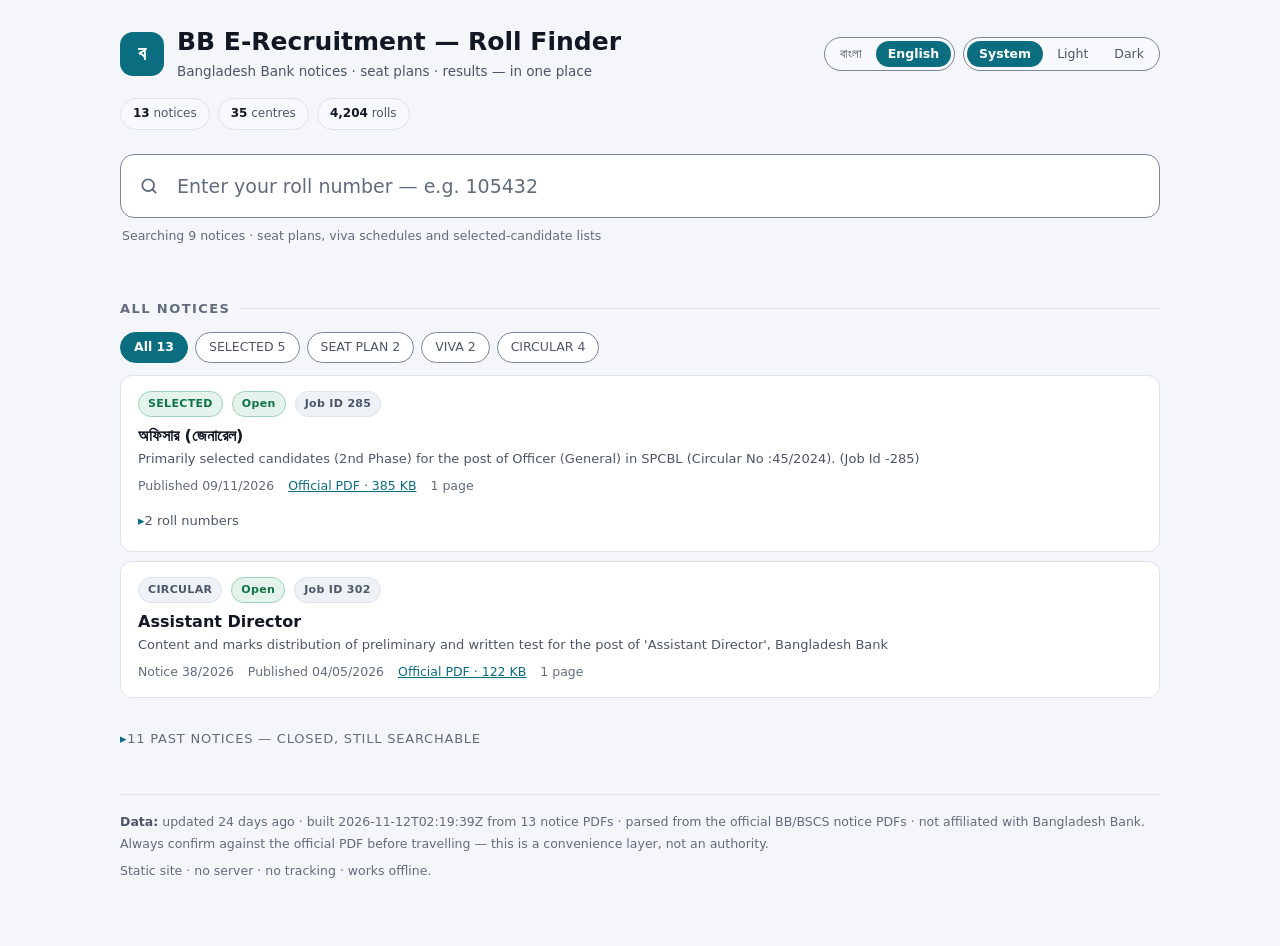
==== index.html @ f484fc1b "notices: auto-update" ====
<!DOCTYPE html>
<!--
  GENERATED FILE — DO NOT EDIT.
  Built by parser/build_site.py from:
    app.template.html   (markup and the early theme/language script)
    assets/css/*.css    (stylesheets, concatenated in CSS_FILES order)
    assets/js/**/*.js   (scripts, concatenated in JS_FILES order)
    data/notices.json   (notice data, inlined so the page works offline)
  Edit those sources and re-run the build; changes made here are lost.
-->
<html lang="en" data-lang="en">
<head>
<meta charset="utf-8">
<meta name="viewport" content="width=device-width, initial-scale=1">
<title>BB E-Recruitment — Roll Finder</title>
<meta name="description" content="Enter your roll number to find your Bangladesh Bank exam centre, seat range, date, time and map location. Seat plans, viva schedules and selected-candidate lists in one place.">
<meta name="theme-color" content="#ffffff" media="(prefers-color-scheme: light)">
<meta name="theme-color" content="#0f131a" media="(prefers-color-scheme: dark)">
<link rel="manifest" href="manifest.webmanifest">
<link rel="icon" href="favicon-32.png" sizes="32x32">
<link rel="apple-touch-icon" href="apple-touch-icon.png">
<meta name="apple-mobile-web-app-capable" content="yes">
<meta name="apple-mobile-web-app-status-bar-style" content="black-translucent">
<meta property="og:title" content="BB E-Recruitment — Roll Finder">
<meta property="og:description" content="Find your exam centre, seat, time and map by roll number.">
<meta property="og:type" content="website">

<!-- Runs before any CSS so the stored theme is applied on the very first paint.
     Without this the page renders light, then flips to dark a frame later. -->
<script>
(function(){
  try{
    var t = localStorage.getItem("bb-theme");
    if (t === "light" || t === "dark") document.documentElement.setAttribute("data-theme", t);
    var l = localStorage.getItem("bb-lang");
    if (l === "en" || l === "bn"){
      document.documentElement.setAttribute("data-lang", l);
      document.documentElement.lang = l;
    }
  }catch(e){}

  /* Font preloads are injected rather than written as static <link> tags.
     A font preload must carry crossorigin (fonts are always fetched in CORS
     mode), but over file:// the origin is null, so the browser rejects the
     request and logs a CORS error for every preloaded font before falling
     back to the @font-face rule. The page still worked; the console was just
     full of errors that looked like real breakage. Injecting them only for
     http(s) keeps the head start online and leaves file:// silent. */
  try{
    if (location.protocol === "http:" || location.protocol === "https:"){
      ["fonts/hind-siliguri-bengali-400.woff2",
       "fonts/hind-siliguri-latin-400.woff2"].forEach(function(href){
        var el = document.createElement("link");
        el.rel = "preload"; el.as = "font"; el.type = "font/woff2";
        el.href = href; el.crossOrigin = "anonymous";
        document.head.appendChild(el);
      });
    }
  }catch(e){}
})();
</script>

<style>
/* ===== tokens.css ===== */
/* ---------------------------------------------------------------- fonts
   Hind Siliguri, self-hosted. Two files per weight split by script, so the
   Latin text does not drag the 71 KB Bengali file around and vice versa.
   font-display:swap means the system stack below paints immediately and
   the webfont swaps in when it arrives — nobody waits on a blank screen. */
@font-face{
  font-family:"Hind Siliguri";font-style:normal;font-weight:400;font-display:swap;
  src:url("fonts/hind-siliguri-bengali-400.woff2") format("woff2");
  unicode-range:U+0951-0952,U+0964-0965,U+0980-09FE,U+1CD0,U+1CD2,U+1CD5-1CD6,U+1CD8,
    U+1CE1,U+1CEA,U+1CED,U+1CF2,U+1CF5-1CF7,U+200C-200D,U+20B9,U+25CC,U+A8F1;
}
@font-face{
  font-family:"Hind Siliguri";font-style:normal;font-weight:600;font-display:swap;
  src:url("fonts/hind-siliguri-bengali-600.woff2") format("woff2");
  unicode-range:U+0951-0952,U+0964-0965,U+0980-09FE,U+1CD0,U+1CD2,U+1CD5-1CD6,U+1CD8,
    U+1CE1,U+1CEA,U+1CED,U+1CF2,U+1CF5-1CF7,U+200C-200D,U+20B9,U+25CC,U+A8F1;
}
@font-face{
  font-family:"Hind Siliguri";font-style:normal;font-weight:400;font-display:swap;
  src:url("fonts/hind-siliguri-latin-400.woff2") format("woff2");
  unicode-range:U+0000-00FF,U+0131,U+0152-0153,U+02BB-02BC,U+02C6,U+02DA,U+02DC,
    U+0304,U+0308,U+0329,U+2000-206F,U+2074,U+20AC,U+2122,U+2191,U+2193,U+2212,
    U+2215,U+FEFF,U+FFFD;
}
@font-face{
  font-family:"Hind Siliguri";font-style:normal;font-weight:600;font-display:swap;
  src:url("fonts/hind-siliguri-latin-600.woff2") format("woff2");
  unicode-range:U+0000-00FF,U+0131,U+0152-0153,U+02BB-02BC,U+02C6,U+02DA,U+02DC,
    U+0304,U+0308,U+0329,U+2000-206F,U+2074,U+20AC,U+2122,U+2191,U+2193,U+2212,
    U+2215,U+FEFF,U+FFFD;
}

/* --------------------------------------------------------------- tokens
   Semantic names, never raw hex in a component rule. Every text/surface
   pair below was checked with the WCAG relative-luminance formula against
   the LIGHTEST surface it can sit on, in both themes. */
:root{
  color-scheme: light dark;

  --surface-0:#f4f6f9;  --surface-1:#ffffff;  --surface-2:#f7f9fc;  --surface-3:#eef1f6;
  --text-primary:#121823; --text-secondary:#4c5668; --text-muted:#626c7d;
  --border:#dde3ec; --border-strong:#bac4d3; --border-control:#7a8697;
  --accent:#0b6e80; --accent-ink:#ffffff; --accent-soft:#e2f2f5; --accent-line:#9ccdd7;
  --ok:#0f7445;   --ok-soft:#e4f4ec;   --ok-line:#9ed3b8;
  --warn:#8a5300; --warn-soft:#fcf1dd; --warn-line:#e3c184;
  --bad:#b32025;  --bad-soft:#fdeaea;  --bad-line:#eeb0b0;
  --shadow:0 1px 2px rgba(16,24,40,.06), 0 8px 24px rgba(16,24,40,.06);
  --glow:none;
  --r:14px;
  --font:"Hind Siliguri", system-ui, -apple-system, "Segoe UI", Roboto,
         "Noto Sans Bengali", "Nirmala UI", "Kohinoor Bangla",
         "Bangla Sangam MN", "Lohit Bengali", sans-serif;
}

/* OS preference wins only while the visitor has not chosen for themselves */
@media (prefers-color-scheme: dark){
  :root:not([data-theme="light"]){
    --surface-0:#0f131a; --surface-1:#161b24; --surface-2:#1d232e; --surface-3:#262d3a;
    --text-primary:#e9edf4; --text-secondary:#aab5c7; --text-muted:#8d99ab;
    --border:#2a3240; --border-strong:#3d4759; --border-control:#66738c;
    --accent:#5ecfe4; --accent-ink:#04212a; --accent-soft:#132b35; --accent-line:#2b5d6b;
    --ok:#5fd49a;   --ok-soft:#10291f;   --ok-line:#2c5c45;
    --warn:#eab543; --warn-soft:#2a2113; --warn-line:#5d4a20;
    --bad:#f2918a;  --bad-soft:#2d1719;  --bad-line:#633033;
    --shadow:0 1px 2px rgba(0,0,0,.3), 0 10px 28px rgba(0,0,0,.28);
    --glow:radial-gradient(1100px 520px at 12% -12%, rgba(94,207,228,.07), transparent 60%);
  }
}
/* explicit choice always wins */
:root[data-theme="dark"]{
  --surface-0:#0f131a; --surface-1:#161b24; --surface-2:#1d232e; --surface-3:#262d3a;
  --text-primary:#e9edf4; --text-secondary:#aab5c7; --text-muted:#8d99ab;
  --border:#2a3240; --border-strong:#3d4759; --border-control:#66738c;
  --accent:#5ecfe4; --accent-ink:#04212a; --accent-soft:#132b35; --accent-line:#2b5d6b;
  --ok:#5fd49a;   --ok-soft:#10291f;   --ok-line:#2c5c45;
  --warn:#eab543; --warn-soft:#2a2113; --warn-line:#5d4a20;
  --bad:#f2918a;  --bad-soft:#2d1719;  --bad-line:#633033;
  --shadow:0 1px 2px rgba(0,0,0,.3), 0 10px 28px rgba(0,0,0,.28);
  --glow:radial-gradient(1100px 520px at 12% -12%, rgba(94,207,228,.07), transparent 60%);
}
:root[data-theme="dark"]{ color-scheme: dark }
:root[data-theme="light"]{ color-scheme: light }

/* ===== base.css ===== */
/* ----------------------------------------------------------------- base */
*{box-sizing:border-box}
html{-webkit-text-size-adjust:100%}
body{
  margin:0;padding:0 16px 64px;
  background:var(--glow), var(--surface-0);
  background-attachment:fixed;
  color:var(--text-primary);min-height:100vh;
  /* 1.65 rather than 1.55: Bengali stacks vowel signs above and below the
     matra, and 1.55 clips them at small sizes. */
  font:16px/1.65 var(--font);
  -webkit-font-smoothing:antialiased;
  overflow-wrap:break-word;
}
/* Bengali breaks if letters are squeezed — never negative-track this text */
:lang(bn), [data-lang="bn"] body{letter-spacing:0}
.wrap{max-width:1040px;margin:0 auto}
a{color:var(--accent)}
:focus-visible{outline:3px solid var(--accent);outline-offset:2px;border-radius:6px}

/* Available to assistive technology, not painted. Used for the search
   field's label and for the screen-reader status line, both of which would
   be redundant on screen but are required off it.
   clip-path rather than display:none or visibility:hidden — those remove the
   element from the accessibility tree, which defeats the point. */
.sr-only{
  position:absolute;width:1px;height:1px;margin:-1px;padding:0;
  overflow:hidden;clip-path:inset(50%);white-space:nowrap;border:0;
}

/* <form> and <section> are used as landmarks here; neither may introduce
   spacing the <div>s they replaced did not have. */
form,section{margin:0}
@media (prefers-reduced-motion: reduce){
  *,*::before,*::after{animation-duration:.01ms !important;transition-duration:.01ms !important}
}

/* ===== layout.css ===== */
/* --------------------------------------------------------------- header */
header{padding:26px 0 6px}
.topbar{display:flex;align-items:center;gap:12px;flex-wrap:wrap;margin-bottom:16px}
.brand{display:flex;align-items:center;gap:13px;min-width:0}
.logo{width:44px;height:44px;border-radius:13px;flex:0 0 auto;display:grid;place-items:center;
  background:var(--accent);color:var(--accent-ink);font-weight:600;font-size:20px}
h1{margin:0;font-size:clamp(18px,3vw,25px);font-weight:600;line-height:1.3}
.sub{color:var(--text-secondary);font-size:13.5px;margin-top:1px}
.controls{margin-left:auto;display:flex;gap:8px;align-items:center;flex-wrap:wrap}
.seg{display:inline-flex;background:var(--surface-2);border:1px solid var(--border-control);
  border-radius:999px;padding:3px;gap:2px}
.seg button{border:0;background:transparent;color:var(--text-secondary);cursor:pointer;
  font:inherit;font-size:12.5px;padding:5px 12px;border-radius:999px;line-height:1.3}
.seg button[aria-pressed="true"]{background:var(--accent);color:var(--accent-ink);font-weight:600}
.seg button:hover:not([aria-pressed="true"]){color:var(--text-primary)}
.stats{display:flex;gap:8px;flex-wrap:wrap;margin-top:4px}
.stat{background:var(--surface-2);border:1px solid var(--border);border-radius:999px;
  padding:5px 12px;font-size:12px;color:var(--text-secondary);white-space:nowrap}
.stat b{color:var(--text-primary);font-weight:600}

/* ===== components.css ===== */
/* --------------------------------------------------------------- search */
.search{position:relative;margin:18px 0 6px}
.search input{width:100%;padding:20px 20px 20px 56px;font-size:19px;border-radius:var(--r);
  background:var(--surface-1);border:1.5px solid var(--border-control);color:var(--text-primary);
  outline:none;transition:.18s;font-variant-numeric:tabular-nums;font-family:inherit}
.search input:focus{border-color:var(--accent);box-shadow:0 0 0 4px var(--accent-soft)}
.search input::placeholder{color:var(--text-muted)}
.search svg{position:absolute;left:19px;top:50%;transform:translateY(-50%);color:var(--text-muted)}
.hint{color:var(--text-muted);font-size:12.5px;margin:8px 2px 0}

/* -------------------------------------------------------- disambiguation
   The whole reason this exists: a roll number is only unique inside a job.
   When one number lands in more than one job we ask instead of guessing. */
.disambig{margin-top:16px;background:var(--warn-soft);border:1px solid var(--warn-line);
  border-radius:var(--r);padding:16px 18px}
.disambig p{margin:0 0 4px;font-weight:600;font-size:15px;color:var(--text-primary)}
.disambig .why{margin:0 0 12px;font-size:13px;color:var(--text-secondary);font-weight:400}
.jobpick{display:flex;gap:8px;flex-wrap:wrap}
.jobpick button{font:inherit;font-size:13.5px;text-align:left;cursor:pointer;padding:10px 14px;
  border-radius:10px;border:1.5px solid var(--border-control);background:var(--surface-1);
  color:var(--text-primary);line-height:1.4;transition:.15s}
.jobpick button:hover{border-color:var(--accent)}
.jobpick button[aria-pressed="true"]{border-color:var(--accent);background:var(--accent-soft)}
.jobpick b{display:block;font-weight:600;font-variant-numeric:tabular-nums}
.jobpick span{color:var(--text-secondary);font-size:12.5px}

/* ---------------------------------------------------------------- cards */
#result{margin-top:16px;display:grid;gap:14px}
.card{background:var(--surface-1);border:1px solid var(--border);border-radius:var(--r);
  padding:20px;box-shadow:var(--shadow);animation:pop .2s ease-out}
@keyframes pop{from{opacity:0;transform:translateY(6px)}to{opacity:1;transform:none}}
.card.bad{border-color:var(--bad-line);background:var(--bad-soft)}
.card.preferred{border-color:var(--accent);border-width:1.5px}

/* identity block — the primary heading of every card */
.ident{display:flex;align-items:flex-start;gap:12px;flex-wrap:wrap;margin-bottom:14px}
.jobtag{flex:0 0 auto;background:var(--accent-soft);border:1px solid var(--accent-line);
  border-radius:11px;padding:7px 13px;line-height:1.25}
/* "Job ID" is a fixed identifier and must read exactly as written — no
   uppercase transform, in either language. Slightly larger than the other
   eyebrow labels to stay prominent without the capitals. */
.jobtag .k{font-size:10.5px;letter-spacing:.04em;text-transform:none;color:var(--text-secondary);
  font-weight:600;display:block}
.jobtag .v{font-size:17px;font-weight:600;color:var(--accent);font-variant-numeric:tabular-nums;
  white-space:nowrap}
.identtext{min-width:0;flex:1 1 220px}
.post{font-size:clamp(17px,2.5vw,21px);font-weight:600;line-height:1.35;margin:0}
.identmeta{color:var(--text-muted);font-size:12.5px;margin-top:3px;
  display:flex;gap:10px;flex-wrap:wrap}
.yours{background:var(--accent);color:var(--accent-ink);font-size:10.5px;font-weight:600;
  padding:2px 8px;border-radius:999px;letter-spacing:.04em;align-self:center}

.kicker{display:flex;gap:7px;align-items:center;flex-wrap:wrap;margin-bottom:12px}
.badge{font-size:11px;font-weight:600;padding:3px 9px;border-radius:999px;letter-spacing:.03em;
  border:1px solid}
.b-seat{background:var(--accent-soft);color:var(--accent);border-color:var(--accent-line)}
.b-viva{background:var(--accent-soft);color:var(--accent);border-color:var(--accent-line)}
.b-selected{background:var(--ok-soft);color:var(--ok);border-color:var(--ok-line)}
.b-result{background:var(--warn-soft);color:var(--warn);border-color:var(--warn-line)}
.b-circular{background:var(--surface-3);color:var(--text-secondary);border-color:var(--border)}
.b-scanned{background:var(--warn-soft);color:var(--warn);border-color:var(--warn-line)}
.badge.sm{background:var(--surface-3);color:var(--text-secondary);border-color:var(--border)}
.s-today{background:var(--bad-soft);color:var(--bad);border-color:var(--bad-line)}
.s-soon{background:var(--warn-soft);color:var(--warn);border-color:var(--warn-line)}
.s-up{background:var(--ok-soft);color:var(--ok);border-color:var(--ok-line)}
.s-past{background:var(--surface-3);color:var(--text-muted);border-color:var(--border)}

/* -------------------------------------------------------- outcome panel
   GOV.UK confirmation-page pattern: the outcome and the reference number
   carried in one high-contrast block. Deliberately contains no links or
   buttons — interactive elements inside a filled panel fail contrast. */
.panel{border-radius:12px;padding:20px 22px;margin:0 0 16px;border:1px solid;text-align:center}
.panel.ok{background:var(--ok-soft);border-color:var(--ok-line)}
.panel.info{background:var(--accent-soft);border-color:var(--accent-line)}
.panel.neutral{background:var(--surface-2);border-color:var(--border)}
.panel .eyebrow{font-size:11.5px;letter-spacing:.1em;text-transform:uppercase;font-weight:600;
  color:var(--text-secondary)}
.panel .big{font-size:clamp(19px,3.4vw,27px);font-weight:600;line-height:1.35;margin:7px 0 0}
.panel .refline{margin-top:12px;padding-top:12px;border-top:1px solid;border-color:inherit;
  font-size:13px;color:var(--text-secondary)}
.panel .refline b{display:block;font-size:22px;color:var(--text-primary);font-weight:600;
  font-variant-numeric:tabular-nums;letter-spacing:.04em}

.next{margin:18px 0 0}
.next h4{margin:0 0 8px;font-size:15px;font-weight:600}
.next ol,.next ul{margin:0;padding-left:20px;color:var(--text-secondary);font-size:14px}
.next li{margin-bottom:5px}
.next p{margin:0;color:var(--text-secondary);font-size:14px}

.cd{margin:0 0 14px;padding:12px 14px;border-radius:11px;line-height:1.5;border:1px solid}
.cd b{display:block;font-size:17px;margin-bottom:2px;font-weight:600}
.cd span{font-size:13px}
.cd-today{background:var(--bad-soft);border-color:var(--bad-line);color:var(--text-primary)}
.cd-soon{background:var(--warn-soft);border-color:var(--warn-line);color:var(--text-primary)}
.cd-past{background:var(--surface-2);border-color:var(--border);color:var(--text-secondary)}

.prov{margin-top:12px;padding:10px 13px;border-radius:9px;font-size:12.5px;line-height:1.6;
  background:var(--surface-2);border:1px solid var(--border);color:var(--text-secondary)}
.prov b{color:var(--text-primary);font-weight:600}
.scanwarn{margin-top:10px;padding:10px 12px;border-radius:9px;font-size:12.5px;line-height:1.55;
  background:var(--warn-soft);border:1px solid var(--warn-line);color:var(--text-primary)}

.meta{color:var(--text-secondary);font-size:14px;margin-bottom:14px}
.meta b{color:var(--text-primary);font-weight:600}
.grid{display:grid;grid-template-columns:repeat(auto-fit,minmax(148px,1fr));gap:11px}
.cell{background:var(--surface-2);border:1px solid var(--border);border-radius:11px;padding:11px 13px}
.k{font-size:10.5px;letter-spacing:.10em;text-transform:uppercase;color:var(--text-muted);
  margin-bottom:4px;font-weight:600}
.v{font-size:15.5px;font-weight:600;font-variant-numeric:tabular-nums}
.v.acc{color:var(--accent)} .v.warn{color:var(--warn)}
.actions{display:flex;gap:9px;flex-wrap:wrap;margin-top:16px}
.btn{display:inline-flex;align-items:center;gap:7px;text-decoration:none;padding:10px 16px;
  border-radius:10px;font-size:13.5px;font-weight:600;border:1px solid var(--border-control);
  color:var(--text-primary);background:var(--surface-1);cursor:pointer;transition:.16s;
  font-family:inherit;line-height:1.3}
.btn:hover{background:var(--surface-3);border-color:var(--accent)}
.btn.primary{background:var(--accent);color:var(--accent-ink);border-color:var(--accent)}
.btn.primary:hover{filter:brightness(1.08);color:var(--accent-ink)}
.mapbox{margin-top:12px;border-radius:11px;overflow:hidden;border:1px solid var(--border);display:none}
.mapbox iframe{width:100%;height:300px;border:0;display:block}
:root[data-theme="dark"] .mapbox iframe{filter:invert(.9) hue-rotate(180deg) saturate(.75)}
@media (prefers-color-scheme: dark){
  :root:not([data-theme="light"]) .mapbox iframe{filter:invert(.9) hue-rotate(180deg) saturate(.75)}
}

/* ------------------------------------------------------------ roll grid
   The old build joined every roll into one comma-separated string inside a
   table cell. Table cells do not wrap unbroken content, so a 1,037-roll
   notice stretched the cell until the whole PAGE scrolled sideways.
   A wrapping grid cannot do that: minmax(min(100%,…)) clamps each column to
   the container, and any leftover overflow is trapped inside this box. */
.rollwrap{margin-top:10px}
.rolltools{display:flex;gap:8px;flex-wrap:wrap;align-items:center;margin-bottom:9px}
.rolltools input{flex:1 1 170px;min-width:0;padding:8px 12px;font-size:13.5px;font-family:inherit;
  border-radius:9px;border:1.5px solid var(--border-control);background:var(--surface-1);
  color:var(--text-primary);outline:none;font-variant-numeric:tabular-nums}
.rolltools input:focus{border-color:var(--accent)}
.rolltools .btn{padding:8px 13px;font-size:12.5px}
.rollcount{font-size:12.5px;color:var(--text-muted);margin-left:auto;font-variant-numeric:tabular-nums}
.rollgrid{display:grid;gap:6px;padding:10px;border-radius:10px;
  grid-template-columns:repeat(auto-fill,minmax(min(100%,5.6rem),1fr));
  background:var(--surface-2);border:1px solid var(--border);
  max-height:min(50vh,400px);overflow:auto;overscroll-behavior:contain}
.rollchip{font-variant-numeric:tabular-nums;text-align:center;padding:5px 3px;border-radius:7px;
  background:var(--surface-1);border:1px solid var(--border);font-size:13px;
  color:var(--text-secondary);white-space:nowrap}
.rollchip.hit{background:var(--accent);border-color:var(--accent);color:var(--accent-ink);font-weight:600}
.rollempty{padding:14px;text-align:center;color:var(--text-muted);font-size:13px}
.grouphead{font-size:13.5px;font-weight:600;margin:14px 0 7px}
.grouphead:first-child{margin-top:4px}

/* -------------------------------------------------------- notices list */
h2{font-size:13px;letter-spacing:.11em;text-transform:uppercase;color:var(--text-muted);
  margin:36px 0 12px;font-weight:600;display:flex;align-items:center;gap:10px}
h2 .line{flex:1;height:1px;background:var(--border)}
.filters{display:flex;gap:7px;flex-wrap:wrap;margin-bottom:12px}
.chip{font-size:12.5px;padding:6px 13px;border-radius:999px;border:1px solid var(--border-control);
  background:var(--surface-1);color:var(--text-secondary);cursor:pointer;transition:.15s;
  font-family:inherit;line-height:1.35}
.chip:hover{color:var(--text-primary)}
.chip.on{background:var(--accent);color:var(--accent-ink);border-color:var(--accent);font-weight:600}
.ncard{background:var(--surface-1);border:1px solid var(--border);border-radius:12px;
  padding:15px 17px;margin-bottom:9px;transition:.15s}
.ncard:hover{border-color:var(--border-strong)}
.nhead{display:flex;gap:9px;align-items:center;flex-wrap:wrap;margin-bottom:8px}
.npost{font-weight:600;font-size:16px;line-height:1.4;margin:0}
.ntitle{color:var(--text-secondary);font-size:13px;line-height:1.5;margin:2px 0 0}
.nmeta{color:var(--text-muted);font-size:12.5px;margin-top:7px;display:flex;gap:14px;flex-wrap:wrap}
.nmeta a{color:var(--accent)}
.ncard.past{opacity:.62}
details{margin-top:10px}
summary{cursor:pointer;color:var(--text-secondary);font-size:13px;list-style:none;user-select:none;
  padding:4px 0}
summary::-webkit-details-marker{display:none}
summary:before{content:"\25B8 ";color:var(--accent)}
details[open] > summary:before{content:"\25BE "}
summary:hover{color:var(--text-primary)}
.arch{margin-top:26px}
.arch > summary{color:var(--text-muted);font-size:13px;letter-spacing:.06em;text-transform:uppercase}

table{width:100%;border-collapse:collapse;font-size:13.5px;margin-top:10px}
th,td{text-align:left;padding:8px 9px;border-bottom:1px solid var(--border);vertical-align:top}
th{font-size:10.5px;letter-spacing:.08em;text-transform:uppercase;color:var(--text-muted);font-weight:600}
td.num{font-variant-numeric:tabular-nums;color:var(--text-secondary);white-space:nowrap}
.tscroll{overflow-x:auto;overscroll-behavior-x:contain}

footer{margin-top:40px;padding-top:16px;border-top:1px solid var(--border);color:var(--text-muted);
  font-size:12.5px;line-height:1.75}
footer b{color:var(--text-secondary);font-weight:600}
code{background:var(--surface-3);padding:1px 6px;border-radius:5px;font-size:12px}

/* ===== responsive.css ===== */
@media(max-width:620px){
  .search input{padding:17px 16px 17px 47px;font-size:17px}
  .search svg{left:15px}
  .controls{margin-left:0;width:100%}
  .stats{display:none}
  th,td{padding:7px 6px}
  .card{padding:17px 15px}
  .panel{padding:17px 15px}
  .rollgrid{grid-template-columns:repeat(auto-fill,minmax(min(100%,4.9rem),1fr))}
}

/* ===== print.css ===== */
@media print{
  body{background:#fff;color:#000;padding:0}
  .controls,.filters,.search,.hint,.actions,.mapbox,.rolltools,#notices,h2,.disambig{display:none !important}
  .card,.panel{break-inside:avoid;box-shadow:none;border:1px solid #999}
  .rollgrid{max-height:none;overflow:visible}
}

</style>
</head>
<body>
<div class="wrap">

  <header>
    <div class="topbar">
      <div class="brand">
        <div class="logo" aria-hidden="true">ব</div>
        <div>
          <h1 id="t-brand">BB E-Recruitment — Roll Finder</h1>
          <div class="sub" id="t-tagline"></div>
        </div>
      </div>
      <div class="controls">
        <div class="seg" id="langseg" role="group" aria-label="Language"></div>
        <div class="seg" id="themeseg" role="group" aria-label="Theme"></div>
      </div>
    </div>
    <div class="stats" id="stats"></div>
  </header>

  <main id="main">
    <!-- A real <form> so the search is a landmark and mobile keyboards offer
         a submit key. There is nothing to submit — results render as you type
         — so app.js cancels the submit event; without that, Enter would
         reload the page and lose the query. -->
    <form class="search" role="search" id="searchform">
      <svg width="20" height="20" viewBox="0 0 24 24" fill="none" stroke="currentColor" stroke-width="2.2" stroke-linecap="round" aria-hidden="true">
        <circle cx="11" cy="11" r="7"/><path d="m20 20-3.5-3.5"/>
      </svg>
      <label class="sr-only" for="roll" id="t-rolllabel"></label>
      <input id="roll" type="text" inputmode="numeric" autocomplete="off" spellcheck="false" aria-describedby="hint">
    </form>
    <div class="hint" id="hint"></div>

    <!-- The result area is NOT a live region. It can hold several full cards,
         and re-announcing all of them on every keystroke made the page
         unusable with a screen reader. #srstatus carries a one-line summary
         instead, and only when the outcome actually changes. -->
    <p id="srstatus" class="sr-only" role="status" aria-live="polite"></p>
    <div id="disambig"></div>
    <div id="result"></div>

    <section aria-labelledby="t-allnotices">
      <h2><span id="t-allnotices"></span> <span class="line"></span></h2>
      <div class="filters" id="filters" role="group" aria-label="Filter notices by type"></div>
      <div id="notices"></div>
    </section>
  </main>

  <footer>
    <div><b id="t-fdata"></b> <span id="gen"></span></div>
    <div id="t-fconfirm"></div>
    <div style="margin-top:6px" id="t-fstatic"></div>
  </footer>
</div>

<script>
/* ===== core/constants.js ===== */
const KIND = {
  seat:     { key:"seat",     cls:"b-seat",     en:"Centre & seat allocation",     labEn:"SEAT PLAN", labBn:"আসন বিন্যাস" },
  viva:     { key:"viva",     cls:"b-viva",     en:"Viva / interview schedule",    labEn:"VIVA",      labBn:"মৌখিক" },
  result:   { key:"result",   cls:"b-result",   en:"Written result",               labEn:"RESULT",    labBn:"ফলাফল" },
  selected: { key:"selected", cls:"b-selected", en:"Primarily selected list",      labEn:"SELECTED",  labBn:"নির্বাচিত" },
  circular: { key:"circular", cls:"b-circular", en:"Schedule / circular",          labEn:"CIRCULAR",  labBn:"বিজ্ঞপ্তি" },
  scanned:  { key:"scanned",  cls:"b-scanned",  en:"Scanned image — not searchable",labEn:"SCANNED",  labBn:"স্ক্যান" }
};
/* ------------------------------------------------------------- identity
   A roll number is only unique inside a job, so the job is what every card
   leads with. The post name is what the candidate actually remembers
   applying for, so it is the headline and the job ID is the hard key. */
const POST_RE = /\bposts?\s+of\s*["'\u201c\u2018]?\s*(.+?)\s*["'\u201d\u2019]?\s*(?:\s+(?:of|in)\s+(?:SPCBL|Bangladesh\s+Bank|\d+\s+Banks?)\b|\s*\((?:Job|Grade)|\s*,|\s*$)/i;

/* ===== core/dom.js ===== */
const $ = s => document.querySelector(s);
const esc = s => String(s ?? "").replace(/[&<>"]/g, c => ({"&":"&amp;","<":"&lt;",">":"&gt;",'"':"&quot;"}[c]));

/* esc() makes a value safe as *text*, but not as a URL: it leaves
   "javascript:..." intact, and escaping does nothing to stop a browser
   running it when the value lands in href. Every PDF link on this page
   interpolates a path that came out of data/notices.json, so the scheme is
   checked before the value is allowed to become a link.

   All 13 current notices use relative "notices/..." paths, so nothing is
   exploitable today — this closes the hole before a future notice, an
   override file or a hand-edited JSON opens it.

   Returns "" for anything rejected, which is what esc() already produced for
   a missing pdf, so the rendered markup is unchanged for existing data. */
const safeHref = u => {
  const s = String(u ?? "").trim();
  if (!s) return "";
  if (/[\u0000-\u001f\u007f]/.test(s)) return "";          // smuggled control chars
  const scheme = /^([a-z][a-z0-9+.\-]*):/i.exec(s);        // relative paths have none
  if (scheme && !/^https?$/i.test(scheme[1])) return "";   // javascript:, data:, vbscript:
  return esc(s);
};

/* ===== core/numbers.js ===== */
const BN = s => String(s).replace(/[0-9]/g, d => "০১২৩৪৫৬৭৮৯"[d]);

/* Bengali (and Arabic-Indic) numerals -> ASCII. The UI prints numbers in
   Bengali and the source PDFs do too, so a candidate copying their roll off
   this page or off the notice types ০-৯. Without this the \D strip below
   wipes the whole string and the search silently returns nothing. */
const AS = s => String(s)
  .replace(/[\u09E6-\u09EF]/g, d => d.charCodeAt(0) - 0x09E6)   // ০-৯
  .replace(/[\u0660-\u0669]/g, d => d.charCodeAt(0) - 0x0660)   // ٠-٩
  .replace(/[\uFF10-\uFF19]/g, d => d.charCodeAt(0) - 0xFF10);  // full-width

/* ===== core/dates.js ===== */
/* ---------------------------------------------------------------- dates */
const TODAY = (() => { const d = new Date(); d.setHours(0,0,0,0); return d; })();
const toISO = s => {
  const m = /^(\d{1,2})\/(\d{1,2})\/(\d{4})$/.exec(String(s ?? "").trim());
  return m ? `${m[3]}-${m[2].padStart(2,"0")}-${m[1].padStart(2,"0")}` : null;
};
function dayDiff(iso){
  if (!iso) return null;
  const [y,m,d] = iso.split("-").map(Number);
  const t = new Date(y, m-1, d); t.setHours(0,0,0,0);
  return Math.round((t - TODAY) / 86400000);
}
function statusOf(n){
  const e = dayDiff(n.examDateISO), c = dayDiff(n.closingISO);
  if (e === 0)                       return { k:"today", cls:"s-today", lbl:t("examToday") };
  if (e !== null && e > 0 && e <= 7) return { k:"soon",  cls:"s-soon",  lbl:t("daysLeft")(NUM(e)) };
  if (e !== null && e > 7)           return { k:"up",    cls:"s-up",    lbl:t("upcoming") };
  if (c !== null && c < 0)           return { k:"past",  cls:"s-past",  lbl:t("completed") };
  if (e !== null && e < 0)           return { k:"past",  cls:"s-past",  lbl:t("completed") };
  return { k:"open", cls:"s-up", lbl:t("ongoing") };
}
function countdown(iso, timeLabel, reportBy){
  const d = dayDiff(iso);
  if (d === null) return "";
  let head, cls;
  if (d === 0)               { head = t("cdToday");          cls = "cd-today"; }
  else if (d === 1)          { head = t("cdTomorrow");       cls = "cd-soon";  }
  else if (d > 1 && d <= 21) { head = t("cdDays")(NUM(d));   cls = "cd-soon";  }
  else if (d < 0)            { head = t("cdPast")(NUM(-d));  cls = "cd-past";  }
  else return "";
  const bits = [];
  if (timeLabel) bits.push(timeLabel);
  if (reportBy)  bits.push(t("beThereBy")(reportBy));
  return `<div class="cd ${cls}"><b>${esc(head)}</b><span>${esc(bits.join(" · "))}</span></div>`;
}
const dnum = s => NUM(String(s ?? ""));

/* ===== core/language.js ===== */
/* ------------------------------------------------------------- language */
/* English is the default for a first-time visitor. Bengali is used only when
   the visitor has explicitly chosen it before — an existing saved preference
   is never silently discarded. */
let LANG = (() => {
  try { const v = localStorage.getItem("bb-lang"); if (v === "en" || v === "bn") return v; } catch(e){}
  return "en";
})();
/* Digits follow the interface language — Bengali UI gets ০-৯, English gets 0-9 */
const NUM = v => LANG === "bn" ? BN(v) : String(v);

/* A Job ID is a system identifier that the candidate cross-references against
   the official portal, so it is never translated and never converted to
   Bengali digits — "Job ID 307" reads the same in both languages. Roll numbers
   deliberately do NOT use this; they follow the interface language, because
   candidates read them off Bengali notices. */
const JOB = v => String(v ?? "—");

/* Missing Bengali copy falls back to English rather than showing a raw key. */
const t = k => (STR[LANG] && STR[LANG][k]) ?? STR.en[k] ?? k;

const STR = {
en:{
  tagline:"Bangladesh Bank notices · seat plans · results — in one place",
  placeholder:"Enter your roll number — e.g. 105432",
  /* Label for the search field. Visually hidden — the placeholder already
     says this on screen — but a placeholder is not an accessible name. */
  rollLabel:"Roll number",
  /* Spoken summaries for #srstatus. Deliberately short: the result cards
     themselves are reachable by browsing, so the live region only needs to
     report that the outcome changed and how many matches there are. */
  srFound:(n,r) => `${n} result${n>1?"s":""} for roll ${r}`,
  srAmbig:(n,r,j) => `${n} result${n>1?"s":""} for roll ${r} across ${j} jobs — choose a job`,
  hintBase:n => `Searching ${n} notices · seat plans, viva schedules and selected-candidate lists`,
  hintScanned:n => ` · ${n} scanned notice${n>1?"s":""} cannot be searched`,
  statNotices:"notices", statCentres:"centres", statRolls:"rolls",
  allNotices:"All notices", all:"All",
  lang:"Language", theme:"Theme", system:"System", light:"Light", dark:"Dark",
  examToday:"Exam today", daysLeft:d => `${d} days left`, upcoming:"Upcoming",
  completed:"Completed", ongoing:"Open",
  cdToday:"Your exam is today", cdTomorrow:"Your exam is tomorrow",
  cdDays:d => `Your exam is in ${d} days`, cdPast:d => `This took place ${d} days ago`,
  beThereBy:r => `Be at the centre by ${r}`,
  examDate:"Exam date", time:"Time", beThere:"Be there by", yourRoll:"Your roll",
  date:"Date", reportingTime:"Reporting time", batch:"Batch", post:"Post",
  centre:"Centre", rolls:"Rolls", seats:"Seats", seatRange:"Seat range",
  job:"Job ID", notice:"Notice", published:"Published", exam:"Exam", pages:n => `${n} page${n>1?"s":""}`,
  openMaps:"Open in Google Maps", showMap:"Show map here", hideMap:"Hide map",
  officialPdf:"Official PDF", openPdf:"Open official PDF", checkPortal:"Check the official portal",
  whatNext:"What happens next",
  yourCentre:"Your centre",
  yoursBadge:"YOUR POST",
  disambigQ:(r,n) => `Roll ${r} appears in ${n} different notices.`,
  disambigWhy:"Roll numbers restart with every circular, so the same number can belong to two unrelated jobs. Pick the post you applied for — we will remember it.",
  showAll:"Show all",
  congratsOffer:"Congratulations — your offer letter has been issued",
  congratsPrimary:"Congratulations — you are on the primarily selected list",
  congratsGeneric:"Your roll is on this list",
  selectedRef:"Your roll number",
  nextOffer:["Your offer letter has been issued — collect it and read the joining terms carefully.","Meet the joining deadline stated in the notice.","Keep your original certificates ready for verification."],
  nextPrimary:["This is a primary selection. The next step is document verification or the following phase of the process.","Watch the portal for the verification date and the document checklist.","Keep your originals and one set of photocopies ready."],
  nextSeat:["Bring your admit card and a photo ID.","Reach the centre at least one hour early.","Mobile phones, calculators, smart watches and bags are normally not allowed.","Read the official PDF for the full instructions."],
  nextViva:["Bring all original certificates and one set of photocopies.","Report at the time shown above — latecomers are usually not admitted.","Read the official PDF for the document checklist."],
  notFoundTitle:r => `Roll ${r} is not in the notices indexed here`,
  notFoundBody:n => `We checked all ${n} searchable notices. This usually means your notice has not been added yet — new notices appear on the official portal first, then here.`,
  notFoundList:"Currently indexed:",
  tooShort:r => `Keep typing — ${r} is too short to match anything.`,
  nRolls:n => `${n} roll numbers`,
  nRollsIn:(r,p) => `${r} roll numbers across ${p} post${p>1?"s":""}`,
  nCentres:(c,a,b) => `${c} centres · rolls ${a}–${b}`,
  nSittings:(s,r) => `${s} sittings · ${r} rolls`,
  filterList:"Filter this list…", copyAll:"Copy all", copied:"Copied", noMatchInList:"No roll in this list matches that.",
  showing:(a,b) => `showing ${a} of ${b}`,
  pastNotices:n => `${n} past notice${n>1?"s":""} — closed, still searchable`,
  ocrProv:(tot) => `<b>Read automatically from a scanned notice.</b> This PDF is an image. The numbers were read by OCR and published only because the count matched the total printed on the notice${tot?` (${tot})`:""} and several independent reads agreed. Mistakes are still possible — `,
  manualProv:"<b>Typed by hand from a scanned notice.</b> This PDF is an image, so the numbers were transcribed manually and checked against the total the notice states. Always confirm on the ",
  confirmPdf:"confirm on the official PDF",
  scannedWarn:"<b>This notice is a scanned image.</b> Its roll numbers cannot be read automatically, so searching will not find them here. ",
  openPdfCheck:"Open the official PDF and check it by eye.",
  fData:"Data:", fDataRest:"· parsed from the official BB/BSCS notice PDFs · not affiliated with Bangladesh Bank.",
  fConfirm:"Always confirm against the official PDF before travelling — this is a convenience layer, not an authority.",
  fStatic:"Static site · no server · no tracking · works offline.",
  updToday:"updated today", updYesterday:"updated yesterday",
  updDays:d => `updated ${d} days ago`, upd:"updated",
  builtFrom:(d,n) => `· built ${d} from ${n} notice PDFs`,
  multiPost:"Multiple posts in one notice"
},
bn:{
  tagline:"বাংলাদেশ ব্যাংক নোটিশ · আসন বিন্যাস · ফলাফল — এক জায়গায়",
  placeholder:"আপনার রোল নম্বর লিখুন — যেমন ১০৫৪৩২",
  rollLabel:"রোল নম্বর",
  srFound:(n,r) => `রোল ${r} এর জন্য ${n}টি ফলাফল`,
  srAmbig:(n,r,j) => `রোল ${r} এর জন্য ${n}টি ফলাফল, ${j}টি জবে — একটি জব বেছে নিন`,
  hintBase:n => `${n}টি নোটিশে খোঁজা হচ্ছে · আসন বিন্যাস, মৌখিক পরীক্ষার সময়সূচি ও নির্বাচিত প্রার্থীর তালিকা`,
  hintScanned:n => ` · ${n}টি স্ক্যান করা নোটিশ খোঁজা যায় না`,
  statNotices:"নোটিশ", statCentres:"কেন্দ্র", statRolls:"রোল",
  allNotices:"সব নোটিশ", all:"সব",
  lang:"ভাষা", theme:"থিম", system:"সিস্টেম", light:"দিন", dark:"রাত",
  examToday:"আজ পরীক্ষা", daysLeft:d => `${d} দিন বাকি`, upcoming:"আসন্ন",
  completed:"সম্পন্ন", ongoing:"চলমান",
  cdToday:"আপনার পরীক্ষা আজ", cdTomorrow:"আপনার পরীক্ষা আগামীকাল",
  cdDays:d => `আপনার পরীক্ষা ${d} দিন পরে`, cdPast:d => `এটি ${d} দিন আগে হয়ে গেছে`,
  beThereBy:r => `কেন্দ্রে পৌঁছান ${r}-এর মধ্যে`,
  examDate:"পরীক্ষার তারিখ", time:"সময়", beThere:"পৌঁছাতে হবে", yourRoll:"আপনার রোল",
  date:"তারিখ", reportingTime:"রিপোর্টিং সময়", batch:"ব্যাচ", post:"পদ",
  centre:"কেন্দ্র", rolls:"রোল", seats:"আসন", seatRange:"আসন সীমা",
  /* no `job` key on purpose — "Job ID" is a fixed English label in every
     locale and falls through to the English dictionary. */
  notice:"বিজ্ঞপ্তি", published:"প্রকাশিত", exam:"পরীক্ষা", pages:n => `${n} পৃষ্ঠা`,
  openMaps:"গুগল ম্যাপসে খুলুন", showMap:"এখানে মানচিত্র দেখুন", hideMap:"মানচিত্র লুকান",
  officialPdf:"মূল পিডিএফ", openPdf:"মূল পিডিএফ খুলুন", checkPortal:"অফিসিয়াল পোর্টাল দেখুন",
  whatNext:"এরপর কী করবেন",
  yourCentre:"আপনার কেন্দ্র",
  yoursBadge:"আপনার পদ",
  disambigQ:(r,n) => `রোল ${r} ${n}টি আলাদা নোটিশে রয়েছে।`,
  disambigWhy:"প্রতিটি নতুন বিজ্ঞপ্তিতে রোল নম্বর আবার শুরু হয়, তাই একই নম্বর দুটি ভিন্ন পদের হতে পারে। আপনি যে পদে আবেদন করেছেন সেটি বেছে নিন — আমরা মনে রাখব।",
  showAll:"সব দেখান",
  congratsOffer:"অভিনন্দন! আপনার নিয়োগপত্র ইস্যু হয়েছে",
  congratsPrimary:"অভিনন্দন! আপনি প্রাথমিকভাবে নির্বাচিত হয়েছেন",
  congratsGeneric:"আপনার রোল এই তালিকায় রয়েছে",
  selectedRef:"আপনার রোল নম্বর",
  nextOffer:["আপনার নিয়োগপত্র ইস্যু হয়েছে — সংগ্রহ করে যোগদানের শর্তগুলো ভালোভাবে পড়ুন।","নোটিশে উল্লিখিত যোগদানের সময়সীমা মেনে চলুন।","যাচাইয়ের জন্য মূল সনদপত্রগুলো প্রস্তুত রাখুন।"],
  nextPrimary:["এটি প্রাথমিক নির্বাচন। পরবর্তী ধাপ কাগজপত্র যাচাই অথবা নিয়োগ প্রক্রিয়ার পরের পর্ব।","যাচাইয়ের তারিখ ও কাগজপত্রের তালিকার জন্য পোর্টালে নজর রাখুন।","মূল কাগজপত্র ও এক সেট ফটোকপি প্রস্তুত রাখুন।"],
  nextSeat:["প্রবেশপত্র ও ছবিযুক্ত পরিচয়পত্র সঙ্গে আনুন।","অন্তত এক ঘণ্টা আগে কেন্দ্রে পৌঁছান।","মোবাইল ফোন, ক্যালকুলেটর, স্মার্টওয়াচ ও ব্যাগ সাধারণত নিষিদ্ধ।","বিস্তারিত নির্দেশনার জন্য মূল পিডিএফ পড়ুন।"],
  nextViva:["সব মূল সনদপত্র ও এক সেট ফটোকপি সঙ্গে আনুন।","উপরে উল্লিখিত সময়ে উপস্থিত হন — দেরি করলে সাধারণত প্রবেশ করতে দেওয়া হয় না।","কাগজপত্রের তালিকার জন্য মূল পিডিএফ পড়ুন।"],
  notFoundTitle:r => `রোল ${r} এখানে সূচিভুক্ত নোটিশগুলোতে নেই`,
  notFoundBody:n => `আমরা ${n}টি খোঁজযোগ্য নোটিশ দেখেছি। সাধারণত এর অর্থ আপনার নোটিশটি এখনো যুক্ত হয়নি — নতুন নোটিশ আগে অফিসিয়াল পোর্টালে আসে, তারপর এখানে।`,
  notFoundList:"এখন যা সূচিভুক্ত:",
  tooShort:r => `আরও লিখুন — ${r} মেলানোর জন্য খুব ছোট।`,
  nRolls:n => `${n}টি রোল নম্বর`,
  nRollsIn:(r,p) => `${p}টি পদে মোট ${r}টি রোল নম্বর`,
  nCentres:(c,a,b) => `${c}টি কেন্দ্র · রোল ${a}–${b}`,
  nSittings:(s,r) => `${s}টি ব্যাচ · ${r}টি রোল`,
  filterList:"এই তালিকায় খুঁজুন…", copyAll:"সব কপি করুন", copied:"কপি হয়েছে", noMatchInList:"এই তালিকায় সেরকম কোনো রোল নেই।",
  showing:(a,b) => `${b}টির মধ্যে ${a}টি দেখানো হচ্ছে`,
  pastNotices:n => `${n}টি পুরোনো নোটিশ — শেষ হয়েছে, তবু খোঁজা যায়`,
  ocrProv:(tot) => `<b>স্ক্যান করা নোটিশ থেকে স্বয়ংক্রিয়ভাবে পড়া।</b> এই পিডিএফটি একটি ছবি। নম্বরগুলো ওসিআর দিয়ে পড়া হয়েছে এবং শুধু তখনই প্রকাশ করা হয়েছে যখন সংখ্যা নোটিশে ছাপা মোটের সঙ্গে মিলেছে${tot?` (${tot})`:""} এবং একাধিক স্বাধীন পাঠ একমত হয়েছে। তবুও ভুল হতে পারে — `,
  manualProv:"<b>স্ক্যান করা নোটিশ থেকে হাতে টাইপ করা।</b> এই পিডিএফটি একটি ছবি, তাই নম্বরগুলো হাতে লেখা হয়েছে এবং নোটিশে ছাপা মোটের সঙ্গে মিলিয়ে দেখা হয়েছে। সবসময় ",
  confirmPdf:"মূল পিডিএফে মিলিয়ে নিন",
  scannedWarn:"<b>এই নোটিশটি একটি স্ক্যান করা ছবি।</b> এর রোল নম্বর স্বয়ংক্রিয়ভাবে পড়া যায় না, তাই খুঁজলে এখানে পাওয়া যাবে না। ",
  openPdfCheck:"মূল পিডিএফ খুলে নিজে দেখে নিন।",
  fData:"তথ্য:", fDataRest:"· অফিসিয়াল বিবি/বিএসসিএস নোটিশ পিডিএফ থেকে সংগৃহীত · বাংলাদেশ ব্যাংকের সঙ্গে সম্পৃক্ত নয়।",
  fConfirm:"রওনা হওয়ার আগে সবসময় মূল পিডিএফে মিলিয়ে নিন — এটি একটি সহায়ক মাধ্যম, কর্তৃপক্ষ নয়।",
  fStatic:"স্ট্যাটিক সাইট · কোনো সার্ভার নেই · কোনো ট্র্যাকিং নেই · অফলাইনেও চলে।",
  updToday:"আজ হালনাগাদ", updYesterday:"গতকাল হালনাগাদ",
  updDays:d => `${d} দিন আগে হালনাগাদ`, upd:"হালনাগাদ",
  builtFrom:(d,n) => `· ${n}টি নোটিশ পিডিএফ থেকে ${d} তারিখে তৈরি`,
  multiPost:"এক নোটিশে একাধিক পদ"
}};

const kindLabel = k => LANG === "bn" ? (KIND[k]||KIND.circular).labBn : (KIND[k]||KIND.circular).labEn;

/* ===== data/notices.js ===== */
/* data is inlined at build time by parser/build_site.py so the page works
   from file://, from a phone with no signal, and inside sandboxed previews */
const DATA = {
 "generated": "2026-11-12T02:19:39Z",
 "source": "https://erecruitment.bb.org.bd/career/jobopportunity.php",
 "notices": [
  {
   "id": "20261111_bb_87_1794395117",
   "noticeNo": null,
   "kind": "selected",
   "jobId": "303",
   "category": "Written",
   "title": "Circular regarding Preliminary Test Result and Schedule of Written Exam for the post of \"Assistant Manager (G)\" of SPCBL (Job ID: 303)",
   "pdf": "notices/20261111_bb_87_1794395117.pdf",
   "pdfUrl": "https://erecruitment.bb.org.bd/career/20261111_bb_87_1794395117.pdf",
   "sizeKB": 600,
   "published": "11/11/2026",
   "closing": "20/11/2026",
   "examDate": null,
   "examWindow": null,
   "pages": 1,
   "seats": null,
   "venue": null,
   "venueMapQuery": null,
   "publishedISO": "2026-11-11",
   "closingISO": "2026-11-20",
   "examDateISO": null,
   "rolls": [
    200096,
    200243,
    200259,
    200288,
    200320,
    200352,
    200389,
    200474,
    200559,
    200597,
    200624,
    200628,
    200792,
    200810,
    200863,
    200870,
    200890,
    200983,
    201065,
    201092,
    201181,
    201184,
    201205,
    201224,
    201228,
    201302,
    201306,
    201440,
    201579,
    201641,
    201775,
    201825,
    201891,
    201937,
    201971,
    202071,
    202184,
    202264,
    202344,
    202421,
    202443,
    202455,
    202600,
    202609,
    202628,
    202630,
    202715,
    202747,
    202831,
    202840,
    202842,
    202872,
    203019,
    203046,
    203054,
    203058,
    203072,
    203145,
    203309,
    203717,
    203733,
    203909,
    204044,
    204181,
    204238,
    204389,
    204409,
    204541,
    204575,
    204648,
    204772,
    204906,
    204955,
    205037,
    205138,
    205228,
    205315,
    205348,
    205349,
    205467,
    205542,
    205617,
    205619,
    205643,
    205657,
    205718,
    205859,
    205865,
    205951,
    205959,
    206059,
    206295,
    206304,
    206311,
    206323,
    206340,
    206429,
    206445,
    206463,
    206647,
    206665,
    206818,
    207010,
    207049,
    207069,
    207086,
    207115,
    207368,
    207424,
    207689,
    207726,
    207801,
    207853,
    207928,
    208009,
    208019,
    208050,
    208079,
    208087,
    208233,
    208343,
    208480,
    208785,
    208796,
    208812,
    208828,
    208836,
    208849,
    208875,
    209018,
    209037,
    209140,
    209256,
    209267,
    209275,
    209360,
    209397,
    209419,
    209520,
    209528,
    209556,
    209621,
    209730,
    209769,
    209827,
    209868,
    209932,
    210048,
    210074,
    210077,
    210189,
    210209,
    210225,
    210394,
    210444,
    210921,
    210968,
    210981,
    211003,
    211042,
    211044,
    211207,
    211261,
    211375,
    211398,
    211432,
    211464,
    211519,
    211531,
    211535,
    211672,
    211841,
    211957,
    212035,
    212078,
    212137,
    212183,
    212212,
    212243,
    212263,
    212364,
    212480,
    212485,
    212624,
    212674,
    212818,
    212850,
    212940,
    212948,
    212991,
    213000,
    213030,
    213065,
    213071,
    213096,
    213101,
    213110,
    213118,
    213156,
    213166,
    213181,
    213215,
    213229,
    213241,
    213252,
    213385,
    213406,
    213506,
    213507,
    213525,
    213535,
    213576,
    213651,
    213656,
    213669,
    213671,
    213672,
    213675,
    213677,
    213801,
    213862,
    213880,
    213892,
    214041,
    214048,
    214290,
    214427,
    214445,
    214446,
    214507,
    214577,
    214686,
    214690,
    214727,
    214728,
    214900,
    214917,
    214924,
    214979,
    214991,
    215067,
    215068,
    215087,
    215219,
    215286,
    215504,
    215545,
    215602,
    215672,
    215716,
    215742,
    215875,
    215928,
    215933,
    215939,
    215964,
    215993,
    216012,
    216273,
    216312,
    216351,
    216386,
    216452,
    216523,
    216609,
    216630,
    216664,
    216781,
    216824,
    216825,
    216854,
    216939,
    216956,
    216959,
    217234,
    217289,
    217318,
    217353,
    217405,
    217439,
    217585,
    217647,
    217677,
    217705,
    217791,
    217804,
    217820,
    217860,
    218038,
    218125,
    218155,
    218323,
    218355,
    218377,
    218588,
    218750,
    218763,
    218781,
    218802,
    218836,
    218962,
    219063,
    219078,
    219105,
    219297,
    219398,
    219446,
    219468,
    219576,
    219613,
    219673,
    219697,
    219725,
    219870,
    219899,
    219956,
    220087,
    220108,
    220180,
    220246,
    220278,
    220335,
    220481,
    220525,
    220531,
    220627,
    220644,
    220763,
    220797,
    220862,
    220880,
    221006,
    221034,
    221077
   ],
   "groups": [
    {
     "post": "সহকারী ব্যবস্থাপক (জেনারেল)",
     "rolls": [
      200096,
      200243,
      200259,
      200288,
      200320,
      200352,
      200389,
      200474,
      200559,
      200597,
      200624,
      200628,
      200792,
      200810,
      200863,
      200870,
      200890,
      200983,
      201065,
      201092,
      201181,
      201184,
      201205,
      201224,
      201228,
      201302,
      201306,
      201440,
      201579,
      201641,
      201775,
      201825,
      201891,
      201937,
      201971,
      202071,
      202184,
      202264,
      202344,
      202421,
      202443,
      202455,
      202600,
      202609,
      202628,
      202630,
      202715,
      202747,
      202831,
      202840,
      202842,
      202872,
      203019,
      203046,
      203054,
      203058,
      203072,
      203145,
      203309,
      203717,
      203733,
      203909,
      204044,
      204181,
      204238,
      204389,
      204409,
      204541,
      204575,
      204648,
      204772,
      204906,
      204955,
      205037,
      205138,
      205228,
      205315,
      205348,
      205349,
      205467,
      205542,
      205617,
      205619,
      205643,
      205657,
      205718,
      205859,
      205865,
      205951,
      205959,
      206059,
      206295,
      206304,
      206311,
      206323,
      206340,
      206429,
      206445,
      206463,
      206647,
      206665,
      206818,
      207010,
      207049,
      207069,
      207086,
      207115,
      207368,
      207424,
      207689,
      207726,
      207801,
      207853,
      207928,
      208009,
      208019,
      208050,
      208079,
      208087,
      208233,
      208343,
      208480,
      208785,
      208796,
      208812,
      208828,
      208836,
      208849,
      208875,
      209018,
      209037,
      209140,
      209256,
      209267,
      209275,
      209360,
      209397,
      209419,
      209520,
      209528,
      209556,
      209621,
      209730,
      209769,
      209827,
      209868,
      209932,
      210048,
      210074,
      210077,
      210189,
      210209,
      210225,
      210394,
      210444,
      210921,
      210968,
      210981,
      211003,
      211042,
      211044,
      211207,
      211261,
      211375,
      211398,
      211432,
      211464,
      211519,
      211531,
      211535,
      211672,
      211841,
      211957,
      212035,
      212078,
      212137,
      212183,
      212212,
      212243,
      212263,
      212364,
      212480,
      212485,
      212624,
      212674,
      212818,
      212850,
      212940,
      212948,
      212991,
      213000,
      213030,
      213065,
      213071,
      213096,
      213101,
      213110,
      213118,
      213156,
      213166,
      213181,
      213215,
      213229,
      213241,
      213252,
      213385,
      213406,
      213506,
      213507,
      213525,
      213535,
      213576,
      213651,
      213656,
      213669,
      213671,
      213672,
      213675,
      213677,
      213801,
      213862,
      213880,
      213892,
      214041,
      214048,
      214290,
      214427,
      214445,
      214446,
      214507,
      214577,
      214686,
      214690,
      214727,
      214728,
      214900,
      214917,
      214924,
      214979,
      214991,
      215067,
      215068,
      215087,
      215219,
      215286,
      215504,
      215545,
      215602,
      215672,
      215716,
      215742,
      215875,
      215928,
      215933,
      215939,
      215964,
      215993,
      216012,
      216273,
      216312,
      216351,
      216386,
      216452,
      216523,
      216609,
      216630,
      216664,
      216781,
      216824,
      216825,
      216854,
      216939,
      216956,
      216959,
      217234,
      217289,
      217318,
      217353,
      217405,
      217439,
      217585,
      217647,
      217677,
      217705,
      217791,
      217804,
      217820,
      217860,
      218038,
      218125,
      218155,
      218323,
      218355,
      218377,
      218588,
      218750,
      218763,
      218781,
      218802,
      218836,
      218962,
      219063,
      219078,
      219105,
      219297,
      219398,
      219446,
      219468,
      219576,
      219613,
      219673,
      219697,
      219725,
      219870,
      219899,
      219956,
      220087,
      220108,
      220180,
      220246,
      220278,
      220335,
      220481,
      220525,
      220531,
      220627,
      220644,
      220763,
      220797,
      220862,
      220880,
      221006,
      221034,
      221077
     ]
    }
   ],
   "rollSource": "ocr",
   "verified": "2026-11-11",
   "ocrChecks": {
    "passes": 4,
    "agreeing": 332,
    "total": 334,
    "printedTotal": 334,
    "ascending": true,
    "lowConfidence": [
     "221034",
     "221077"
    ]
   },
   "headline": "You passed the preliminary test — written exam next",
   "note": "Written exam 20/11/2026, 3:00–5:00 PM at the Academic Building, Faculty of Business Studies, University of Dhaka. Admit card required; be there one hour early — the gate closes at 3:00 PM. No calculator, phone, smartwatch, bag or jewellery.",
   "headlineBn": "অভিনন্দন! আপনি প্রাথমিক পরীক্ষায় উত্তীর্ণ হয়েছেন — এরপর লিখিত পরীক্ষা",
   "noteBn": "লিখিত পরীক্ষা ২০/১১/২০২৬, বিকাল ৩:০০–৫:০০টা, ঢাকা বিশ্ববিদ্যালয় ব্যবসায় শিক্ষা অনুষদের একাডেমিক ভবনে। প্রবেশপত্র আবশ্যক; এক ঘণ্টা আগে পৌঁছান — ৩:০০টায় গেট বন্ধ হয়ে যাবে। ক্যালকুলেটর, মোবাইল, স্মার্টওয়াচ, ব্যাগ বা গয়না আনা যাবে না।",
   "rollCount": 334
  },
  {
   "id": "20261110_bb_86_1794286537",
   "noticeNo": "86/2026",
   "kind": "seat",
   "jobId": "307",
   "category": "MCQ",
   "title": "Circular regarding center and seat-plan of Preliminary Test for the post of Officer (General) of SPCBL (Job ID 307)",
   "pdf": "notices/20261110_bb_86_1794286537.pdf",
   "pdfUrl": "https://erecruitment.bb.org.bd/career/20261110_bb_86_1794286537.pdf",
   "sizeKB": 777,
   "published": "10/11/2026",
   "closing": "13/11/2026",
   "examDate": "13/11/2026",
   "examWindow": [
    "10:00 AM",
    "11:00 AM"
   ],
   "pages": 1,
   "seats": 16596,
   "venue": null,
   "venueMapQuery": null,
   "publishedISO": "2026-11-10",
   "closingISO": "2026-11-13",
   "examDateISO": "2026-11-13",
   "centres": [
    {
     "sl": 1,
     "name": "ড. মাহবুবুর রহমান মোল্লা কলেজ",
     "address": "মিরপুর, ঢাকা-১৩৬২",
     "nameRaw": "W. gvneyeyi ingvb †gvjøv K‡jR ggvvZZzqzqvvBBjj,, †Wgiv †ivW, hvÎvevox, XvKv-1362",
     "from": 100001,
     "to": 108000,
     "seats": 8000,
     "mapQuery": "Dr. Mahbubur Rahman Mollah College, Mirpur, Dhaka"
    },
    {
     "sl": 2,
     "name": "মিরপুর কলেজ",
     "address": "মিরপুর-২, ঢাকা-১২১৬",
     "nameRaw": "wgicyi K‡jR wwggiiccyiyi-2, XvKv-1216|",
     "from": 108001,
     "to": 111000,
     "seats": 3000,
     "mapQuery": "Mirpur College, Mirpur 2, Dhaka"
    },
    {
     "sl": 3,
     "name": "মিরপুর গার্লস আইডিয়াল কলেজ",
     "address": "মিরপুর-১০, পল্লবী, ঢাকা-১২১৬",
     "nameRaw": "wgicyi Mvj©m AvBwWqvj K‡jR wwggiiccyiyi-10, cjøex, XvKv-1216|",
     "from": 111001,
     "to": 113800,
     "seats": 2800,
     "mapQuery": "Mirpur Girls Ideal College, Mirpur 10, Dhaka"
    },
    {
     "sl": 4,
     "name": "ল্যাবরেটরি ইনস্টিটিউট (মিরপুর গার্লস আইডিয়াল কলেজ ভবন)",
     "address": "মিরপুর-১০, ঢাকা-১২১৬",
     "nameRaw": "wwggiiccyiyi-10, XvKv-1216|",
     "from": 113801,
     "to": 116596,
     "seats": 2796,
     "mapQuery": "Laboratory Institute, Mirpur 10, Dhaka"
    }
   ],
   "rollFrom": 100001,
   "rollTo": 116596,
   "rollCount": null
  },
  {
   "id": "20261109_bb_85_1794223946",
   "noticeNo": "85/2026",
   "kind": "viva",
   "jobId": "302",
   "category": "VIVA",
   "title": "Circular regarding Written Result and Schedule of Viva Voce for the post of \"Assistant Director\" of Bangladesh Bank (Job ID: 302)",
   "pdf": "notices/20261109_bb_85_1794223946.pdf",
   "pdfUrl": "https://erecruitment.bb.org.bd/career/20261109_bb_85_1794223946.pdf",
   "sizeKB": 467,
   "published": "09/11/2026",
   "closing": "28/11/2026",
   "examDate": "16/11/2026",
   "examWindow": [
    "10:00 AM",
    "1:30 PM"
   ],
   "pages": 2,
   "seats": null,
   "venue": "বাংলাদেশ ব্যাংক প্রধান কার্যালয়, মূল ভবন (৪র্থ তল), মতিঝিল, ঢাকা",
   "venueMapQuery": "Bangladesh Bank Head Office, Motijheel, Dhaka",
   "publishedISO": "2026-11-09",
   "closingISO": "2026-11-28",
   "examDateISO": "2026-11-16",
   "sittings": [
    {
     "sl": "01",
     "date": "16/11/2026",
     "time": "10:00 AM",
     "count": 56,
     "r": [
      500006,
      376,
      12,
      103,
      79,
      18,
      112,
      105,
      67,
      297,
      13,
      296,
      246,
      31,
      155,
      206,
      4,
      190,
      235,
      94,
      124,
      172,
      84,
      110,
      35,
      97,
      146,
      2,
      151,
      262,
      5,
      109,
      578,
      163,
      194,
      99,
      96,
      56,
      111,
      109,
      334,
      1088,
      33,
      164,
      261,
      157,
      84,
      842,
      347,
      498,
      62,
      219,
      61,
      292,
      125,
      226
     ]
    },
    {
     "sl": "02",
     "date": "17/11/2026",
     "time": "10:00 AM",
     "count": 56,
     "r": [
      510326,
      104,
      10,
      341,
      789,
      460,
      243,
      207,
      310,
      431,
      117,
      360,
      904,
      7,
      92,
      663,
      817,
      26,
      946,
      42,
      137,
      5,
      16,
      1951,
      243,
      346,
      62,
      570,
      20,
      51,
      105,
      483,
      470,
      544,
      122,
      56,
      92,
      158,
      97,
      16,
      114,
      210,
      57,
      38,
      66,
      553,
      248,
      18,
      37,
      14,
      269,
      246,
      422,
      1075,
      121,
      141
     ]
    },
    {
     "sl": "03",
     "date": "18/11/2026",
     "time": "10:00 AM",
     "count": 56,
     "r": [
      526561,
      157,
      352,
      9,
      60,
      171,
      795,
      161,
      326,
      118,
      87,
      24,
      11,
      19,
      61,
      75,
      41,
      527,
      53,
      348,
      126,
      166,
      104,
      592,
      131,
      84,
      576,
      157,
      171,
      96,
      9,
      24,
      9,
      169,
      324,
      339,
      60,
      8,
      423,
      250,
      110,
      151,
      95,
      81,
      265,
      8,
      303,
      114,
      311,
      85,
      243,
      50,
      907,
      94,
      322,
      254
     ]
    },
    {
     "sl": "04",
     "date": "19/11/2026",
     "time": "10:00 AM",
     "count": 56,
     "r": [
      537255,
      101,
      14,
      378,
      347,
      178,
      291,
      89,
      132,
      700,
      278,
      262,
      139,
      118,
      163,
      386,
      104,
      82,
      321,
      194,
      135,
      264,
      1025,
      1129,
      437,
      306,
      83,
      47,
      268,
      654,
      342,
      1418,
      108,
      182,
      321,
      305,
      360,
      69,
      14,
      90,
      209,
      567,
      172,
      17,
      4,
      23,
      20,
      127,
      22,
      460,
      319,
      137,
      147,
      137,
      127,
      71
     ]
    },
    {
     "sl": "05",
     "date": "22/11/2026",
     "time": "10:00 AM",
     "count": 56,
     "r": [
      551668,
      698,
      341,
      79,
      938,
      341,
      77,
      122,
      477,
      71,
      123,
      276,
      276,
      196,
      406,
      109,
      201,
      666,
      74,
      336,
      6,
      50,
      351,
      100,
      237,
      40,
      62,
      90,
      156,
      286,
      479,
      75,
      63,
      595,
      712,
      351,
      133,
      68,
      862,
      512,
      8,
      110,
      305,
      186,
      78,
      708,
      189,
      115,
      5,
      86,
      240,
      19,
      406,
      42,
      16,
      82
     ]
    },
    {
     "sl": "06",
     "date": "23/11/2026",
     "time": "10:00 AM",
     "count": 56,
     "r": [
      565319,
      636,
      85,
      1400,
      688,
      388,
      246,
      87,
      104,
      1543,
      14,
      143,
      190,
      154,
      232,
      540,
      86,
      455,
      107,
      86,
      59,
      100,
      24,
      118,
      96,
      12,
      85,
      71,
      257,
      71,
      361,
      173,
      209,
      141,
      4,
      88,
      176,
      32,
      180,
      308,
      158,
      47,
      60,
      109,
      172,
      39,
      360,
      98,
      10,
      3,
      236,
      1,
      419,
      17,
      1,
      14
     ]
    },
    {
     "sl": "07",
     "date": "24/11/2026",
     "time": "10:00 AM",
     "count": 56,
     "r": [
      576854,
      56,
      14,
      192,
      330,
      676,
      61,
      71,
      52,
      62,
      148,
      10,
      200,
      155,
      10,
      87,
      47,
      93,
      163,
      23,
      97,
      101,
      79,
      27,
      97,
      23,
      520,
      78,
      395,
      102,
      11,
      47,
      33,
      30,
      98,
      105,
      230,
      479,
      192,
      90,
      158,
      200,
      182,
      122,
      18,
      178,
      1,
      161,
      403,
      196,
      693,
      205,
      118,
      169,
      22,
      43
     ]
    },
    {
     "sl": "08",
     "date": "25/11/2026",
     "time": "10:00 AM",
     "count": 56,
     "r": [
      585053,
      77,
      164,
      410,
      22,
      707,
      367,
      295,
      132,
      128,
      90,
      418,
      62,
      351,
      93,
      203,
      9,
      367,
      270,
      71,
      253,
      376,
      69,
      38,
      45,
      345,
      84,
      2,
      119,
      150,
      202,
      501,
      154,
      330,
      32,
      85,
      57,
      201,
      278,
      263,
      57,
      676,
      260,
      612,
      427,
      153,
      77,
      12,
      7,
      157,
      343,
      146,
      728,
      297,
      26,
      466
     ]
    },
    {
     "sl": "09",
     "date": "26/11/2026",
     "time": "10:00 AM",
     "count": 56,
     "r": [
      597368,
      445,
      110,
      252,
      1,
      123,
      195,
      58,
      80,
      621,
      414,
      121,
      211,
      36,
      371,
      151,
      277,
      32,
      70,
      466,
      274,
      729,
      119,
      16,
      22,
      158,
      43,
      185,
      53,
      90,
      205,
      23,
      81,
      148,
      124,
      225,
      35,
      204,
      309,
      346,
      103,
      739,
      140,
      1046,
      450,
      53,
      548,
      283,
      427,
      79,
      236,
      903,
      6,
      63,
      130,
      173
     ]
    },
    {
     "sl": "10",
     "date": "28/11/2026",
     "time": "8:30 AM",
     "count": 60,
     "r": [
      610345,
      19,
      44,
      136,
      117,
      114,
      31,
      60,
      142,
      5,
      46,
      1,
      40,
      17,
      169,
      62,
      189,
      211,
      363,
      206,
      110,
      149,
      129,
      77,
      53,
      108,
      30,
      406,
      51,
      199,
      133,
      11,
      11,
      18,
      65,
      150,
      252,
      66,
      116,
      200,
      111,
      236,
      62,
      426,
      126,
      367,
      154,
      323,
      293,
      5,
      119,
      12,
      80,
      776,
      23,
      103,
      299,
      284,
      54,
      270
     ]
    },
    {
     "sl": "11",
     "date": "28/11/2026",
     "time": "10:30 AM",
     "count": 57,
     "r": [
      619119,
      1,
      119,
      198,
      192,
      161,
      442,
      104,
      21,
      129,
      92,
      39,
      207,
      14,
      309,
      93,
      572,
      65,
      41,
      92,
      462,
      20,
      133,
      7,
      6,
      11,
      264,
      53,
      5,
      412,
      190,
      69,
      285,
      232,
      224,
      276,
      178,
      2,
      84,
      707,
      8,
      47,
      66,
      7,
      121,
      15,
      84,
      84,
      204,
      37,
      19,
      5,
      455,
      58,
      24,
      405,
      52
     ]
    },
    {
     "sl": "12",
     "date": "28/11/2026",
     "time": "1:30 PM",
     "count": 56,
     "r": [
      627531,
      63,
      34,
      77,
      39,
      31,
      66,
      8,
      257,
      54,
      161,
      68,
      456,
      507,
      98,
      54,
      139,
      164,
      53,
      154,
      260,
      228,
      3,
      104,
      145,
      10,
      199,
      12,
      732,
      720,
      216,
      12,
      205,
      22,
      99,
      40,
      266,
      216,
      244,
      13,
      294,
      104,
      119,
      17,
      79,
      87,
      223,
      157,
      68,
      27,
      101,
      73,
      783,
      41,
      284,
      210
     ]
    }
   ],
   "rollCount": 677
  },
  {
   "id": "20261109_bb_419_1794210128",
   "noticeNo": null,
   "kind": "selected",
   "jobId": "285",
   "category": "Selected Candidate",
   "title": "Primarily selected candidates (2nd Phase) for the post of Officer (General) in SPCBL (Circular No :45/2024). (Job Id -285)",
   "pdf": "notices/20261109_bb_419_1794210128.pdf",
   "pdfUrl": "https://erecruitment.bb.org.bd/career/20261109_bb_419_1794210128.pdf",
   "sizeKB": 385,
   "published": "09/11/2026",
   "closing": "09/12/2026",
   "examDate": null,
   "examWindow": null,
   "pages": 1,
   "seats": null,
   "venue": null,
   "venueMapQuery": null,
   "publishedISO": "2026-11-09",
   "closingISO": "2026-12-09",
   "examDateISO": null,
   "rolls": [
    201246,
    202339
   ],
   "groups": [
    {
     "post": "অফিসার (জেনারেল)",
     "rolls": [
      201246,
      202339
     ]
    }
   ],
   "rollSource": "ocr",
   "verified": "2026-11-11",
   "ocrChecks": {
    "passes": 4,
    "agreeing": 1,
    "total": 2,
    "printedTotal": 2,
    "ascending": true,
    "lowConfidence": [
     "201246"
    ]
   },
   "rollCount": 2
  },
  {
   "id": "20261108_bscs_357_1794134950",
   "noticeNo": "357/2026",
   "kind": "seat",
   "jobId": "26101",
   "category": "MCQ",
   "title": "Schedule of the MCQ test and Exam Center list for the Post of Senior Officer (General) (Job ID: 26101) (Grade-9) of 09 Banks & 2 FIs..",
   "pdf": "notices/20261108_bscs_357_1794134950.pdf",
   "pdfUrl": "https://erecruitment.bb.org.bd/career/20261108_bscs_357_1794134950.pdf",
   "sizeKB": 196,
   "published": "08/11/2026",
   "closing": "13/11/2026",
   "examDate": "13/11/2026",
   "examWindow": [
    "3:00 PM",
    "4:00 PM"
   ],
   "pages": 2,
   "seats": 120529,
   "venue": null,
   "venueMapQuery": null,
   "publishedISO": "2026-11-08",
   "closingISO": "2026-11-13",
   "examDateISO": "2026-11-13",
   "centres": [
    {
     "sl": 1,
     "name": "Milestone College",
     "address": "Diabari, Turag-Dhaka",
     "from": 100001,
     "to": 108416,
     "seats": 7200
    },
    {
     "sl": 2,
     "name": "Banani Bidyaniketan School and College",
     "address": "Road 23/A, Block-B, Banani Model Town, Dhaka",
     "from": 108417,
     "to": 111827,
     "seats": 3000
    },
    {
     "sl": 3,
     "name": "Shamsul Hoque Khan School and College (School Campus)",
     "address": "Matuail, Demra, Jatrabari, Dhaka",
     "from": 111828,
     "to": 121329,
     "seats": 8300
    },
    {
     "sl": 4,
     "name": "Dr. Mahbubur Rahman Molla College",
     "address": "Matuail, Demra Road, Jatrabari, Dhaka",
     "from": 121330,
     "to": 131608,
     "seats": 9000
    },
    {
     "sl": 5,
     "name": "A. K. School & College (Main Campus)",
     "address": "Dania, Dhaka",
     "from": 131609,
     "to": 135226,
     "seats": 3200
    },
    {
     "sl": 6,
     "name": "A. K. School & College (New Campus)",
     "address": "Dania, Dhaka",
     "from": 135227,
     "to": 137300,
     "seats": 1800
    },
    {
     "sl": 7,
     "name": "Dania College",
     "address": "Dania, Jatrabari, Dhaka",
     "from": 137301,
     "to": 144132,
     "seats": 6000
    },
    {
     "sl": 8,
     "name": "Barnamala Adarsha High School and College",
     "address": "Dania, Jatrabari, Dhaka-1236",
     "from": 144133,
     "to": 148159,
     "seats": 3500
    },
    {
     "sl": 9,
     "name": "Ahmed Bawany Academy School & College",
     "address": "Armanitola, Babubazar, Dhaka",
     "from": 148160,
     "to": 152768,
     "seats": 4000
    },
    {
     "sl": 10,
     "name": "Fazlul Haque Mohila College",
     "address": "12, Akshay Das Lane, Sutrapur, Gendaria, Dhaka",
     "from": 152770,
     "to": 157365,
     "seats": 4000
    },
    {
     "sl": 11,
     "name": "Armanitola Government High School",
     "address": "Armanitola, Dhaka",
     "from": 157366,
     "to": 160449,
     "seats": 2700
    },
    {
     "sl": 12,
     "name": "Mirpur Bangla School and College (Boys Section)",
     "address": "Section 11, Mirpur, Dhaka",
     "from": 160450,
     "to": 164456,
     "seats": 3500
    },
    {
     "sl": 13,
     "name": "Mirpur Bangla School and College (Girls Section)",
     "address": "Section 6, Mirpur, Dhaka",
     "from": 164457,
     "to": 166402,
     "seats": 1700
    },
    {
     "sl": 14,
     "name": "Mirpur College",
     "address": "Section-2, Mirpur, Dhaka",
     "from": 166403,
     "to": 172044,
     "seats": 5000
    },
    {
     "sl": 15,
     "name": "Mirpur Girls Ideal College",
     "address": "Mirpur 10, Dhaka",
     "from": 172045,
     "to": 176017,
     "seats": 3500
    },
    {
     "sl": 16,
     "name": "Mirpur Girls Ideal Laboratory Institute",
     "address": "Mirpur 10, Dhaka",
     "from": 176018,
     "to": 180049,
     "seats": 3500
    },
    {
     "sl": 17,
     "name": "Kadamtala Purba Basabo School & College",
     "address": "28/3, Kadamtala, Basabo, Dhaka",
     "from": 180051,
     "to": 184589,
     "seats": 4000
    },
    {
     "sl": 18,
     "name": "Khilgaon Girls School & College",
     "address": "Khilgaon, Dhaka",
     "from": 184590,
     "to": 188027,
     "seats": 3000
    },
    {
     "sl": 19,
     "name": "Khilgaon Govt. High School",
     "address": "Khilgaon, Dhaka",
     "from": 188028,
     "to": 191465,
     "seats": 3000
    },
    {
     "sl": 20,
     "name": "Khilgaon Model College",
     "address": "721/1, Block-C, Khilgaon, Dhaka",
     "from": 191466,
     "to": 195476,
     "seats": 3500
    },
    {
     "sl": 21,
     "name": "Khilgaon School and College",
     "address": "711/C, Khilgaon, Dhaka",
     "from": 195477,
     "to": 199488,
     "seats": 3500
    },
    {
     "sl": 22,
     "name": "Model High School, Khilgaon",
     "address": "Khilgaon, Dhaka",
     "from": 199489,
     "to": 201792,
     "seats": 2000
    },
    {
     "sl": 23,
     "name": "Maghbazar Girls' High School",
     "address": "Siddheswari, Ramna, Dhaka",
     "from": 201793,
     "to": 205219,
     "seats": 3000
    },
    {
     "sl": 24,
     "name": "Mohammadpur Kendriya College",
     "address": "Nurjahan road, Mohammadpur, Dhaka",
     "from": 205221,
     "to": 208662,
     "seats": 3000
    },
    {
     "sl": 25,
     "name": "Lalmatia Girls' High School & College",
     "address": "9/15, Block - D , Lalmatia, Dhaka",
     "from": 208663,
     "to": 212673,
     "seats": 3500
    },
    {
     "sl": 26,
     "name": "Sher-E-Bangla Nagar Govt. Girls High School",
     "address": "Agargaon, Dhaka",
     "from": 212674,
     "to": 215417,
     "seats": 2400
    },
    {
     "sl": 27,
     "name": "Dhanmondi Govt. Boys High School",
     "address": "03 Sobhanbagh, Mirpur Road, Dhaka",
     "from": 215418,
     "to": 218832,
     "seats": 3000
    },
    {
     "sl": 28,
     "name": "Dhanmondi Government Girls High School",
     "address": "Dhanmondi R/A, Dhaka",
     "from": 218833,
     "to": 221673,
     "seats": 2500
    },
    {
     "sl": 29,
     "name": "Tejgaon College",
     "address": "16, Indira Road, Farmgate, Dhaka",
     "from": 221675,
     "to": 230825,
     "seats": 8000
    },
    {
     "sl": 30,
     "name": "Tejgaon Govt. High School",
     "address": "42, East Tejturi bajar, Tejgaon, Dhaka.",
     "from": 230826,
     "to": 234245,
     "seats": 3000
    },
    {
     "sl": 31,
     "name": "Azimpur Govt. Girls School & College",
     "address": "Azimpur, Dhaka",
     "from": 234246,
     "to": 237923,
     "seats": 3229
    }
   ],
   "rollFrom": 100001,
   "rollTo": 237923,
   "rollCount": null
  },
  {
   "id": "20261105_bscs_356_1793861927",
   "noticeNo": "356/2026",
   "kind": "circular",
   "jobId": "25117",
   "category": "Written",
   "title": "Schedule of Written Test and Exam Content with Mark Distribution for the Post of Officer (Law) (Job ID: 25117) (Grade-10) of Basic Bank PLC.",
   "pdf": "notices/20261105_bscs_356_1793861927.pdf",
   "pdfUrl": "https://erecruitment.bb.org.bd/career/20261105_bscs_356_1793861927.pdf",
   "sizeKB": 100,
   "published": "05/11/2026",
   "closing": "14/11/2026",
   "examDate": null,
   "examWindow": [
    "2:30 PM",
    "4:30 PM"
   ],
   "pages": 1,
   "seats": null,
   "venue": null,
   "venueMapQuery": null,
   "publishedISO": "2026-11-05",
   "closingISO": "2026-11-14",
   "examDateISO": null,
   "rollCount": 0
  },
  {
   "id": "20261102_bb_83_1793613569",
   "noticeNo": null,
   "kind": "selected",
   "jobId": "269",
   "category": "Offer Letter",
   "title": "Circular regarding issuance of Offer Letter for the post of Assistant Director (Eng. Electrical) of Bangladesh Bank",
   "pdf": "notices/20261102_bb_83_1793613569.pdf",
   "pdfUrl": "https://erecruitment.bb.org.bd/career/20261102_bb_83_1793613569.pdf",
   "sizeKB": 413,
   "published": "02/11/2026",
   "closing": "30/11/2026",
   "examDate": null,
   "examWindow": null,
   "pages": 1,
   "seats": null,
   "venue": null,
   "venueMapQuery": null,
   "publishedISO": "2026-11-02",
   "closingISO": "2026-11-30",
   "examDateISO": null,
   "rolls": [
    500004,
    500419,
    500904,
    501443,
    501991,
    502546,
    502883,
    503387,
    503936,
    504052,
    504105
   ],
   "groups": [
    {
     "post": "সহকারী পরিচালক (প্রকৌশল-তড়িৎ)",
     "rolls": [
      500004,
      500419,
      500904,
      501443,
      501991,
      502546,
      502883,
      503387,
      503936,
      504052,
      504105
     ]
    }
   ],
   "rollSource": "manual",
   "verified": "2026-11-11",
   "rollCount": 11
  },
  {
   "id": "20261027_bscs_350_1793099853",
   "noticeNo": "350/2026",
   "kind": "viva",
   "jobId": "25103",
   "category": "VIVA",
   "title": "Written Result and Schedule of Viva Voce for the post of Officer (Cash) (Job ID-25103) of 07 Banks",
   "pdf": "notices/20261027_bscs_350_1793099853.pdf",
   "pdfUrl": "https://erecruitment.bb.org.bd/career/20261027_bscs_350_1793099853.pdf",
   "sizeKB": 296,
   "published": "27/10/2026",
   "closing": "21/11/2026",
   "examDate": "05/11/2026",
   "examWindow": [
    "8:00 AM",
    "2:00 PM"
   ],
   "pages": 6,
   "seats": null,
   "venue": null,
   "venueMapQuery": null,
   "publishedISO": "2026-10-27",
   "closingISO": "2026-11-21",
   "examDateISO": "2026-11-05",
   "sittings": [
    {
     "sl": "01",
     "date": "05/11/2026",
     "time": "3:30 PM",
     "count": 64,
     "r": [
      522567,
      31,
      11,
      4,
      14,
      44,
      19,
      16,
      50,
      35,
      4,
      8,
      83,
      67,
      23,
      77,
      25,
      152,
      38,
      54,
      42,
      25,
      11,
      47,
      2,
      20,
      8,
      37,
      5,
      9,
      6,
      41,
      16,
      30,
      26,
      24,
      15,
      26,
      3,
      34,
      13,
      11,
      11,
      30,
      10,
      3,
      14,
      110,
      197,
      40,
      42,
      76,
      13,
      91,
      51,
      2,
      19,
      71,
      12,
      30,
      113,
      79,
      71,
      27
     ]
    },
    {
     "sl": "02",
     "date": "08/11/2026",
     "time": "8:00 AM",
     "count": 72,
     "r": [
      524893,
      73,
      3,
      8,
      6,
      66,
      2,
      15,
      85,
      17,
      6,
      9,
      1,
      79,
      41,
      30,
      102,
      9,
      78,
      46,
      1,
      18,
      9,
      16,
      31,
      6,
      19,
      181,
      10,
      8,
      67,
      1,
      37,
      49,
      11,
      14,
      35,
      11,
      25,
      2,
      2,
      5,
      11,
      36,
      19,
      6,
      30,
      28,
      94,
      8,
      72,
      43,
      6,
      32,
      18,
      44,
      81,
      24,
      11,
      5,
      3,
      68,
      53,
      89,
      53,
      49,
      3,
      2,
      58,
      23,
      17,
      7
     ]
    },
    {
     "sl": "03",
     "date": "08/11/2026",
     "time": "2:00 PM",
     "count": 64,
     "r": [
      527135,
      22,
      9,
      11,
      81,
      34,
      194,
      201,
      23,
      4,
      16,
      20,
      35,
      113,
      27,
      21,
      38,
      140,
      25,
      26,
      24,
      16,
      100,
      35,
      71,
      5,
      77,
      40,
      11,
      1,
      51,
      206,
      119,
      20,
      4,
      59,
      33,
      3,
      211,
      19,
      125,
      40,
      13,
      83,
      33,
      44,
      1,
      33,
      1,
      15,
      30,
      4,
      23,
      23,
      46,
      22,
      168,
      167,
      34,
      119,
      4,
      43,
      103,
      14
     ]
    },
    {
     "sl": "04",
     "date": "08/11/2026",
     "time": "3:30 PM",
     "count": 56,
     "r": [
      530491,
      118,
      2,
      2,
      9,
      11,
      16,
      39,
      2,
      80,
      114,
      40,
      34,
      18,
      43,
      181,
      2,
      2,
      9,
      7,
      5,
      9,
      19,
      1,
      53,
      12,
      15,
      89,
      79,
      24,
      5,
      64,
      20,
      113,
      17,
      31,
      90,
      46,
      50,
      42,
      20,
      106,
      24,
      4,
      58,
      25,
      13,
      8,
      17,
      12,
      21,
      23,
      27,
      13,
      23,
      47
     ]
    },
    {
     "sl": "05",
     "date": "09/11/2026",
     "time": "8:00 AM",
     "count": 72,
     "r": [
      532490,
      48,
      54,
      31,
      36,
      5,
      50,
      35,
      3,
      1,
      36,
      6,
      15,
      154,
      1,
      2,
      1,
      16,
      18,
      38,
      25,
      54,
      9,
      29,
      42,
      7,
      65,
      16,
      33,
      60,
      11,
      31,
      1,
      117,
      105,
      8,
      21,
      52,
      28,
      26,
      52,
      16,
      138,
      14,
      9,
      79,
      34,
      16,
      29,
      29,
      22,
      7,
      76,
      87,
      28,
      2,
      15,
      36,
      11,
      319,
      32,
      70,
      40,
      24,
      8,
      21,
      1,
      3,
      22,
      10,
      1,
      25
     ]
    },
    {
     "sl": "06",
     "date": "09/11/2026",
     "time": "2:00 PM",
     "count": 64,
     "r": [
      535065,
      10,
      9,
      25,
      4,
      40,
      1,
      3,
      112,
      116,
      56,
      47,
      11,
      29,
      11,
      2,
      9,
      91,
      24,
      9,
      159,
      11,
      37,
      3,
      36,
      3,
      27,
      33,
      50,
      9,
      246,
      34,
      53,
      24,
      51,
      82,
      35,
      4,
      8,
      135,
      158,
      22,
      16,
      14,
      36,
      27,
      22,
      2,
      121,
      17,
      74,
      73,
      38,
      64,
      32,
      1,
      89,
      51,
      12,
      5,
      46,
      58,
      82,
      55
     ]
    },
    {
     "sl": "07",
     "date": "09/11/2026",
     "time": "3:30 PM",
     "count": 56,
     "r": [
      537889,
      34,
      25,
      31,
      19,
      5,
      37,
      5,
      10,
      19,
      117,
      23,
      32,
      53,
      19,
      17,
      102,
      40,
      95,
      23,
      44,
      128,
      185,
      29,
      19,
      45,
      14,
      54,
      12,
      49,
      27,
      138,
      39,
      8,
      48,
      166,
      39,
      37,
      76,
      27,
      179,
      23,
      83,
      118,
      5,
      10,
      179,
      5,
      29,
      27,
      17,
      138,
      94,
      63,
      78,
      21
     ]
    },
    {
     "sl": "08",
     "date": "10/11/2026",
     "time": "8:00 AM",
     "count": 72,
     "r": [
      540976,
      74,
      7,
      107,
      181,
      1,
      199,
      12,
      102,
      2,
      28,
      26,
      147,
      9,
      41,
      74,
      19,
      50,
      115,
      51,
      58,
      5,
      123,
      23,
      3,
      40,
      39,
      112,
      53,
      7,
      42,
      62,
      59,
      252,
      94,
      27,
      8,
      19,
      75,
      20,
      4,
      13,
      182,
      11,
      55,
      51,
      77,
      5,
      62,
      21,
      139,
      44,
      51,
      172,
      42,
      27,
      5,
      50,
      46,
      27,
      29,
      24,
      20,
      29,
      39,
      86,
      8,
      10,
      13,
      27,
      13,
      1
     ]
    },
    {
     "sl": "09",
     "date": "10/11/2026",
     "time": "2:00 PM",
     "count": 64,
     "r": [
      544738,
      51,
      3,
      77,
      1,
      2,
      24,
      33,
      32,
      70,
      53,
      2,
      46,
      2,
      27,
      17,
      14,
      109,
      76,
      19,
      25,
      16,
      5,
      44,
      13,
      80,
      105,
      280,
      1,
      31,
      20,
      126,
      12,
      17,
      25,
      105,
      25,
      8,
      33,
      15,
      9,
      11,
      13,
      129,
      46,
      118,
      51,
      70,
      107,
      24,
      69,
      2,
      22,
      9,
      54,
      5,
      71,
      73,
      58,
      46,
      196,
      59,
      121,
      157
     ]
    },
    {
     "sl": "10",
     "date": "10/11/2026",
     "time": "3:30 PM",
     "count": 56,
     "r": [
      547923,
      53,
      32,
      42,
      19,
      30,
      74,
      1,
      12,
      16,
      171,
      6,
      80,
      21,
      23,
      7,
      56,
      20,
      11,
      31,
      11,
      39,
      80,
      114,
      9,
      27,
      2,
      26,
      3,
      44,
      3,
      20,
      34,
      8,
      47,
      43,
      154,
      178,
      75,
      80,
      160,
      9,
      71,
      33,
      77,
      37,
      32,
      93,
      29,
      22,
      19,
      14,
      31,
      23,
      4,
      1
     ]
    },
    {
     "sl": "11",
     "date": "11/11/2026",
     "time": "8:00 AM",
     "count": 72,
     "r": [
      550290,
      12,
      53,
      37,
      43,
      5,
      32,
      16,
      12,
      23,
      33,
      10,
      38,
      10,
      23,
      17,
      4,
      13,
      17,
      7,
      6,
      14,
      138,
      62,
      118,
      11,
      11,
      19,
      38,
      2,
      24,
      62,
      76,
      10,
      3,
      43,
      47,
      23,
      74,
      17,
      50,
      14,
      33,
      61,
      48,
      12,
      33,
      43,
      1,
      69,
      12,
      48,
      10,
      36,
      10,
      55,
      4,
      3,
      9,
      16,
      39,
      3,
      15,
      1,
      130,
      24,
      23,
      7,
      43,
      41,
      2,
      36
     ]
    },
    {
     "sl": "12",
     "date": "11/11/2026",
     "time": "2:00 PM",
     "count": 64,
     "r": [
      552433,
      25,
      12,
      59,
      21,
      7,
      2,
      51,
      14,
      16,
      55,
      8,
      28,
      10,
      57,
      2,
      147,
      25,
      14,
      5,
      31,
      37,
      1,
      45,
      21,
      24,
      23,
      4,
      62,
      66,
      138,
      71,
      17,
      119,
      37,
      96,
      162,
      23,
      37,
      63,
      51,
      5,
      18,
      5,
      18,
      37,
      46,
      2,
      42,
      34,
      81,
      74,
      173,
      70,
      12,
      95,
      4,
      67,
      1,
      20,
      134,
      2,
      30,
      12
     ]
    },
    {
     "sl": "13",
     "date": "11/11/2026",
     "time": "3:30 PM",
     "count": 56,
     "r": [
      555112,
      24,
      106,
      37,
      82,
      4,
      5,
      33,
      68,
      53,
      40,
      35,
      121,
      27,
      128,
      11,
      180,
      120,
      19,
      40,
      89,
      2,
      26,
      19,
      4,
      2,
      71,
      8,
      22,
      1,
      120,
      24,
      19,
      2,
      84,
      9,
      130,
      10,
      276,
      43,
      83,
      27,
      19,
      104,
      14,
      10,
      20,
      58,
      184,
      47,
      14,
      37,
      29,
      7,
      40,
      38
     ]
    },
    {
     "sl": "14",
     "date": "12/11/2026",
     "time": "8:00 AM",
     "count": 72,
     "r": [
      558094,
      51,
      9,
      128,
      54,
      11,
      4,
      27,
      88,
      36,
      3,
      23,
      14,
      4,
      6,
      10,
      23,
      46,
      19,
      22,
      17,
      5,
      15,
      52,
      8,
      14,
      27,
      8,
      72,
      2,
      1,
      51,
      70,
      31,
      2,
      17,
      41,
      21,
      52,
      5,
      50,
      22,
      12,
      2,
      63,
      2,
      243,
      6,
      48,
      17,
      21,
      196,
      31,
      48,
      24,
      195,
      43,
      18,
      90,
      62,
      30,
      29,
      73,
      43,
      122,
      98,
      25,
      38,
      37,
      52,
      62,
      34
     ]
    },
    {
     "sl": "15",
     "date": "12/11/2026",
     "time": "2:00 PM",
     "count": 64,
     "r": [
      561027,
      25,
      7,
      6,
      10,
      120,
      13,
      20,
      48,
      58,
      48,
      3,
      84,
      74,
      4,
      78,
      80,
      6,
      35,
      115,
      113,
      10,
      5,
      21,
      15,
      158,
      213,
      159,
      11,
      4,
      32,
      36,
      15,
      57,
      2,
      97,
      32,
      8,
      24,
      7,
      15,
      20,
      121,
      60,
      41,
      2,
      12,
      7,
      20,
      42,
      48,
      46,
      38,
      141,
      126,
      38,
      8,
      106,
      37,
      38,
      9,
      4,
      28,
      16
     ]
    },
    {
     "sl": "16",
     "date": "12/11/2026",
     "time": "3:30 PM",
     "count": 56,
     "r": [
      563927,
      49,
      110,
      25,
      50,
      18,
      6,
      12,
      37,
      20,
      15,
      26,
      3,
      42,
      70,
      78,
      33,
      4,
      34,
      6,
      12,
      23,
      10,
      206,
      20,
      57,
      13,
      78,
      57,
      8,
      27,
      1,
      27,
      3,
      65,
      70,
      66,
      117,
      17,
      169,
      178,
      93,
      19,
      73,
      99,
      102,
      18,
      15,
      9,
      88,
      27,
      119,
      8,
      182,
      80,
      111
     ]
    },
    {
     "sl": "17",
     "date": "15/11/2026",
     "time": "8:00 AM",
     "count": 72,
     "r": [
      566859,
      33,
      36,
      79,
      184,
      53,
      161,
      78,
      161,
      30,
      27,
      38,
      15,
      45,
      2,
      18,
      11,
      1,
      30,
      48,
      156,
      271,
      25,
      69,
      4,
      6,
      3,
      71,
      28,
      10,
      29,
      29,
      189,
      129,
      11,
      30,
      34,
      4,
      17,
      40,
      49,
      26,
      43,
      20,
      30,
      17,
      1,
      29,
      31,
      11,
      20,
      82,
      139,
      243,
      48,
      70,
      82,
      35,
      29,
      114,
      123,
      67,
      10,
      100,
      176,
      149,
      26,
      16,
      33,
      53,
      33,
      23
     ]
    },
    {
     "sl": "18",
     "date": "15/11/2026",
     "time": "2:00 PM",
     "count": 64,
     "r": [
      571064,
      14,
      194,
      115,
      98,
      26,
      88,
      92,
      63,
      66,
      18,
      30,
      106,
      10,
      19,
      128,
      5,
      26,
      6,
      61,
      36,
      22,
      4,
      2,
      99,
      16,
      18,
      7,
      41,
      7,
      42,
      6,
      66,
      139,
      20,
      54,
      115,
      31,
      20,
      10,
      6,
      28,
      9,
      40,
      14,
      51,
      143,
      85,
      2,
      5,
      40,
      19,
      92,
      16,
      44,
      69,
      34,
      38,
      4,
      8,
      23,
      233,
      49,
      7
     ]
    },
    {
     "sl": "19",
     "date": "15/11/2026",
     "time": "3:30 PM",
     "count": 56,
     "r": [
      574073,
      84,
      3,
      18,
      11,
      3,
      54,
      62,
      57,
      44,
      12,
      18,
      79,
      18,
      11,
      56,
      67,
      84,
      14,
      16,
      26,
      36,
      113,
      107,
      2,
      91,
      51,
      63,
      56,
      55,
      23,
      49,
      14,
      107,
      19,
      24,
      64,
      45,
      44,
      54,
      3,
      53,
      32,
      27,
      49,
      28,
      36,
      53,
      80,
      62,
      31,
      8,
      8,
      76,
      3,
      25
     ]
    },
    {
     "sl": "20",
     "date": "16/11/2026",
     "time": "8:00 AM",
     "count": 72,
     "r": [
      576437,
      3,
      26,
      11,
      41,
      14,
      424,
      2,
      13,
      8,
      3,
      129,
      123,
      95,
      48,
      153,
      29,
      31,
      91,
      18,
      73,
      11,
      10,
      169,
      17,
      22,
      170,
      70,
      37,
      78,
      15,
      49,
      31,
      22,
      35,
      86,
      156,
      94,
      1,
      57,
      167,
      101,
      58,
      5,
      578,
      13,
      168,
      147,
      192,
      28,
      50,
      14,
      67,
      126,
      86,
      44,
      22,
      18,
      145,
      50,
      3,
      152,
      81,
      20,
      11,
      39,
      2,
      3,
      2,
      17,
      34,
      3
     ]
    },
    {
     "sl": "21",
     "date": "16/11/2026",
     "time": "2:00 PM",
     "count": 64,
     "r": [
      581394,
      123,
      119,
      27,
      27,
      32,
      11,
      9,
      13,
      97,
      119,
      3,
      18,
      36,
      29,
      11,
      9,
      83,
      65,
      35,
      72,
      47,
      67,
      16,
      21,
      24,
      13,
      44,
      9,
      294,
      17,
      42,
      119,
      24,
      20,
      51,
      24,
      150,
      274,
      18,
      53,
      55,
      104,
      89,
      62,
      91,
      8,
      140,
      40,
      3,
      1,
      29,
      5,
      4,
      3,
      30,
      7,
      35,
      30,
      30,
      37,
      208,
      125,
      9
     ]
    },
    {
     "sl": "22",
     "date": "16/11/2026",
     "time": "3:30 PM",
     "count": 56,
     "r": [
      584887,
      30,
      8,
      82,
      6,
      24,
      35,
      42,
      9,
      41,
      102,
      6,
      129,
      7,
      110,
      79,
      7,
      17,
      68,
      3,
      18,
      23,
      9,
      57,
      41,
      37,
      12,
      13,
      74,
      10,
      174,
      3,
      44,
      63,
      76,
      14,
      57,
      15,
      14,
      13,
      4,
      17,
      2,
      55,
      16,
      9,
      92,
      16,
      56,
      9,
      8,
      12,
      47,
      16,
      2,
      50
     ]
    },
    {
     "sl": "23",
     "date": "17/11/2026",
     "time": "8:00 AM",
     "count": 72,
     "r": [
      586887,
      25,
      81,
      88,
      27,
      54,
      41,
      9,
      19,
      46,
      93,
      92,
      32,
      24,
      8,
      4,
      28,
      91,
      100,
      10,
      250,
      107,
      31,
      9,
      4,
      16,
      212,
      8,
      7,
      9,
      2,
      33,
      13,
      16,
      41,
      39,
      24,
      29,
      23,
      37,
      39,
      51,
      20,
      15,
      81,
      63,
      20,
      40,
      196,
      62,
      92,
      15,
      21,
      37,
      8,
      26,
      20,
      32,
      99,
      12,
      33,
      7,
      1,
      3,
      108,
      29,
      1,
      8,
      3,
      29,
      27,
      10
     ]
    },
    {
     "sl": "24",
     "date": "17/11/2026",
     "time": "2:00 PM",
     "count": 64,
     "r": [
      589940,
      59,
      43,
      7,
      10,
      1,
      18,
      19,
      39,
      31,
      62,
      119,
      24,
      1,
      9,
      62,
      158,
      27,
      42,
      14,
      48,
      18,
      5,
      17,
      26,
      6,
      15,
      34,
      17,
      32,
      33,
      7,
      33,
      5,
      33,
      80,
      26,
      18,
      37,
      41,
      1,
      141,
      42,
      145,
      57,
      21,
      21,
      101,
      24,
      72,
      61,
      8,
      19,
      38,
      54,
      16,
      61,
      5,
      11,
      36,
      56,
      87,
      128,
      1
     ]
    },
    {
     "sl": "25",
     "date": "17/11/2026",
     "time": "3:30 PM",
     "count": 56,
     "r": [
      592463,
      40,
      72,
      8,
      6,
      23,
      8,
      41,
      1,
      26,
      80,
      27,
      3,
      18,
      12,
      19,
      32,
      9,
      86,
      1,
      28,
      40,
      15,
      8,
      6,
      55,
      191,
      104,
      12,
      54,
      87,
      13,
      6,
      14,
      45,
      44,
      151,
      39,
      143,
      8,
      36,
      4,
      24,
      31,
      130,
      108,
      44,
      39,
      23,
      12,
      9,
      16,
      12,
      20,
      86,
      12
     ]
    },
    {
     "sl": "26",
     "date": "18/11/2026",
     "time": "8:00 AM",
     "count": 72,
     "r": [
      594661,
      10,
      36,
      55,
      25,
      65,
      46,
      5,
      19,
      2,
      1,
      7,
      43,
      23,
      53,
      5,
      21,
      58,
      104,
      74,
      7,
      56,
      16,
      48,
      27,
      52,
      4,
      45,
      40,
      4,
      8,
      69,
      9,
      30,
      29,
      82,
      2,
      25,
      6,
      7,
      76,
      16,
      24,
      21,
      23,
      24,
      5,
      162,
      237,
      14,
      79,
      14,
      18,
      72,
      84,
      26,
      17,
      53,
      96,
      23,
      45,
      14,
      12,
      7,
      7,
      115,
      28,
      54,
      87,
      44,
      17,
      88
     ]
    },
    {
     "sl": "27",
     "date": "18/11/2026",
     "time": "2:00 PM",
     "count": 64,
     "r": [
      597526,
      26,
      22,
      106,
      134,
      56,
      20,
      2,
      6,
      15,
      6,
      2,
      11,
      48,
      86,
      27,
      95,
      49,
      39,
      1,
      94,
      9,
      70,
      11,
      52,
      47,
      22,
      31,
      8,
      20,
      3,
      85,
      13,
      57,
      51,
      20,
      35,
      50,
      6,
      104,
      10,
      6,
      49,
      18,
      5,
      4,
      60,
      45,
      18,
      42,
      68,
      33,
      3,
      75,
      24,
      22,
      23,
      15,
      34,
      35,
      12,
      50,
      47,
      242
     ]
    },
    {
     "sl": "28",
     "date": "18/11/2026",
     "time": "3:30 PM",
     "count": 56,
     "r": [
      600057,
      105,
      244,
      40,
      26,
      1,
      5,
      15,
      19,
      3,
      89,
      65,
      5,
      98,
      100,
      75,
      21,
      16,
      80,
      80,
      100,
      27,
      23,
      37,
      125,
      41,
      4,
      30,
      34,
      2,
      2,
      36,
      2,
      13,
      39,
      115,
      129,
      13,
      126,
      55,
      15,
      138,
      81,
      10,
      30,
      7,
      14,
      12,
      43,
      70,
      8,
      60,
      17,
      2,
      14,
      72
     ]
    },
    {
     "sl": "29",
     "date": "19/11/2026",
     "time": "8:00 AM",
     "count": 72,
     "r": [
      602718,
      47,
      67,
      42,
      61,
      4,
      34,
      108,
      189,
      24,
      16,
      41,
      61,
      21,
      18,
      15,
      123,
      38,
      15,
      9,
      10,
      4,
      8,
      3,
      8,
      22,
      48,
      51,
      17,
      24,
      10,
      36,
      20,
      4,
      29,
      2,
      102,
      17,
      27,
      28,
      12,
      23,
      34,
      43,
      7,
      35,
      35,
      2,
      6,
      28,
      6,
      22,
      8,
      24,
      4,
      87,
      24,
      17,
      33,
      51,
      58,
      5,
      21,
      40,
      7,
      6,
      92,
      12,
      112,
      19,
      130,
      23
     ]
    },
    {
     "sl": "30",
     "date": "19/11/2026",
     "time": "2:00 PM",
     "count": 64,
     "r": [
      605164,
      26,
      10,
      14,
      59,
      46,
      61,
      4,
      30,
      5,
      48,
      37,
      16,
      39,
      1,
      38,
      16,
      40,
      57,
      60,
      92,
      66,
      2,
      55,
      1,
      45,
      2,
      65,
      87,
      48,
      59,
      21,
      64,
      41,
      72,
      35,
      10,
      25,
      67,
      24,
      58,
      22,
      7,
      25,
      178,
      15,
      14,
      20,
      26,
      94,
      12,
      56,
      15,
      25,
      90,
      9,
      64,
      22,
      119,
      17,
      25,
      30,
      20,
      51
     ]
    },
    {
     "sl": "31",
     "date": "19/11/2026",
     "time": "3:30 PM",
     "count": 56,
     "r": [
      607683,
      12,
      8,
      14,
      36,
      22,
      10,
      20,
      13,
      2,
      21,
      32,
      14,
      64,
      19,
      4,
      1,
      59,
      17,
      3,
      15,
      14,
      145,
      3,
      33,
      7,
      38,
      98,
      54,
      33,
      34,
      7,
      28,
      349,
      43,
      32,
      52,
      40,
      3,
      118,
      59,
      20,
      39,
      69,
      29,
      39,
      67,
      56,
      10,
      61,
      46,
      160,
      75,
      3,
      28,
      102
     ]
    },
    {
     "sl": "32",
     "date": "21/11/2026",
     "time": "8:00 AM",
     "count": 72,
     "r": [
      610067,
      15,
      103,
      21,
      10,
      111,
      50,
      129,
      36,
      54,
      9,
      50,
      49,
      32,
      13,
      34,
      35,
      19,
      30,
      110,
      129,
      2,
      8,
      10,
      35,
      243,
      11,
      24,
      97,
      20,
      146,
      20,
      83,
      137,
      165,
      27,
      7,
      45,
      32,
      6,
      20,
      26,
      13,
      13,
      37,
      86,
      10,
      1,
      179,
      13,
      15,
      21,
      47,
      126,
      38,
      25,
      69,
      48,
      35,
      23,
      33,
      69,
      126,
      73,
      24,
      12,
      24,
      47,
      34,
      76,
      76,
      34
     ]
    },
    {
     "sl": "33",
     "date": "21/11/2026",
     "time": "10:00 AM",
     "count": 64,
     "r": [
      613795,
      66,
      41,
      114,
      36,
      20,
      55,
      159,
      163,
      3,
      106,
      43,
      17,
      4,
      61,
      3,
      39,
      3,
      53,
      144,
      6,
      15,
      11,
      4,
      74,
      45,
      17,
      55,
      80,
      52,
      19,
      72,
      32,
      144,
      47,
      34,
      15,
      59,
      102,
      152,
      23,
      44,
      42,
      63,
      22,
      23,
      8,
      26,
      14,
      35,
      131,
      121,
      24,
      128,
      36,
      34,
      94,
      38,
      8,
      2,
      42,
      2,
      9,
      14
     ]
    },
    {
     "sl": "34",
     "date": "21/11/2026",
     "time": "2:00 PM",
     "count": 6,
     "r": [
      617014,
      32,
      34,
      35,
      7,
      3
     ]
    }
   ],
   "rollCount": 2126
  },
  {
   "id": "20261027_bscs_348_1793084047",
   "noticeNo": "348/2026",
   "kind": "circular",
   "jobId": "26101",
   "category": "MCQ",
   "title": "Schedule of MCQ Test and Exam Content with Mark Distribution for the Post of Senior Officer (General) (Grade-9) (Job ID: 26101) of 09 Banks & 2 FIs",
   "pdf": "notices/20261027_bscs_348_1793084047.pdf",
   "pdfUrl": "https://erecruitment.bb.org.bd/career/20261027_bscs_348_1793084047.pdf",
   "sizeKB": 93,
   "published": "27/10/2026",
   "closing": "13/11/2026",
   "examDate": null,
   "examWindow": [
    "3:00 PM",
    "12:25 PM"
   ],
   "pages": 1,
   "seats": null,
   "venue": null,
   "venueMapQuery": null,
   "publishedISO": "2026-10-27",
   "closingISO": "2026-11-13",
   "examDateISO": null,
   "rollCount": 0
  },
  {
   "id": "20261029_bb_372_1793248807",
   "noticeNo": null,
   "kind": "selected",
   "jobId": "280, 282, 289, 294, 295, 296",
   "category": "Selected Candidate",
   "title": "Primarily selected candidates (2nd and 3rd Phase) for 10 category posts of SPCBL (Circular No :45/2024). (Job Id -280, 282, 289, 294, 295, 296, 299 & 300)",
   "pdf": "notices/20261029_bb_372_1793248807.pdf",
   "pdfUrl": "https://erecruitment.bb.org.bd/career/20261029_bb_372_1793248807.pdf",
   "sizeKB": 460,
   "published": "25/10/2026",
   "closing": "30/11/2026",
   "examDate": null,
   "examWindow": null,
   "pages": 1,
   "seats": null,
   "venue": null,
   "venueMapQuery": null,
   "publishedISO": "2026-10-25",
   "closingISO": "2026-11-30",
   "examDateISO": null,
   "rolls": [
    479,
    801,
    924,
    1354,
    1833,
    3067,
    3104,
    8076,
    8339,
    8348,
    8861,
    9274,
    9422,
    9552,
    9702,
    9721,
    104171
   ],
   "groups": [
    {
     "post": "সহকারী ব্যবস্থাপক (উৎপাদন)",
     "rolls": [
      3104
     ]
    },
    {
     "post": "সহকারী ব্যবস্থাপক (জেনারেল)",
     "rolls": [
      104171
     ]
    },
    {
     "post": "টেকনিশিয়ান (মেকানিক্যাল)",
     "rolls": [
      479
     ]
    },
    {
     "post": "জুনিয়র টেকনিশিয়ান (অরিজিনেশন)",
     "rolls": [
      801
     ]
    },
    {
     "post": "জুনিয়র টেকনিশিয়ান (উৎপাদন)",
     "rolls": [
      1354,
      1833
     ]
    },
    {
     "post": "জুনিয়র টেকনিশিয়ান (গবেষণা ও মান নিয়ন্ত্রণ)",
     "rolls": [
      924
     ]
    },
    {
     "post": "জুনিয়র টেকনিশিয়ান (মেকানিক্যাল)",
     "rolls": [
      3067
     ]
    },
    {
     "post": "জুনিয়র কেয়ারটেকার (পিয়ন)",
     "rolls": [
      8339
     ]
    },
    {
     "post": "জুনিয়র কেয়ারটেকার (ক্লিনার)",
     "rolls": [
      8076,
      8348,
      8861,
      9422,
      9702,
      9721
     ]
    },
    {
     "post": "জুনিয়র কেয়ারটেকার (মালি)",
     "rolls": [
      9274,
      9552
     ]
    }
   ],
   "rollSource": "manual",
   "verified": "2026-11-11",
   "rollCount": 17
  },
  {
   "id": "20261017_bb_81_1792222495",
   "noticeNo": "81/2026",
   "kind": "circular",
   "jobId": "307",
   "category": "MCQ",
   "title": "Circular regarding schedule of Preliminary Test for the post of 'Officer (General)' of SPCBL (Job ID:307)",
   "pdf": "notices/20261017_bb_81_1792222495.pdf",
   "pdfUrl": "https://erecruitment.bb.org.bd/career/20261017_bb_81_1792222495.pdf",
   "sizeKB": 721,
   "published": "17/10/2026",
   "closing": "13/11/2026",
   "examDate": null,
   "examWindow": [
    "10:00 AM",
    "11:00 AM"
   ],
   "pages": 1,
   "seats": null,
   "venue": null,
   "venueMapQuery": null,
   "publishedISO": "2026-10-17",
   "closingISO": "2026-11-13",
   "examDateISO": null,
   "rollCount": 0
  },
  {
   "id": "20260929_bscs_1_1790684549",
   "noticeNo": "319/2026",
   "kind": "selected",
   "jobId": "25101",
   "category": "Selected Candidate",
   "title": "List of primarily selected candidates for the post of Senior Officer (G) (Grade-9, Job ID: 25101) of 09 Banks and 02 FIs.",
   "pdf": "notices/20260929_bscs_1_1790684549.pdf",
   "pdfUrl": "https://erecruitment.bb.org.bd/career/20260929_bscs_1_1790684549.pdf",
   "sizeKB": 105,
   "published": "29/09/2026",
   "closing": "29/11/2026",
   "examDate": null,
   "examWindow": null,
   "pages": 3,
   "seats": null,
   "venue": null,
   "venueMapQuery": null,
   "publishedISO": "2026-09-29",
   "closingISO": "2026-11-29",
   "examDateISO": null,
   "rolls": [
    100307,
    100402,
    100478,
    100509,
    100591,
    101406,
    102431,
    102676,
    103066,
    103489,
    103670,
    103709,
    103782,
    103794,
    104002,
    105112,
    106021,
    106125,
    106302,
    106576,
    106645,
    106670,
    106936,
    107135,
    107140,
    107646,
    107712,
    107981,
    108204,
    108224,
    108662,
    108704,
    108844,
    109850,
    110131,
    111328,
    111372,
    111432,
    111542,
    111618,
    111632,
    111670,
    111736,
    111760,
    111844,
    112352,
    112502,
    112561,
    112574,
    112575,
    112594,
    112714,
    112727,
    112819,
    112843,
    112891,
    112899,
    112900,
    112946,
    112956,
    112972,
    113005,
    113066,
    113169,
    113183,
    113283,
    113381,
    113432,
    113585,
    113857,
    115141,
    115491,
    115498,
    115713,
    115756,
    115802,
    115844,
    115906,
    116006,
    117365,
    117409,
    117410,
    117419,
    117469,
    117492,
    117547,
    117584,
    117628,
    117635,
    117671,
    117731,
    117866,
    117894,
    117948,
    118016,
    118020,
    118025,
    118042,
    118059,
    118060,
    118110,
    118173,
    118203,
    118237,
    118272,
    118325,
    118337,
    118491,
    118543,
    118546,
    118573,
    118723,
    118805,
    119074,
    119185,
    119248,
    119432,
    119534,
    119540,
    119725,
    119747,
    119769,
    119831,
    119846,
    119877,
    120050,
    120094,
    120162,
    120296,
    120455,
    121139,
    121143,
    121170,
    121246,
    121274,
    121312,
    121380,
    121400,
    121425,
    121430,
    121496,
    121497,
    121514,
    121585,
    121615,
    121622,
    121720,
    121740,
    121746,
    121817,
    121859,
    121864,
    121923,
    121931,
    122114,
    122154,
    122178,
    122228,
    122235,
    122260,
    122288,
    122308,
    122418,
    122420,
    123105,
    123498,
    123519,
    123611,
    123616,
    123630,
    123709,
    123720,
    123734,
    123876,
    124254,
    124323,
    124365,
    124382,
    124396,
    124412,
    124429,
    124446,
    124484,
    124497,
    124508,
    124594,
    124604,
    124630,
    124634,
    124651,
    124791,
    124818,
    124832,
    124835,
    124909,
    124927,
    124941,
    124949,
    126090,
    126324,
    126385,
    126418,
    126468,
    126487,
    126502,
    126625,
    126902,
    126958,
    127146,
    127243,
    127547,
    127574,
    128131,
    128134,
    128419,
    128429,
    128680,
    128962,
    129162,
    129703,
    129718,
    129752,
    129755,
    129771,
    129808,
    129915,
    130011,
    130035,
    130036,
    130084,
    130110,
    130143,
    130197,
    130258,
    130378,
    130503,
    130547,
    130575,
    130766,
    131085,
    131210,
    131324,
    131365,
    131395,
    131524,
    131926,
    132202,
    132221,
    132243,
    132442,
    132546,
    132667,
    132736,
    132800,
    133150,
    133364,
    133437,
    133568,
    133748,
    133784,
    133859,
    133878,
    133999,
    134320,
    134391,
    134458,
    134597,
    134688,
    134729,
    135114,
    135550,
    136085,
    136187,
    136256,
    136267,
    136333,
    136418,
    136436,
    136468,
    136619,
    136925,
    136946,
    137058,
    137138,
    137147,
    137195,
    137259,
    137648,
    137872,
    137880,
    138066,
    138152,
    138202,
    138235,
    138274,
    138288,
    138343,
    138454,
    138955,
    139159,
    139276,
    139307,
    139624,
    139782,
    139944,
    139986,
    140054,
    140185,
    140190,
    140320,
    140346,
    140353,
    140374,
    140380,
    140481,
    140505,
    140510,
    140602,
    140621,
    140627,
    140628,
    140787,
    140821,
    141019,
    141067,
    141359,
    141396,
    141440,
    141525,
    141526,
    141537,
    141542,
    141548,
    141609,
    141635,
    141674,
    141709,
    141726,
    141730,
    141752,
    141937,
    141986,
    142275,
    142427,
    142586,
    142661,
    142700,
    142833,
    143124,
    143159,
    143229,
    143568,
    143580,
    143605,
    143666,
    143785,
    144327,
    145270,
    145338,
    145599,
    145774,
    146069,
    146245,
    146656,
    146922,
    147237,
    147260,
    147554,
    147980,
    148418,
    148463,
    148501,
    149146,
    149369,
    149410,
    149490,
    149633,
    149733,
    150462,
    150667,
    150705,
    151229,
    151916,
    152343,
    152388,
    153346,
    153546,
    153582,
    153597,
    153612,
    153617,
    153668,
    153673,
    153697,
    153699,
    153773,
    153778,
    153828,
    153883,
    153899,
    153982,
    153988,
    154785,
    156053,
    156080,
    156335,
    157004,
    157113,
    157202,
    157231,
    157540,
    157632,
    157659,
    157751,
    157928,
    158017,
    158097,
    158116,
    158151,
    158338,
    158486,
    158488,
    158676,
    159118,
    159166,
    159247,
    159301,
    159513,
    159644,
    159650,
    159764,
    159836,
    159847,
    159859,
    159874,
    159892,
    159940,
    160002,
    160316,
    160559,
    161029,
    161049,
    161683,
    161911,
    162025,
    162324,
    163714,
    163791,
    163993,
    164002,
    164041,
    164143,
    164217,
    164245,
    164259,
    164537,
    164600,
    164791,
    164880,
    164989,
    165293,
    165651,
    165808,
    165883,
    166079,
    166255,
    166265,
    166332,
    166422,
    166434,
    166465,
    166643,
    166677,
    166939,
    167039,
    167169,
    167305,
    167676,
    167869,
    167944,
    168046,
    168106,
    168108,
    168201,
    168263,
    168362,
    168400,
    168854,
    168958,
    168993,
    170314,
    170426,
    170447,
    170463,
    170555,
    170581,
    170825,
    170844,
    170881,
    170969,
    170976,
    171040,
    171052,
    171076,
    171111,
    171496,
    171598,
    172641,
    172663,
    172699,
    172967,
    172971,
    173147,
    173182,
    173201,
    173220,
    173891,
    173994,
    174159,
    174162,
    174370,
    174621,
    174646,
    174655,
    174747,
    174977,
    175008,
    175041,
    175055,
    175663,
    175885,
    175908,
    175914,
    176031,
    176042,
    176505,
    176524,
    176997,
    177246,
    177286,
    177296,
    177530,
    177754,
    177927,
    178080,
    178083,
    178092,
    178260,
    178271,
    178316,
    178336,
    178372,
    178568,
    178755,
    178764,
    178777,
    178784,
    178826,
    178846,
    178852,
    178893,
    178913,
    178927,
    178949,
    179106,
    179242,
    179404,
    179453,
    179508,
    179616,
    179668,
    179935,
    180206,
    180571,
    180588,
    180594,
    180826,
    181056,
    181104,
    181130,
    181364,
    181377,
    181663,
    181884,
    182072,
    182259,
    182518,
    182525,
    182609,
    182644,
    183005,
    183123,
    183293,
    184262,
    184284,
    184423,
    184617,
    184820,
    185071,
    185128,
    185261,
    185269,
    185335,
    185385,
    185404,
    185626,
    185639,
    185689,
    186154,
    186317,
    187047,
    187396,
    187577,
    187846,
    187996,
    188081,
    188124,
    188343,
    188357,
    188402,
    188411,
    188846,
    189097,
    189214,
    189226,
    189499,
    189505,
    189700,
    189801,
    189869,
    189887,
    189892,
    190074,
    190156,
    190278,
    190298,
    190370,
    190517,
    191054,
    191203,
    191325,
    191372,
    191409,
    191425,
    191474,
    191578,
    191729,
    192354,
    192394,
    192589,
    192820,
    192926,
    193030,
    193036,
    193118,
    193513,
    193551,
    193730,
    193746,
    193749,
    193777,
    193841,
    193994,
    194026,
    194099,
    194202,
    194222,
    194226,
    194239,
    194273,
    194307,
    194319,
    194323,
    194326,
    194330,
    194359,
    194377,
    194379,
    194515,
    194689,
    194851,
    194892,
    194908,
    194966,
    195044,
    195060,
    195079,
    195445,
    195517,
    195753,
    195980,
    196013,
    196037,
    196042,
    196093,
    196220,
    196244,
    196353,
    196380,
    196387,
    196392,
    196417,
    196426,
    196462,
    196526,
    196563,
    196593,
    196685,
    196782,
    196896,
    196992,
    197510,
    198385,
    198502,
    198566,
    198877,
    199150,
    199345,
    199358,
    199724,
    199808,
    199850,
    199855,
    199879,
    199965,
    199980,
    199984,
    200009,
    200035,
    200193,
    200247,
    200286,
    200326,
    200438,
    200474,
    200591,
    200732,
    201206,
    201352,
    201846,
    201855,
    201926,
    202058,
    202712,
    203363,
    203468,
    203614,
    203839,
    204532,
    204555,
    204781,
    204868,
    205057,
    205363,
    205991,
    206802,
    207274,
    207495,
    207547,
    207669,
    207775,
    207776,
    207799,
    208189,
    208450,
    208752,
    208914,
    209142,
    209414,
    209499,
    210042,
    210071,
    210125,
    210143,
    210161,
    210624,
    210850,
    210936,
    211025,
    211082,
    211566,
    212037,
    212038,
    212493,
    212643,
    212679,
    212981,
    213081,
    213216,
    213576,
    214051,
    214734,
    214739,
    214770,
    214844,
    214850,
    214887,
    214944,
    215008,
    215103,
    215108,
    215154,
    215197,
    215210,
    215313,
    215314,
    215395,
    215402,
    215427,
    215540,
    215599,
    215655,
    215706,
    215825,
    215884,
    216053,
    217222,
    217232,
    217286,
    217288,
    217419,
    217824,
    217881,
    218452,
    218713,
    219459,
    220217,
    220547,
    220686,
    220737,
    220886,
    220909,
    221391,
    221588,
    221709,
    222003,
    222655,
    222684,
    222704,
    222891,
    223066,
    223175,
    223252,
    223361,
    223374,
    223379,
    223407,
    223431,
    223444,
    223459,
    223460,
    223569,
    223801,
    223840,
    223905,
    223909,
    223942,
    223948,
    223953,
    224162,
    224225,
    224243,
    224268,
    224291,
    224308,
    224399,
    224585,
    224718,
    224751,
    224752,
    224777,
    224787,
    224914,
    224977,
    224987,
    225570,
    225892,
    226028,
    226841,
    226851,
    228560,
    228571,
    228587,
    228624,
    228649,
    228660,
    228707,
    228773,
    228796,
    228847,
    228878,
    229020,
    229117,
    229181,
    229183,
    229396,
    229685,
    230095,
    230100,
    230127,
    230203,
    230264,
    230393,
    230394,
    230455,
    231725,
    231825,
    231887,
    232495,
    232906,
    232921,
    233031,
    233040,
    233104,
    233152,
    233792,
    234129,
    234206,
    235089,
    235397,
    235490,
    235602,
    235658,
    235680,
    235739,
    235809,
    236076,
    236354,
    236744,
    237229,
    237587,
    237850,
    237924,
    238154,
    238278,
    238512,
    238565,
    239115,
    239695,
    239815,
    240677,
    240764,
    240809,
    240833,
    241201,
    241584,
    241622,
    241637,
    241643,
    241738,
    241771,
    241788,
    241836,
    241860,
    241891,
    241904,
    241912,
    241918,
    242034,
    242094,
    242215,
    242918,
    243059,
    243206,
    243764,
    243839,
    244252,
    244313,
    244444,
    244449,
    244457,
    244489,
    244561,
    244585,
    244639,
    244691,
    244703,
    244715,
    244724,
    244750,
    244827,
    245062,
    245132,
    245140,
    245444,
    245829,
    246143,
    246508,
    246644,
    247181,
    247352,
    247381,
    248203,
    248329,
    248455,
    248474,
    248481,
    248603,
    248814,
    248987,
    249150,
    249250,
    249513,
    249602,
    249736,
    249925,
    250129,
    250524,
    250843,
    250953,
    251637,
    252201,
    252253,
    252258,
    252337,
    252471,
    252478,
    252825,
    252850,
    252861,
    252879,
    252951,
    253050,
    253055,
    253070,
    253217,
    253336,
    253379,
    253438,
    253547,
    253550,
    253658,
    253673,
    253686,
    253719,
    253913,
    254324
   ],
   "rollCount": 1037
  },
  {
   "id": "20260504_bb_38",
   "noticeNo": "38/2026",
   "kind": "circular",
   "jobId": "302",
   "category": "Written",
   "title": "Content and marks distribution of preliminary and written test for the post of 'Assistant Director', Bangladesh Bank",
   "pdf": "notices/20260504_bb_38.pdf",
   "pdfUrl": "https://erecruitment.bb.org.bd/career/20260504_bb_38.pdf",
   "sizeKB": 122,
   "published": "04/05/2026",
   "closing": "31/05/2027",
   "examDate": null,
   "examWindow": [
    "1:00 AM",
    "12:25 AM"
   ],
   "pages": 1,
   "seats": null,
   "venue": null,
   "venueMapQuery": null,
   "publishedISO": "2026-05-04",
   "closingISO": "2027-05-31",
   "examDateISO": null,
   "rollCount": 0
  }
 ]
};

/* ---------------------------------------------------------------- index */
const notices = DATA.notices.slice();
const scannedCount = notices.filter(n => n.kind === "scanned").length;
notices.forEach(n => {
  if (n.rolls) n._set = new Set(n.rolls.map(String));
  if (n.centres) n.centres.sort((a, b) => a.from - b.from);
  /* Sittings arrive delta-encoded: r = [first, gap, gap, ...]. Undo the deltas
     and build one Map for O(1) roll lookup. Done once at load; for the whole
     dataset this is well under a millisecond, and it keeps the shipped JSON
     5.6x smaller than storing a record per roll. */
  if (n.sittings){
    n._rolls = new Map();
    n._count = 0;
    for (const s of n.sittings){
      let acc = 0;
      for (const d of s.r){ acc += d; n._rolls.set(acc, s); n._count++; }
    }
  }
});
const searchable = notices.filter(n => n.centres || n.sittings || n.rolls);

function findCentre(n, roll){
  const v = n.centres;
  let lo = 0, hi = v.length - 1;
  while (lo <= hi){
    const mid = (lo + hi) >> 1, c = v[mid];
    if (roll < c.from) hi = mid - 1;
    else if (roll > c.to) lo = mid + 1;
    else return c;
  }
  return null;
}
/* "3:00 PM" minus 60 minutes -> "2:00 PM" */
function minus60(label){
  const m = /^(\d{1,2}):(\d{2})\s*(AM|PM)$/i.exec(label || "");
  if (!m) return null;
  let h = parseInt(m[1], 10) % 12 + (m[3].toUpperCase() === "PM" ? 12 : 0);
  let x = (h * 60 + parseInt(m[2], 10) - 60 + 1440) % 1440;
  const hh = Math.floor(x / 60), mm = String(x % 60).padStart(2, "0");
  return `${(hh % 12) || 12}:${mm} ${hh < 12 ? "AM" : "PM"}`;
}

/* ===== features/maps.js ===== */
const mapsUrl = q => `https://www.google.com/maps/search/?api=1&query=${encodeURIComponent(q)}`;

/* ===== features/results.js ===== */
function postOf(n, group){
  if (group && group.post) return group.post;
  const g = n.groups || [];
  if (g.length === 1 && g[0].post) return g[0].post;
  if (g.length > 1) return null;                       // multi-post notice
  const title = n.title || "";
  if (/\d+\s+category\s+posts?/i.test(title)) return null;
  const m = POST_RE.exec(title);
  if (!m) return null;
  const p = m[1].replace(/[.\s]+$/, "").trim();
  if (!p || p.length > 60 || /circular|^spcbl/i.test(p)) return null;
  return p;
}
function identBlock(n, group, opts){
  opts = opts || {};
  const post = postOf(n, group);
  const bits = [];
  if (n.noticeNo)  bits.push(`${t("notice")} ${dnum(n.noticeNo)}`);
  if (n.published) bits.push(`${t("published")} ${dnum(n.published)}`);
  return `<div class="ident">
    <div class="jobtag"><span class="k">${esc(t("job"))}</span><span class="v">${esc(JOB(n.jobId))}</span></div>
    <div class="identtext">
      <p class="post">${esc(post || t("multiPost"))}</p>
      ${bits.length ? `<div class="identmeta">${bits.map(b => `<span>${esc(b)}</span>`).join("")}</div>` : ""}
    </div>
    ${opts.preferred ? `<span class="yours">${esc(t("yoursBadge"))}</span>` : ""}
  </div>`;
}

/* ------------------------------------------------------------ provenance
   Never let an OCR-derived list look hand-checked, and never let either look
   like machine-extracted text. The wording differs on purpose. */
function provenance(n){
  if (n.rollSource === "ocr"){
    const tot = n.ocrChecks && n.ocrChecks.printedTotal ? dnum(n.ocrChecks.printedTotal) : "";
    return `<div class="prov">${t("ocrProv")(tot)}<a href="${safeHref(n.pdf)}" target="_blank" rel="noopener noreferrer">${esc(t("confirmPdf"))}</a>.</div>`;
  }
  if (n.rollSource === "manual"){
    return `<div class="prov">${t("manualProv")}<a href="${safeHref(n.pdf)}" target="_blank" rel="noopener noreferrer">${esc(t("confirmPdf"))}</a>.</div>`;
  }
  return "";
}

/* --------------------------------------------------------- outcome panel */
function outcomeOf(n){
  const txt = `${n.title || ""} ${n.category || ""}`;
  const hl = LANG === "bn" ? (n.headlineBn || n.headline) : (n.headline || n.headlineBn);
  if (hl) return { tone:"ok", title:hl, steps:null };
  if (/offer\s+letter/i.test(txt))        return { tone:"ok", title:t("congratsOffer"),   steps:t("nextOffer") };
  if (/primarily\s+selected|selected\s+candidate/i.test(txt))
                                          return { tone:"ok", title:t("congratsPrimary"), steps:t("nextPrimary") };
  return { tone:"neutral", title:t("congratsGeneric"), steps:t("nextPrimary") };
}
function nextBlock(steps, note){
  if (note) return `<div class="next"><h4>${esc(t("whatNext"))}</h4><p>${esc(note)}</p></div>`;
  if (!steps || !steps.length) return "";
  return `<div class="next"><h4>${esc(t("whatNext"))}</h4><ol>${
    steps.map(s => `<li>${esc(s)}</li>`).join("")}</ol></div>`;
}

/* ---------------------------------------------------------------- cards */
function seatCard(n, c, roll, pref){
  const from = n.examWindow?.[0], to = n.examWindow?.[1];
  const rep = from ? minus60(from) : null;
  const q = c.mapQuery || `${c.name}, ${c.address}`;
  const st = statusOf(n);
  return `<div class="card${pref ? " preferred" : ""}">
    <div class="kicker">
      <span class="badge ${KIND.seat.cls}">${esc(kindLabel("seat"))}</span>
      <span class="badge ${st.cls}">${esc(st.lbl)}</span>
    </div>
    ${identBlock(n, null, { preferred: pref })}
    ${countdown(n.examDateISO, from ? `${from} – ${to}` : null, rep)}
    <div class="panel info">
      <div class="eyebrow">${esc(t("yourCentre"))}</div>
      <div class="big">${esc(c.name)}</div>
      <div class="refline">${esc(c.address || "")}${c.address ? " · " : ""}${esc(t("seatRange"))} ${esc(NUM(c.from))}–${esc(NUM(c.to))}</div>
    </div>
    <div class="grid">
      <div class="cell"><div class="k">${esc(t("examDate"))}</div><div class="v">${esc(dnum(n.examDate) || "—")}</div></div>
      <div class="cell"><div class="k">${esc(t("time"))}</div><div class="v acc">${esc(from ? `${from} – ${to}` : "—")}</div></div>
      ${rep ? `<div class="cell"><div class="k">${esc(t("beThere"))}</div><div class="v warn">${esc(rep)}</div></div>` : ""}
      <div class="cell"><div class="k">${esc(t("yourRoll"))}</div><div class="v">${esc(NUM(roll))}</div></div>
    </div>
    ${nextBlock(t("nextSeat"), null)}
    <div class="actions">
      <a class="btn primary" target="_blank" rel="noopener noreferrer" href="${mapsUrl(q)}">${esc(t("openMaps"))}</a>
      <button type="button" class="btn" data-map="1">${esc(t("showMap"))}</button>
      <a class="btn" href="${safeHref(n.pdf)}" target="_blank" rel="noopener noreferrer">${esc(t("officialPdf"))}</a>
    </div>
    <div class="mapbox"><iframe loading="lazy" title="map"
      data-src="https://maps.google.com/maps?q=${encodeURIComponent(q)}&z=15&output=embed"></iframe></div>
  </div>`;
}

function sittingCard(n, info, roll, pref){
  const st = statusOf(n);
  const q = n.venueMapQuery || n.venue;
  return `<div class="card${pref ? " preferred" : ""}">
    <div class="kicker">
      <span class="badge ${(KIND[n.kind]||KIND.viva).cls}">${esc(kindLabel(n.kind))}</span>
      <span class="badge ${st.cls}">${esc(st.lbl)}</span>
      ${info.b ? `<span class="badge sm">${esc(t("batch"))} ${esc(dnum(info.b))}</span>` : ""}
    </div>
    ${identBlock(n, null, { preferred: pref })}
    ${countdown(toISO(info.d), info.t, null)}
    <div class="panel info">
      <div class="eyebrow">${esc(t("reportingTime"))}</div>
      <div class="big">${esc(dnum(info.d) || "—")}${info.t ? ` · ${esc(info.t)}` : ""}</div>
      ${n.venue ? `<div class="refline">${esc(n.venue)}</div>` : ""}
    </div>
    <div class="grid">
      <div class="cell"><div class="k">${esc(t("date"))}</div><div class="v">${esc(dnum(info.d) || "—")}</div></div>
      <div class="cell"><div class="k">${esc(t("reportingTime"))}</div><div class="v acc">${esc(info.t || "—")}</div></div>
      <div class="cell"><div class="k">${esc(t("yourRoll"))}</div><div class="v">${esc(NUM(roll))}</div></div>
    </div>
    ${nextBlock(t("nextViva"), null)}
    <div class="actions">
      ${q ? `<a class="btn primary" target="_blank" rel="noopener noreferrer" href="${mapsUrl(q)}">${esc(t("openMaps"))}</a>` : ""}
      <a class="btn" href="${safeHref(n.pdf)}" target="_blank" rel="noopener noreferrer">${esc(t("officialPdf"))}</a>
    </div>
  </div>`;
}

function selectedCard(n, roll, pref){
  const group = (n.groups || []).find(g => g.rolls.includes(roll)) || null;
  const o = outcomeOf(n);
  const note = LANG === "bn" ? (n.noteBn || n.note) : (n.note || n.noteBn);
  const st = statusOf(n);
  return `<div class="card${pref ? " preferred" : ""}">
    <div class="kicker">
      <span class="badge ${KIND.selected.cls}">${esc(kindLabel("selected"))}</span>
      <span class="badge ${st.cls}">${esc(st.lbl)}</span>
    </div>
    ${identBlock(n, group, { preferred: pref })}
    <div class="panel ${o.tone}">
      <div class="eyebrow">${esc(kindLabel("selected"))}</div>
      <div class="big">${esc(o.title)}</div>
      <div class="refline">${esc(t("selectedRef"))}<b>${esc(NUM(roll))}</b></div>
    </div>
    ${nextBlock(o.steps, note)}
    ${provenance(n)}
    <div class="actions"><a class="btn primary" href="${safeHref(n.pdf)}" target="_blank" rel="noopener noreferrer">${esc(t("openPdf"))}</a></div>
  </div>`;
}

/* ===== features/rolls.js ===== */
/* ------------------------------------------------------------ roll chips
   Rendered lazily: the chips for a 1,037-roll notice are only built when
   somebody actually opens that list. */
function rollWrapHtml(rolls, hit){
  return `<div class="rollwrap" data-rolls="${esc(rolls.join(","))}" data-hit="${esc(hit ?? "")}">
    <div class="rolltools">
      <input type="text" inputmode="numeric" class="rollfilter" placeholder="${esc(t("filterList"))}" aria-label="${esc(t("filterList"))}">
      <button type="button" class="btn rollcopy">${esc(t("copyAll"))}</button>
      <span class="rollcount"></span>
    </div>
    <div class="rollgrid"></div>
  </div>`;
}
function paintRolls(wrap){
  const all = (wrap.dataset.rolls || "").split(",").filter(Boolean);
  const hit = wrap.dataset.hit || "";
  const q   = AS((wrap.querySelector(".rollfilter") || {}).value || "").replace(/\D/g, "");
  const list = q ? all.filter(r => r.includes(q)) : all;
  const grid = wrap.querySelector(".rollgrid");
  grid.innerHTML = list.length
    ? list.map(r => `<span class="rollchip${r === hit ? " hit" : ""}">${esc(NUM(r))}</span>`).join("")
    : `<div class="rollempty">${esc(t("noMatchInList"))}</div>`;
  wrap.querySelector(".rollcount").textContent =
    q ? t("showing")(NUM(list.length), NUM(all.length)) : NUM(all.length);
}

/* ===== features/search.js ===== */
/* --------------------------------------------------------------- search */
let prefJob = (() => { try { return localStorage.getItem("bb-job") || ""; } catch(e){ return ""; } })();
let lastHits = [];

function collectHits(roll, raw){
  const hits = [];
  for (const n of notices){
    if (n.centres){
      const c = findCentre(n, roll);
      if (c) hits.push({ n, job:String(n.jobId || ""), html:() => seatCard(n, c, raw, isPref(n)) });
    }
    if (n._rolls && n._rolls.has(roll)){
      const s = n._rolls.get(roll);
      hits.push({ n, job:String(n.jobId || ""), html:() => sittingCard(n, { d:s.date, t:s.time, b:s.sl }, raw, isPref(n)) });
    }
    if (n._set && n._set.has(String(roll))){
      hits.push({ n, job:String(n.jobId || ""), html:() => selectedCard(n, roll, isPref(n)) });
    }
  }
  return hits;
}
const isPref = n => !!prefJob && String(n.jobId || "") === prefJob;

/* Announce an outcome once. #result deliberately is not a live region: it can
   hold several full cards, and with aria-live on it a screen reader re-read
   every card on every keystroke. Writing only when the sentence actually
   changes also stops repeat announcements when a keystroke does not change
   the outcome. */
let lastSaid = "";
function say(msg){
  const el = $("#srstatus");
  if (!el || msg === lastSaid) return;
  lastSaid = msg;
  el.textContent = msg;
}

function renderResult(){
  const raw = AS($("#roll").value).replace(/\D/g, "");
  const box = $("#result"), dis = $("#disambig");
  if (!raw){ box.innerHTML = ""; dis.innerHTML = ""; lastHits = []; say(""); return; }

  if (raw.length < 3){
    dis.innerHTML = "";
    box.innerHTML = `<div class="card bad"><div class="meta" style="margin:0">${esc(t("tooShort")(NUM(raw)))}</div></div>`;
    say(t("tooShort")(NUM(raw)));
    return;
  }
  const roll = parseInt(raw, 10);
  lastHits = collectHits(roll, raw);

  if (!lastHits.length){
    dis.innerHTML = "";
    const cover = searchable.map(n => {
      const p = postOf(n);
      return `<li>${esc(t("job"))} ${esc(JOB(n.jobId))} — ${esc(p || (KIND[n.kind]||{}).en || n.kind)}</li>`;
    }).join("");
    box.innerHTML = `<div class="card bad">
      <p class="post" style="margin-bottom:8px">${esc(t("notFoundTitle")(NUM(raw)))}</p>
      <div class="meta">${esc(t("notFoundBody")(NUM(searchable.length)))}</div>
      <div class="meta" style="margin-bottom:6px"><b>${esc(t("notFoundList"))}</b></div>
      <ul style="color:var(--text-secondary);font-size:13px;margin:0 0 0 18px;padding:0">${cover}</ul>
      <div class="actions"><a class="btn" href="${safeHref(DATA.source)}" target="_blank" rel="noopener noreferrer">${esc(t("checkPortal"))}</a></div>
    </div>`;
    say(t("notFoundTitle")(NUM(raw)));
    return;
  }
  paintHits(raw);
}

function paintHits(raw){
  const dis = $("#disambig"), box = $("#result");
  const jobs = [...new Set(lastHits.map(h => h.job))].filter(Boolean);

  /* The core fix: one roll can legitimately belong to two unrelated jobs,
     so when that happens we say so and let the candidate choose. */
  if (jobs.length > 1){
    const opts = jobs.map(j => {
      const n = lastHits.find(h => h.job === j).n;
      const p = postOf(n);
      return `<button type="button" data-job="${esc(j)}" aria-pressed="${prefJob === j}">
        <b>${esc(t("job"))} ${esc(JOB(j))}</b><span>${esc(p || (KIND[n.kind]||{}).en || n.kind)}</span></button>`;
    }).join("");
    dis.innerHTML = `<div class="disambig">
      <p>${esc(t("disambigQ")(NUM(raw), NUM(jobs.length)))}</p>
      <p class="why">${esc(t("disambigWhy"))}</p>
      <div class="jobpick">${opts}
        <button type="button" data-job="" aria-pressed="${!prefJob}">${esc(t("showAll"))}</button></div>
    </div>`;
  } else dis.innerHTML = "";

  /* A remembered job floats to the top but nothing is ever hidden. */
  const ordered = lastHits.slice().sort((a, b) =>
    (isPref(b.n) ? 1 : 0) - (isPref(a.n) ? 1 : 0));
  box.innerHTML = ordered.map(h => h.html()).join("");

  say(jobs.length > 1
    ? t("srAmbig")(NUM(ordered.length), NUM(raw), NUM(jobs.length))
    : t("srFound")(NUM(ordered.length), NUM(raw)));
}

/* ===== features/notice-list.js ===== */
/* ------------------------------------------------------- notice archive */
let filter = "all";

function noticeCard(n){
  const k = KIND[n.kind] || KIND.circular;
  const st = statusOf(n);
  const post = postOf(n);
  let detail = "";

  if (n.centres){
    detail = `<details><summary>${esc(t("nCentres")(NUM(n.centres.length), NUM(n.rollFrom), NUM(n.rollTo)))}</summary>
      <div class="tscroll"><table><thead><tr><th>#</th><th>${esc(t("centre"))}</th><th>${esc(t("rolls"))}</th><th>${esc(t("seats"))}</th></tr></thead><tbody>
      ${n.centres.map(c => `<tr><td class="num">${esc(NUM(c.sl ?? ""))}</td>
        <td>${esc(c.name)}<div style="color:var(--text-muted);font-size:11.5px">${esc(c.address || "")}</div></td>
        <td class="num">${esc(NUM(c.from))}–${esc(NUM(c.to))}</td>
        <td class="num">${c.seats ? esc(NUM(c.seats.toLocaleString("en-US"))) : "—"}</td></tr>`).join("")}
      </tbody></table></div></details>`;
  } else if (n.sittings){
    detail = `<details><summary>${esc(t("nSittings")(NUM(n.sittings.length), NUM(n._count || 0)))}</summary>
      <div class="tscroll"><table><thead><tr><th>${esc(t("batch"))}</th><th>${esc(t("date"))}</th><th>${esc(t("time"))}</th><th>${esc(t("rolls"))}</th></tr></thead><tbody>
      ${n.sittings.map(b => `<tr><td class="num">${esc(NUM(b.sl))}</td><td>${esc(dnum(b.date) || "—")}</td>
        <td>${esc(b.time || "—")}</td><td class="num">${esc(NUM(b.count))}</td></tr>`).join("")}
      </tbody></table></div></details>`;
  } else if (n.kind === "scanned"){
    detail = `<div class="scanwarn">${t("scannedWarn")}<a href="${safeHref(n.pdf)}" target="_blank" rel="noopener noreferrer">${esc(t("openPdfCheck"))}</a></div>`;
  } else if (n.groups && n.groups.length){
    const multi = n.groups.length > 1;
    detail = `<details><summary>${esc(multi
        ? t("nRollsIn")(NUM(n.rolls.length), NUM(n.groups.length))
        : t("nRolls")(NUM(n.rolls.length)))}</summary>
      ${n.groups.map(g => `${multi ? `<div class="grouphead">${esc(g.post || "—")}</div>` : ""}
        ${rollWrapHtml(g.rolls, null)}`).join("")}
      ${provenance(n)}</details>`;
  } else if (n.rolls && n.rolls.length){
    /* Previously truncated at an arbitrary 60 with a "…" — the full list is
       here now, wrapped and scrolled inside its own box. */
    detail = `<details><summary>${esc(t("nRolls")(NUM(n.rolls.length)))}</summary>
      ${rollWrapHtml(n.rolls, null)}${provenance(n)}</details>`;
  }

  return `<div class="ncard${st.k === "past" ? " past" : ""}">
    <div class="nhead">
      <span class="badge ${k.cls}">${esc(kindLabel(n.kind))}</span>
      <span class="badge ${st.cls}">${esc(st.lbl)}</span>
      <span class="badge sm">${esc(t("job"))} ${esc(JOB(n.jobId))}</span>
    </div>
    <p class="npost">${esc(post || t("multiPost"))}</p>
    <p class="ntitle">${esc(n.title)}</p>
    <div class="nmeta">
      ${/* 4 of 13 notices carry no published notice number — the portal lists only
           a Job ID for them. Printing "notice —" invented a field that does not
           exist, so the row is simply dropped instead. */""}
      ${n.noticeNo ? `<span>${esc(t("notice"))} ${esc(dnum(n.noticeNo))}</span>` : ""}
      ${n.published ? `<span>${esc(t("published"))} ${esc(dnum(n.published))}</span>` : ""}
      ${n.examDate ? `<span>${esc(t("exam"))} ${esc(dnum(n.examDate))}</span>` : ""}
      <a href="${safeHref(n.pdf)}" target="_blank" rel="noopener noreferrer">${esc(t("officialPdf"))}${n.sizeKB ? ` · ${esc(NUM(n.sizeKB))} KB` : ""}</a>
      ${n.pages ? `<span>${esc(t("pages")(NUM(n.pages)))}</span>` : ""}
    </div>
    ${detail}
  </div>`;
}

function renderNotices(){
  const kinds = ["all", ...new Set(notices.map(n => n.kind))];
  $("#filters").innerHTML = kinds.map(k => {
    const lbl = k === "all"
      ? `${t("all")} ${NUM(notices.length)}`
      : `${kindLabel(k)} ${NUM(notices.filter(n => n.kind === k).length)}`;
    return `<button type="button" class="chip${k === filter ? " on" : ""}" data-f="${esc(k)}" aria-pressed="${k === filter}">${esc(lbl)}</button>`;
  }).join("");

  const shown = notices.filter(n => filter === "all" || n.kind === filter);
  const live = shown.filter(n => statusOf(n).k !== "past");
  const past = shown.filter(n => statusOf(n).k === "past");
  const order = { today:0, soon:1, up:2, open:3 };
  live.sort((a, b) => order[statusOf(a).k] - order[statusOf(b).k]);

  /* Archived notices stay fully searchable — they are only collapsed out of
     the way. People look backwards during appeals and document checks. */
  $("#notices").innerHTML = live.map(noticeCard).join("")
    + (past.length ? `<details class="arch"><summary>${esc(t("pastNotices")(NUM(past.length)))}</summary>${
        past.map(noticeCard).join("")}</details>` : "");
}

/* ===== features/preferences.js ===== */
/* -------------------------------------------------------------- toggles */
function applyTheme(mode){
  const r = document.documentElement;
  if (mode === "system") r.removeAttribute("data-theme");
  else r.setAttribute("data-theme", mode);
  try { mode === "system" ? localStorage.removeItem("bb-theme") : localStorage.setItem("bb-theme", mode); } catch(e){}
  renderToggles();
}
function currentTheme(){
  try { return localStorage.getItem("bb-theme") || "system"; } catch(e){ return "system"; }
}
function renderToggles(){
  const th = currentTheme();
  $("#themeseg").innerHTML = ["system","light","dark"].map(m =>
    `<button type="button" data-theme-set="${m}" aria-pressed="${th === m}">${esc(t(m))}</button>`).join("");
  $("#langseg").innerHTML = [["bn","বাংলা"],["en","English"]].map(([c, l]) =>
    `<button type="button" data-lang-set="${c}" aria-pressed="${LANG === c}">${esc(l)}</button>`).join("");
}
function applyLang(code){
  LANG = code;
  try { localStorage.setItem("bb-lang", code); } catch(e){}
  document.documentElement.setAttribute("data-lang", code);
  document.documentElement.lang = code;
  paintStatic();
  renderToggles();
  renderNotices();
  renderResult();
}
function paintStatic(){
  $("#t-tagline").textContent    = t("tagline");
  $("#roll").placeholder         = t("placeholder");
  $("#t-rolllabel").textContent  = t("rollLabel");
  $("#t-allnotices").textContent = t("allNotices");
  $("#t-fdata").textContent      = t("fData");
  $("#t-fconfirm").textContent   = t("fConfirm");
  $("#t-fstatic").textContent    = t("fStatic");

  const centres = notices.reduce((a, n) => a + (n.centres ? n.centres.length : 0), 0);
  const rolls   = notices.reduce((a, n) => a + (n._count || 0) + (n.rolls ? n.rolls.length : 0), 0);
  $("#stats").innerHTML =
    `<span class="stat"><b>${NUM(notices.length)}</b> ${esc(t("statNotices"))}</span>
     <span class="stat"><b>${NUM(centres)}</b> ${esc(t("statCentres"))}</span>
     <span class="stat"><b>${NUM(rolls.toLocaleString("en-US"))}</b> ${esc(t("statRolls"))}</span>`;
  $("#hint").textContent = t("hintBase")(NUM(searchable.length))
    + (scannedCount ? t("hintScanned")(NUM(scannedCount)) : "");

  const age = dayDiff(DATA.generated.slice(0, 10));
  const fresh = age === 0 ? t("updToday") : age === -1 ? t("updYesterday")
              : age < 0 ? t("updDays")(NUM(-age)) : t("upd");
  $("#gen").textContent = `${fresh} ${t("builtFrom")(dnum(DATA.generated), NUM(notices.length))} ${t("fDataRest")}`;
}

/* ===== app.js ===== */
/* --------------------------------------------------------- interactions */
document.addEventListener("click", e => {
  const map = e.target.closest("[data-map]");
  if (map){
    const box = map.closest(".card").querySelector(".mapbox");
    const ifr = box.querySelector("iframe");
    const open = box.style.display === "block";
    box.style.display = open ? "none" : "block";
    map.textContent = open ? t("showMap") : t("hideMap");
    if (!open && !ifr.src) ifr.src = ifr.dataset.src;
    return;
  }
  const th = e.target.closest("[data-theme-set]");
  if (th){ applyTheme(th.dataset.themeSet); return; }

  const lg = e.target.closest("[data-lang-set]");
  if (lg){ applyLang(lg.dataset.langSet); return; }

  const jp = e.target.closest("[data-job]");
  if (jp){
    prefJob = jp.dataset.job || "";
    try { prefJob ? localStorage.setItem("bb-job", prefJob) : localStorage.removeItem("bb-job"); } catch(err){}
    paintHits(AS($("#roll").value).replace(/\D/g, ""));
    return;
  }
  const cp = e.target.closest(".rollcopy");
  if (cp){
    const wrap = cp.closest(".rollwrap");
    const txt = (wrap.dataset.rolls || "").split(",").join(", ");
    navigator.clipboard?.writeText(txt).then(() => {
      cp.textContent = t("copied");
      setTimeout(() => { cp.textContent = t("copyAll"); }, 1400);
    }).catch(() => {});
    return;
  }
  const f = e.target.closest("[data-f]");
  if (f){ filter = f.dataset.f; renderNotices(); return; }
});

document.addEventListener("input", e => {
  if (e.target.classList.contains("rollfilter")) paintRolls(e.target.closest(".rollwrap"));
});
/* build the chips only when a list is actually opened */
document.addEventListener("toggle", e => {
  if (e.target.tagName !== "DETAILS" || !e.target.open) return;
  e.target.querySelectorAll(".rollwrap").forEach(w => {
    if (!w.dataset.painted){ w.dataset.painted = "1"; paintRolls(w); }
  });
}, true);

/* offline support — only meaningful over http(s); silently skipped on file:// */
if ("serviceWorker" in navigator && location.protocol.startsWith("http")){
  window.addEventListener("load", () => { navigator.serviceWorker.register("sw.js").catch(() => {}); });
}

/* -------------------------------------------------------------- surface
   The files in assets/js are concatenated into one classic <script>, so they
   already share a scope and call each other directly by name. BB does not
   provide that sharing and nothing above depends on it.

   What it is for: a single declared list of what each module contributes, so
   the split is visible from the console and testable from Playwright. If a
   file is ever dropped from JS_FILES in build_site.py, the matching BB entry
   throws at build time instead of failing silently in some rarely-hit branch.

   Deliberately not a module system: wrapping each file in an IIFE and routing
   every call through BB.* would mean rewriting several hundred call sites for
   no behavioural gain on a page that loads no other scripts. */
const BB = {
  dom:         { $, esc, safeHref },
  numbers:     { BN, AS, NUM, JOB },
  dates:       { TODAY, toISO, dayDiff, statusOf, countdown, dnum },
  language:    { get lang(){ return LANG; }, t, STR, kindLabel },
  constants:   { KIND, POST_RE },
  data:        { DATA, notices, searchable, scannedCount, findCentre, minus60 },
  maps:        { mapsUrl },
  results:     { postOf, identBlock, provenance, outcomeOf, nextBlock,
                 seatCard, sittingCard, selectedCard },
  rolls:       { rollWrapHtml, paintRolls },
  search:      { collectHits, isPref, renderResult, paintHits, say },
  noticeList:  { noticeCard, renderNotices },
  preferences: { applyTheme, currentTheme, renderToggles, applyLang, paintStatic }
};
window.BB = BB;

/* ------------------------------------------------------------------ boot */
(function boot(){
  document.documentElement.setAttribute("data-lang", LANG);
  document.documentElement.lang = LANG;
  paintStatic();
  renderToggles();
  renderNotices();

  /* The search is a <form> so it is a landmark and so mobile keyboards show
     a submit key, but there is no server to submit to — results render as
     you type. Without this, Enter would navigate and throw the query away. */
  $("#searchform").addEventListener("submit", e => { e.preventDefault(); renderResult(); });

  $("#roll").addEventListener("input", renderResult);
  $("#roll").addEventListener("keydown", e => {
    if (e.key === "Escape"){ e.target.value = ""; renderResult(); }
  });

  const m = AS(decodeURIComponent(location.hash)).match(/roll=(\d+)/);
  if (m){ $("#roll").value = m[1]; renderResult(); }
})();

</script>
</body>
</html>
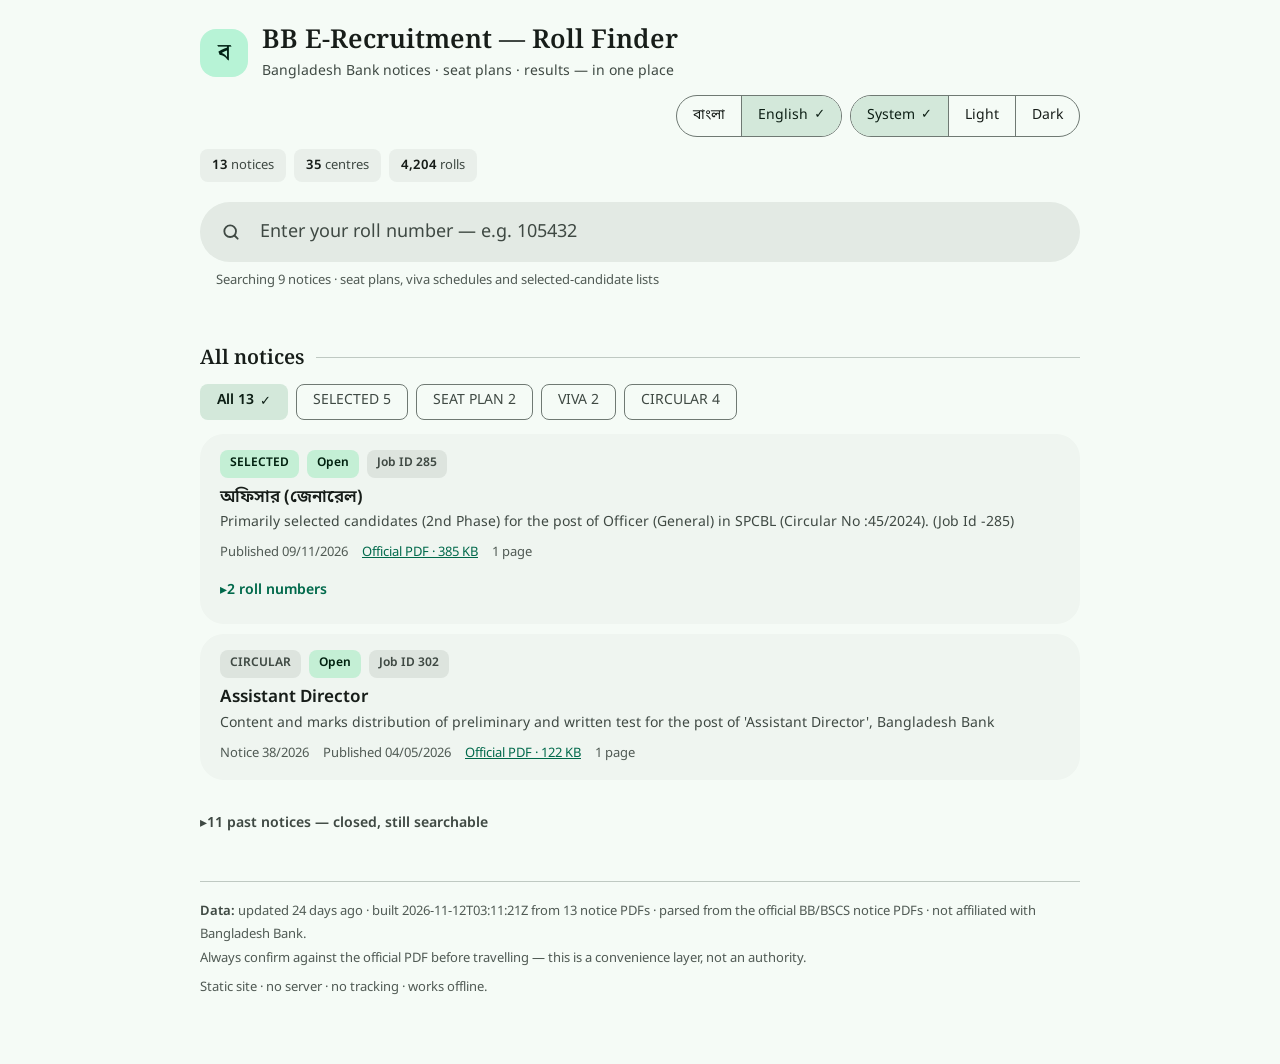
==== commit eb2c5a83: "notices: auto-update" ====
--- a/index.html
+++ b/index.html
@@ -14,8 +14,8 @@
 <meta name="viewport" content="width=device-width, initial-scale=1">
 <title>BB E-Recruitment — Roll Finder</title>
 <meta name="description" content="Enter your roll number to find your Bangladesh Bank exam centre, seat range, date, time and map location. Seat plans, viva schedules and selected-candidate lists in one place.">
-<meta name="theme-color" content="#ffffff" media="(prefers-color-scheme: light)">
-<meta name="theme-color" content="#0f131a" media="(prefers-color-scheme: dark)">
+<meta name="theme-color" content="#f5fbf6" media="(prefers-color-scheme: light)">
+<meta name="theme-color" content="#0e1511" media="(prefers-color-scheme: dark)">
 <link rel="manifest" href="manifest.webmanifest">
 <link rel="icon" href="favicon-32.png" sizes="32x32">
 <link rel="apple-touch-icon" href="apple-touch-icon.png">
@@ -48,8 +48,9 @@
      http(s) keeps the head start online and leaves file:// silent. */
   try{
     if (location.protocol === "http:" || location.protocol === "https:"){
-      ["fonts/hind-siliguri-bengali-400.woff2",
-       "fonts/hind-siliguri-latin-400.woff2"].forEach(function(href){
+      ["fonts/noto-sans-bengali-bengali-400-normal.woff2",
+       "fonts/noto-sans-bengali-latin-400-normal.woff2",
+       "fonts/noto-serif-bengali-latin-600-normal.woff2"].forEach(function(href){
         var el = document.createElement("link");
         el.rel = "preload"; el.as = "font"; el.type = "font/woff2";
         el.href = href; el.crossOrigin = "anonymous";
@@ -63,267 +64,282 @@
 <style>
 /* ===== tokens.css ===== */
 /* ---------------------------------------------------------------- fonts
-   Hind Siliguri, self-hosted. Two files per weight split by script, so the
-   Latin text does not drag the 71 KB Bengali file around and vice versa.
-   font-display:swap means the system stack below paints immediately and
-   the webfont swaps in when it arrives — nobody waits on a blank screen. */
-@font-face{
-  font-family:"Hind Siliguri";font-style:normal;font-weight:400;font-display:swap;
-  src:url("fonts/hind-siliguri-bengali-400.woff2") format("woff2");
-  unicode-range:U+0951-0952,U+0964-0965,U+0980-09FE,U+1CD0,U+1CD2,U+1CD5-1CD6,U+1CD8,
-    U+1CE1,U+1CEA,U+1CED,U+1CF2,U+1CF5-1CF7,U+200C-200D,U+20B9,U+25CC,U+A8F1;
-}
-@font-face{
-  font-family:"Hind Siliguri";font-style:normal;font-weight:600;font-display:swap;
-  src:url("fonts/hind-siliguri-bengali-600.woff2") format("woff2");
-  unicode-range:U+0951-0952,U+0964-0965,U+0980-09FE,U+1CD0,U+1CD2,U+1CD5-1CD6,U+1CD8,
-    U+1CE1,U+1CEA,U+1CED,U+1CF2,U+1CF5-1CF7,U+200C-200D,U+20B9,U+25CC,U+A8F1;
-}
-@font-face{
-  font-family:"Hind Siliguri";font-style:normal;font-weight:400;font-display:swap;
-  src:url("fonts/hind-siliguri-latin-400.woff2") format("woff2");
-  unicode-range:U+0000-00FF,U+0131,U+0152-0153,U+02BB-02BC,U+02C6,U+02DA,U+02DC,
-    U+0304,U+0308,U+0329,U+2000-206F,U+2074,U+20AC,U+2122,U+2191,U+2193,U+2212,
-    U+2215,U+FEFF,U+FFFD;
-}
-@font-face{
-  font-family:"Hind Siliguri";font-style:normal;font-weight:600;font-display:swap;
-  src:url("fonts/hind-siliguri-latin-600.woff2") format("woff2");
-  unicode-range:U+0000-00FF,U+0131,U+0152-0153,U+02BB-02BC,U+02C6,U+02DA,U+02DC,
-    U+0304,U+0308,U+0329,U+2000-206F,U+2074,U+20AC,U+2122,U+2191,U+2193,U+2212,
-    U+2215,U+FEFF,U+FFFD;
-}
+   Noto Sans Bengali (text) and Noto Serif Bengali (headlines), self-hosted
+   and split by script so Latin text never drags the Bengali file along.
+   font-display:swap paints the system stack first, so nobody waits on a
+   blank screen. Both families are SIL OFL (fonts/OFL-Noto.txt). */
+@font-face{font-family:"Noto Sans Bengali";font-style:normal;font-weight:400;font-display:swap;
+  src:url("fonts/noto-sans-bengali-bengali-400-normal.woff2") format("woff2");
+  unicode-range:U+0951-0952,U+0964-0965,U+0980-09FE,U+1CD0,U+1CD2,U+1CD5-1CD6,U+1CD8,U+1CE1,U+1CEA,U+1CED,U+1CF2,U+1CF5-1CF7,U+200C-200D,U+20B9,U+25CC,U+A8F1}
+@font-face{font-family:"Noto Sans Bengali";font-style:normal;font-weight:600;font-display:swap;
+  src:url("fonts/noto-sans-bengali-bengali-600-normal.woff2") format("woff2");
+  unicode-range:U+0951-0952,U+0964-0965,U+0980-09FE,U+1CD0,U+1CD2,U+1CD5-1CD6,U+1CD8,U+1CE1,U+1CEA,U+1CED,U+1CF2,U+1CF5-1CF7,U+200C-200D,U+20B9,U+25CC,U+A8F1}
+@font-face{font-family:"Noto Sans Bengali";font-style:normal;font-weight:400;font-display:swap;
+  src:url("fonts/noto-sans-bengali-latin-400-normal.woff2") format("woff2");
+  unicode-range:U+0000-00FF,U+0131,U+0152-0153,U+02BB-02BC,U+02C6,U+02DA,U+02DC,U+0304,U+0308,U+0329,U+2000-206F,U+20AC,U+2122,U+2191,U+2193,U+2212,U+2215,U+FEFF,U+FFFD}
+@font-face{font-family:"Noto Sans Bengali";font-style:normal;font-weight:600;font-display:swap;
+  src:url("fonts/noto-sans-bengali-latin-600-normal.woff2") format("woff2");
+  unicode-range:U+0000-00FF,U+0131,U+0152-0153,U+02BB-02BC,U+02C6,U+02DA,U+02DC,U+0304,U+0308,U+0329,U+2000-206F,U+20AC,U+2122,U+2191,U+2193,U+2212,U+2215,U+FEFF,U+FFFD}
+@font-face{font-family:"Noto Serif Bengali";font-style:normal;font-weight:600;font-display:swap;
+  src:url("fonts/noto-serif-bengali-bengali-600-normal.woff2") format("woff2");
+  unicode-range:U+0951-0952,U+0964-0965,U+0980-09FE,U+1CD0,U+1CD2,U+1CD5-1CD6,U+1CD8,U+1CE1,U+1CEA,U+1CED,U+1CF2,U+1CF5-1CF7,U+200C-200D,U+20B9,U+25CC,U+A8F1}
+@font-face{font-family:"Noto Serif Bengali";font-style:normal;font-weight:600;font-display:swap;
+  src:url("fonts/noto-serif-bengali-latin-600-normal.woff2") format("woff2");
+  unicode-range:U+0000-00FF,U+0131,U+0152-0153,U+02BB-02BC,U+02C6,U+02DA,U+02DC,U+0304,U+0308,U+0329,U+2000-206F,U+20AC,U+2122,U+2191,U+2193,U+2212,U+2215,U+FEFF,U+FFFD}
 
 /* --------------------------------------------------------------- tokens
-   Semantic names, never raw hex in a component rule. Every text/surface
-   pair below was checked with the WCAG relative-luminance formula against
-   the LIGHTEST surface it can sit on, in both themes. */
+   Material Design 3 colour roles, seeded from Bangladesh flag green.
+   Light values on :root; dark values twice (OS default + explicit choice).
+   Legacy names (--text-secondary, --text-muted) are kept as aliases because
+   a few inline styles in the scripts still use them. */
 :root{
   color-scheme: light dark;
 
-  --surface-0:#f4f6f9;  --surface-1:#ffffff;  --surface-2:#f7f9fc;  --surface-3:#eef1f6;
-  --text-primary:#121823; --text-secondary:#4c5668; --text-muted:#626c7d;
-  --border:#dde3ec; --border-strong:#bac4d3; --border-control:#7a8697;
-  --accent:#0b6e80; --accent-ink:#ffffff; --accent-soft:#e2f2f5; --accent-line:#9ccdd7;
-  --ok:#0f7445;   --ok-soft:#e4f4ec;   --ok-line:#9ed3b8;
-  --warn:#8a5300; --warn-soft:#fcf1dd; --warn-line:#e3c184;
-  --bad:#b32025;  --bad-soft:#fdeaea;  --bad-line:#eeb0b0;
-  --shadow:0 1px 2px rgba(16,24,40,.06), 0 8px 24px rgba(16,24,40,.06);
-  --glow:none;
-  --r:14px;
-  --font:"Hind Siliguri", system-ui, -apple-system, "Segoe UI", Roboto,
-         "Noto Sans Bengali", "Nirmala UI", "Kohinoor Bangla",
-         "Bangla Sangam MN", "Lohit Bengali", sans-serif;
+  --md-primary:#00694b;            --md-on-primary:#ffffff;
+  --md-primary-container:#b7f3d6;  --md-on-primary-container:#002114;
+  --md-secondary-container:#d3e8da;--md-on-secondary-container:#0d1f15;
+  --md-tertiary:#765a00;           --md-tertiary-container:#ffe08c; --md-on-tertiary-container:#241a00;
+  --md-error-container:#ffdad6;    --md-on-error-container:#410002; --md-error-surface:#fdeeec;
+  --md-success-container:#c4efd5;  --md-on-success-container:#00210f;
+  --md-surface:#f5fbf6;
+  --md-surface-low:#eff5f0;  --md-surface-container:#e9efea;
+  --md-surface-high:#e3eae4; --md-surface-highest:#dde4de;
+  --md-on-surface:#171d19;   --md-on-surface-variant:#3f4943;
+  --md-outline:#6f7973;      --md-outline-variant:#bfc9c2;
+  --md-shadow:0 1px 2px rgba(0,0,0,.14), 0 1px 3px 1px rgba(0,0,0,.08);
+
+  --text-secondary:var(--md-on-surface-variant);
+  --text-muted:#505a54;
+
+  /* shape scale */
+  --r-xs:8px; --r-sm:12px; --r-md:16px; --r-lg:24px; --r-xl:28px; --r-full:999px;
+
+  --font:"Noto Sans Bengali", system-ui, -apple-system, "Segoe UI", Roboto,
+         "Nirmala UI", "Kohinoor Bangla", "Bangla Sangam MN", "Lohit Bengali", sans-serif;
+  --font-display:"Noto Serif Bengali", "Noto Sans Bengali", Georgia, "Nirmala UI", serif;
 }
 
-/* OS preference wins only while the visitor has not chosen for themselves */
 @media (prefers-color-scheme: dark){
   :root:not([data-theme="light"]){
-    --surface-0:#0f131a; --surface-1:#161b24; --surface-2:#1d232e; --surface-3:#262d3a;
-    --text-primary:#e9edf4; --text-secondary:#aab5c7; --text-muted:#8d99ab;
-    --border:#2a3240; --border-strong:#3d4759; --border-control:#66738c;
-    --accent:#5ecfe4; --accent-ink:#04212a; --accent-soft:#132b35; --accent-line:#2b5d6b;
-    --ok:#5fd49a;   --ok-soft:#10291f;   --ok-line:#2c5c45;
-    --warn:#eab543; --warn-soft:#2a2113; --warn-line:#5d4a20;
-    --bad:#f2918a;  --bad-soft:#2d1719;  --bad-line:#633033;
-    --shadow:0 1px 2px rgba(0,0,0,.3), 0 10px 28px rgba(0,0,0,.28);
-    --glow:radial-gradient(1100px 520px at 12% -12%, rgba(94,207,228,.07), transparent 60%);
+    --md-primary:#70dbae;            --md-on-primary:#003826;
+    --md-primary-container:#005138;  --md-on-primary-container:#8ff8c9;
+    --md-secondary-container:#354b3f;--md-on-secondary-container:#d3e8da;
+    --md-tertiary:#f0c142;           --md-tertiary-container:#5a4300; --md-on-tertiary-container:#ffe08c;
+    --md-error-container:#93000a;    --md-on-error-container:#ffdad6; --md-error-surface:#241614;
+    --md-success-container:#00522d;  --md-on-success-container:#c4efd5;
+    --md-surface:#0e1511;
+    --md-surface-low:#161d19;  --md-surface-container:#1a211d;
+    --md-surface-high:#252c27; --md-surface-highest:#2f3631;
+    --md-on-surface:#dee4de;   --md-on-surface-variant:#bfc9c2;
+    --md-outline:#89938c;      --md-outline-variant:#404943;
+    --md-shadow:none;
+    --text-muted:#a5afa8;
   }
 }
-/* explicit choice always wins */
 :root[data-theme="dark"]{
-  --surface-0:#0f131a; --surface-1:#161b24; --surface-2:#1d232e; --surface-3:#262d3a;
-  --text-primary:#e9edf4; --text-secondary:#aab5c7; --text-muted:#8d99ab;
-  --border:#2a3240; --border-strong:#3d4759; --border-control:#66738c;
-  --accent:#5ecfe4; --accent-ink:#04212a; --accent-soft:#132b35; --accent-line:#2b5d6b;
-  --ok:#5fd49a;   --ok-soft:#10291f;   --ok-line:#2c5c45;
-  --warn:#eab543; --warn-soft:#2a2113; --warn-line:#5d4a20;
-  --bad:#f2918a;  --bad-soft:#2d1719;  --bad-line:#633033;
-  --shadow:0 1px 2px rgba(0,0,0,.3), 0 10px 28px rgba(0,0,0,.28);
-  --glow:radial-gradient(1100px 520px at 12% -12%, rgba(94,207,228,.07), transparent 60%);
+  --md-primary:#70dbae;            --md-on-primary:#003826;
+  --md-primary-container:#005138;  --md-on-primary-container:#8ff8c9;
+  --md-secondary-container:#354b3f;--md-on-secondary-container:#d3e8da;
+  --md-tertiary:#f0c142;           --md-tertiary-container:#5a4300; --md-on-tertiary-container:#ffe08c;
+  --md-error-container:#93000a;    --md-on-error-container:#ffdad6; --md-error-surface:#241614;
+  --md-success-container:#00522d;  --md-on-success-container:#c4efd5;
+  --md-surface:#0e1511;
+  --md-surface-low:#161d19;  --md-surface-container:#1a211d;
+  --md-surface-high:#252c27; --md-surface-highest:#2f3631;
+  --md-on-surface:#dee4de;   --md-on-surface-variant:#bfc9c2;
+  --md-outline:#89938c;      --md-outline-variant:#404943;
+  --md-shadow:none;
+  --text-muted:#a5afa8;
 }
 :root[data-theme="dark"]{ color-scheme: dark }
 :root[data-theme="light"]{ color-scheme: light }
 
 /* ===== base.css ===== */
-/* ----------------------------------------------------------------- base */
 *{box-sizing:border-box}
 html{-webkit-text-size-adjust:100%}
 body{
   margin:0;padding:0 16px 64px;
-  background:var(--glow), var(--surface-0);
-  background-attachment:fixed;
-  color:var(--text-primary);min-height:100vh;
-  /* 1.65 rather than 1.55: Bengali stacks vowel signs above and below the
-     matra, and 1.55 clips them at small sizes. */
-  font:16px/1.65 var(--font);
+  background:var(--md-surface);
+  color:var(--md-on-surface);min-height:100vh;
+  /* 1.65: Bengali stacks vowel signs above and below the matra and 1.55
+     clips them at small sizes. */
+  font:400 16px/1.65 var(--font);
   -webkit-font-smoothing:antialiased;
   overflow-wrap:break-word;
 }
-/* Bengali breaks if letters are squeezed — never negative-track this text */
+/* Bengali breaks if letters are squeezed — never track this text */
 :lang(bn), [data-lang="bn"] body{letter-spacing:0}
-.wrap{max-width:1040px;margin:0 auto}
-a{color:var(--accent)}
-:focus-visible{outline:3px solid var(--accent);outline-offset:2px;border-radius:6px}
-
-/* Available to assistive technology, not painted. Used for the search
-   field's label and for the screen-reader status line, both of which would
-   be redundant on screen but are required off it.
-   clip-path rather than display:none or visibility:hidden — those remove the
-   element from the accessibility tree, which defeats the point. */
+.wrap{max-width:880px;margin:0 auto}
+a{color:var(--md-primary)}
+:focus-visible{outline:3px solid var(--md-primary);outline-offset:2px;border-radius:var(--r-xs)}
+
+/* Available to assistive technology, not painted. clip-path rather than
+   display:none — that would drop the element from the accessibility tree. */
 .sr-only{
   position:absolute;width:1px;height:1px;margin:-1px;padding:0;
   overflow:hidden;clip-path:inset(50%);white-space:nowrap;border:0;
 }
-
-/* <form> and <section> are used as landmarks here; neither may introduce
-   spacing the <div>s they replaced did not have. */
 form,section{margin:0}
 @media (prefers-reduced-motion: reduce){
   *,*::before,*::after{animation-duration:.01ms !important;transition-duration:.01ms !important}
 }
 
 /* ===== layout.css ===== */
-/* --------------------------------------------------------------- header */
-header{padding:26px 0 6px}
-.topbar{display:flex;align-items:center;gap:12px;flex-wrap:wrap;margin-bottom:16px}
-.brand{display:flex;align-items:center;gap:13px;min-width:0}
-.logo{width:44px;height:44px;border-radius:13px;flex:0 0 auto;display:grid;place-items:center;
-  background:var(--accent);color:var(--accent-ink);font-weight:600;font-size:20px}
-h1{margin:0;font-size:clamp(18px,3vw,25px);font-weight:600;line-height:1.3}
-.sub{color:var(--text-secondary);font-size:13.5px;margin-top:1px}
+header{padding:24px 0 4px}
+.topbar{display:flex;align-items:center;gap:12px;flex-wrap:wrap;margin-bottom:12px}
+.brand{display:flex;align-items:center;gap:14px;min-width:0}
+.logo{width:48px;height:48px;border-radius:var(--r-md);flex:0 0 auto;display:grid;place-items:center;
+  background:var(--md-primary-container);color:var(--md-on-primary-container);
+  font:600 24px/1 var(--font-display)}
+h1{margin:0;font:600 clamp(20px,3.4vw,26px)/1.3 var(--font-display)}
+.sub{color:var(--md-on-surface-variant);font-size:14px;margin-top:2px}
 .controls{margin-left:auto;display:flex;gap:8px;align-items:center;flex-wrap:wrap}
-.seg{display:inline-flex;background:var(--surface-2);border:1px solid var(--border-control);
-  border-radius:999px;padding:3px;gap:2px}
-.seg button{border:0;background:transparent;color:var(--text-secondary);cursor:pointer;
-  font:inherit;font-size:12.5px;padding:5px 12px;border-radius:999px;line-height:1.3}
-.seg button[aria-pressed="true"]{background:var(--accent);color:var(--accent-ink);font-weight:600}
-.seg button:hover:not([aria-pressed="true"]){color:var(--text-primary)}
+
+/* M3 segmented button: outlined group, selected segment is tonal with a check */
+.seg{display:inline-flex;border:1px solid var(--md-outline);border-radius:var(--r-full);overflow:hidden}
+.seg button{position:relative;border:0;background:transparent;color:var(--md-on-surface);cursor:pointer;
+  font:inherit;font-size:14px;font-weight:500;min-height:40px;padding:0 16px;line-height:1.3;
+  display:inline-flex;align-items:center;gap:6px}
+.seg button + button{border-left:1px solid var(--md-outline)}
+.seg button::before{content:"";position:absolute;inset:0;background:currentColor;opacity:0;transition:opacity .15s}
+.seg button:hover::before{opacity:.08}
+.seg button:active::before{opacity:.12}
+.seg button[aria-pressed="true"]{background:var(--md-secondary-container);color:var(--md-on-secondary-container)}
+.seg button[aria-pressed="true"]::after{content:"\2713";font-size:13px;font-weight:600}
+.seg button:focus-visible{outline-offset:-3px}
+
 .stats{display:flex;gap:8px;flex-wrap:wrap;margin-top:4px}
-.stat{background:var(--surface-2);border:1px solid var(--border);border-radius:999px;
-  padding:5px 12px;font-size:12px;color:var(--text-secondary);white-space:nowrap}
-.stat b{color:var(--text-primary);font-weight:600}
+.stat{background:var(--md-surface-container);border-radius:var(--r-xs);
+  padding:6px 12px;font-size:13px;color:var(--md-on-surface-variant);white-space:nowrap}
+.stat b{color:var(--md-on-surface);font-weight:600}
 
 /* ===== components.css ===== */
-/* --------------------------------------------------------------- search */
-.search{position:relative;margin:18px 0 6px}
-.search input{width:100%;padding:20px 20px 20px 56px;font-size:19px;border-radius:var(--r);
-  background:var(--surface-1);border:1.5px solid var(--border-control);color:var(--text-primary);
-  outline:none;transition:.18s;font-variant-numeric:tabular-nums;font-family:inherit}
-.search input:focus{border-color:var(--accent);box-shadow:0 0 0 4px var(--accent-soft)}
-.search input::placeholder{color:var(--text-muted)}
-.search svg{position:absolute;left:19px;top:50%;transform:translateY(-50%);color:var(--text-muted)}
-.hint{color:var(--text-muted);font-size:12.5px;margin:8px 2px 0}
+/* --------------------------------------------------------------- search
+   M3 search bar: tall pill, filled container, leading icon, no outline until
+   focus. */
+.search{position:relative;margin:16px 0 6px}
+.search input{width:100%;height:60px;padding:0 24px 0 58px;font-size:18px;border-radius:var(--r-full);
+  background:var(--md-surface-high);border:2px solid transparent;color:var(--md-on-surface);
+  outline:none;transition:border-color .15s,background .15s;font-variant-numeric:tabular-nums;font-family:inherit}
+.search input:hover{background:var(--md-surface-highest)}
+.search input:focus{border-color:var(--md-primary);background:var(--md-surface-low)}
+.search input::placeholder{color:var(--md-on-surface-variant)}
+.search svg{position:absolute;left:21px;top:50%;transform:translateY(-50%);color:var(--md-on-surface-variant)}
+.hint{color:var(--text-muted);font-size:13px;margin:8px 16px 0}
 
 /* -------------------------------------------------------- disambiguation
-   The whole reason this exists: a roll number is only unique inside a job.
-   When one number lands in more than one job we ask instead of guessing. */
-.disambig{margin-top:16px;background:var(--warn-soft);border:1px solid var(--warn-line);
-  border-radius:var(--r);padding:16px 18px}
-.disambig p{margin:0 0 4px;font-weight:600;font-size:15px;color:var(--text-primary)}
-.disambig .why{margin:0 0 12px;font-size:13px;color:var(--text-secondary);font-weight:400}
+   A roll number is only unique inside a job. When one number lands in more
+   than one job we ask instead of guessing. */
+.disambig{margin-top:16px;background:var(--md-tertiary-container);color:var(--md-on-tertiary-container);
+  border-radius:var(--r-lg);padding:18px 20px}
+.disambig p{margin:0 0 4px;font-weight:600;font-size:16px}
+.disambig .why{margin:0 0 14px;font-size:14px;font-weight:400}
 .jobpick{display:flex;gap:8px;flex-wrap:wrap}
-.jobpick button{font:inherit;font-size:13.5px;text-align:left;cursor:pointer;padding:10px 14px;
-  border-radius:10px;border:1.5px solid var(--border-control);background:var(--surface-1);
-  color:var(--text-primary);line-height:1.4;transition:.15s}
-.jobpick button:hover{border-color:var(--accent)}
-.jobpick button[aria-pressed="true"]{border-color:var(--accent);background:var(--accent-soft)}
+.jobpick button{position:relative;font:inherit;font-size:14px;text-align:left;cursor:pointer;padding:10px 16px;
+  border-radius:var(--r-md);border:1px solid var(--md-outline);background:transparent;
+  color:var(--md-on-tertiary-container);line-height:1.4;overflow:hidden}
+.jobpick button:hover{background:rgba(127,127,127,.12)}
+.jobpick button[aria-pressed="true"]{background:var(--md-primary);border-color:var(--md-primary);color:var(--md-on-primary)}
 .jobpick b{display:block;font-weight:600;font-variant-numeric:tabular-nums}
-.jobpick span{color:var(--text-secondary);font-size:12.5px}
-
-/* ---------------------------------------------------------------- cards */
+.jobpick span{font-size:13px;opacity:.9}
+
+/* ---------------------------------------------------------------- cards
+   M3 filled card: tonal container, large radius, no border. */
 #result{margin-top:16px;display:grid;gap:14px}
-.card{background:var(--surface-1);border:1px solid var(--border);border-radius:var(--r);
-  padding:20px;box-shadow:var(--shadow);animation:pop .2s ease-out}
+.card{background:var(--md-surface-low);border-radius:var(--r-xl);
+  padding:22px;box-shadow:var(--md-shadow);animation:pop .2s ease-out}
 @keyframes pop{from{opacity:0;transform:translateY(6px)}to{opacity:1;transform:none}}
-.card.bad{border-color:var(--bad-line);background:var(--bad-soft)}
-.card.preferred{border-color:var(--accent);border-width:1.5px}
+/* Not-found is a negative RESULT, not a user error: a pale error-tinted
+   surface reads as "nothing here" without the alarm of a full tonal
+   error container. Buttons inside drop to the card's own ink so the
+   green primary never sits on pink. */
+.card.bad{background:var(--md-error-surface);color:var(--md-on-surface)}
+.card.bad .btn{color:var(--md-on-surface);border-color:var(--md-outline)}
+.card.preferred{outline:2px solid var(--md-primary);outline-offset:-2px}
 
 /* identity block — the primary heading of every card */
 .ident{display:flex;align-items:flex-start;gap:12px;flex-wrap:wrap;margin-bottom:14px}
-.jobtag{flex:0 0 auto;background:var(--accent-soft);border:1px solid var(--accent-line);
-  border-radius:11px;padding:7px 13px;line-height:1.25}
-/* "Job ID" is a fixed identifier and must read exactly as written — no
-   uppercase transform, in either language. Slightly larger than the other
-   eyebrow labels to stay prominent without the capitals. */
-.jobtag .k{font-size:10.5px;letter-spacing:.04em;text-transform:none;color:var(--text-secondary);
-  font-weight:600;display:block}
-.jobtag .v{font-size:17px;font-weight:600;color:var(--accent);font-variant-numeric:tabular-nums;
+.jobtag{flex:0 0 auto;background:var(--md-secondary-container);color:var(--md-on-secondary-container);
+  border-radius:var(--r-md);padding:8px 14px;line-height:1.25}
+/* "Job ID" is a fixed identifier: no uppercase transform, in either language */
+.jobtag .k{font-size:12px;letter-spacing:0;text-transform:none;color:var(--md-on-secondary-container);
+  font-weight:400;display:block;margin:0}
+.jobtag .v{font-size:18px;font-weight:600;color:var(--md-on-secondary-container);font-variant-numeric:tabular-nums;
   white-space:nowrap}
 .identtext{min-width:0;flex:1 1 220px}
-.post{font-size:clamp(17px,2.5vw,21px);font-weight:600;line-height:1.35;margin:0}
-.identmeta{color:var(--text-muted);font-size:12.5px;margin-top:3px;
-  display:flex;gap:10px;flex-wrap:wrap}
-.yours{background:var(--accent);color:var(--accent-ink);font-size:10.5px;font-weight:600;
-  padding:2px 8px;border-radius:999px;letter-spacing:.04em;align-self:center}
-
-.kicker{display:flex;gap:7px;align-items:center;flex-wrap:wrap;margin-bottom:12px}
-.badge{font-size:11px;font-weight:600;padding:3px 9px;border-radius:999px;letter-spacing:.03em;
-  border:1px solid}
-.b-seat{background:var(--accent-soft);color:var(--accent);border-color:var(--accent-line)}
-.b-viva{background:var(--accent-soft);color:var(--accent);border-color:var(--accent-line)}
-.b-selected{background:var(--ok-soft);color:var(--ok);border-color:var(--ok-line)}
-.b-result{background:var(--warn-soft);color:var(--warn);border-color:var(--warn-line)}
-.b-circular{background:var(--surface-3);color:var(--text-secondary);border-color:var(--border)}
-.b-scanned{background:var(--warn-soft);color:var(--warn);border-color:var(--warn-line)}
-.badge.sm{background:var(--surface-3);color:var(--text-secondary);border-color:var(--border)}
-.s-today{background:var(--bad-soft);color:var(--bad);border-color:var(--bad-line)}
-.s-soon{background:var(--warn-soft);color:var(--warn);border-color:var(--warn-line)}
-.s-up{background:var(--ok-soft);color:var(--ok);border-color:var(--ok-line)}
-.s-past{background:var(--surface-3);color:var(--text-muted);border-color:var(--border)}
+.post{font-size:clamp(18px,2.6vw,22px);font-weight:600;line-height:1.4;margin:0}
+.identmeta{color:var(--text-muted);font-size:13px;margin-top:3px;display:flex;gap:10px;flex-wrap:wrap}
+.yours{background:var(--md-primary);color:var(--md-on-primary);font-size:12px;font-weight:600;
+  padding:3px 10px;border-radius:var(--r-xs);align-self:center}
+
+.kicker{display:flex;gap:8px;align-items:center;flex-wrap:wrap;margin-bottom:14px}
+/* badges are M3 assist chips: small radius, tonal fill, no border */
+.badge{font-size:12px;font-weight:600;padding:4px 10px;border-radius:var(--r-xs);letter-spacing:0;border:0}
+.b-seat,.b-viva{background:var(--md-primary-container);color:var(--md-on-primary-container)}
+.b-selected{background:var(--md-success-container);color:var(--md-on-success-container)}
+.b-result,.b-scanned{background:var(--md-tertiary-container);color:var(--md-on-tertiary-container)}
+.b-circular,.badge.sm{background:var(--md-surface-highest);color:var(--md-on-surface-variant)}
+.s-today{background:var(--md-error-container);color:var(--md-on-error-container)}
+.s-soon{background:var(--md-tertiary-container);color:var(--md-on-tertiary-container)}
+.s-up{background:var(--md-success-container);color:var(--md-on-success-container)}
+.s-past{background:var(--md-surface-highest);color:var(--text-muted)}
 
 /* -------------------------------------------------------- outcome panel
-   GOV.UK confirmation-page pattern: the outcome and the reference number
-   carried in one high-contrast block. Deliberately contains no links or
-   buttons — interactive elements inside a filled panel fail contrast. */
-.panel{border-radius:12px;padding:20px 22px;margin:0 0 16px;border:1px solid;text-align:center}
-.panel.ok{background:var(--ok-soft);border-color:var(--ok-line)}
-.panel.info{background:var(--accent-soft);border-color:var(--accent-line)}
-.panel.neutral{background:var(--surface-2);border-color:var(--border)}
-.panel .eyebrow{font-size:11.5px;letter-spacing:.1em;text-transform:uppercase;font-weight:600;
-  color:var(--text-secondary)}
-.panel .big{font-size:clamp(19px,3.4vw,27px);font-weight:600;line-height:1.35;margin:7px 0 0}
-.panel .refline{margin-top:12px;padding-top:12px;border-top:1px solid;border-color:inherit;
-  font-size:13px;color:var(--text-secondary)}
-.panel .refline b{display:block;font-size:22px;color:var(--text-primary);font-weight:600;
-  font-variant-numeric:tabular-nums;letter-spacing:.04em}
-
-.next{margin:18px 0 0}
-.next h4{margin:0 0 8px;font-size:15px;font-weight:600}
-.next ol,.next ul{margin:0;padding-left:20px;color:var(--text-secondary);font-size:14px}
-.next li{margin-bottom:5px}
-.next p{margin:0;color:var(--text-secondary);font-size:14px}
-
-.cd{margin:0 0 14px;padding:12px 14px;border-radius:11px;line-height:1.5;border:1px solid}
-.cd b{display:block;font-size:17px;margin-bottom:2px;font-weight:600}
-.cd span{font-size:13px}
-.cd-today{background:var(--bad-soft);border-color:var(--bad-line);color:var(--text-primary)}
-.cd-soon{background:var(--warn-soft);border-color:var(--warn-line);color:var(--text-primary)}
-.cd-past{background:var(--surface-2);border-color:var(--border);color:var(--text-secondary)}
-
-.prov{margin-top:12px;padding:10px 13px;border-radius:9px;font-size:12.5px;line-height:1.6;
-  background:var(--surface-2);border:1px solid var(--border);color:var(--text-secondary)}
-.prov b{color:var(--text-primary);font-weight:600}
-.scanwarn{margin-top:10px;padding:10px 12px;border-radius:9px;font-size:12.5px;line-height:1.55;
-  background:var(--warn-soft);border:1px solid var(--warn-line);color:var(--text-primary)}
-
-.meta{color:var(--text-secondary);font-size:14px;margin-bottom:14px}
-.meta b{color:var(--text-primary);font-weight:600}
-.grid{display:grid;grid-template-columns:repeat(auto-fit,minmax(148px,1fr));gap:11px}
-.cell{background:var(--surface-2);border:1px solid var(--border);border-radius:11px;padding:11px 13px}
-.k{font-size:10.5px;letter-spacing:.10em;text-transform:uppercase;color:var(--text-muted);
-  margin-bottom:4px;font-weight:600}
-.v{font-size:15.5px;font-weight:600;font-variant-numeric:tabular-nums}
-.v.acc{color:var(--accent)} .v.warn{color:var(--warn)}
-.actions{display:flex;gap:9px;flex-wrap:wrap;margin-top:16px}
-.btn{display:inline-flex;align-items:center;gap:7px;text-decoration:none;padding:10px 16px;
-  border-radius:10px;font-size:13.5px;font-weight:600;border:1px solid var(--border-control);
-  color:var(--text-primary);background:var(--surface-1);cursor:pointer;transition:.16s;
-  font-family:inherit;line-height:1.3}
-.btn:hover{background:var(--surface-3);border-color:var(--accent)}
-.btn.primary{background:var(--accent);color:var(--accent-ink);border-color:var(--accent)}
-.btn.primary:hover{filter:brightness(1.08);color:var(--accent-ink)}
-.mapbox{margin-top:12px;border-radius:11px;overflow:hidden;border:1px solid var(--border);display:none}
+   Confirmation-panel pattern: the outcome and the reference number carried
+   in one tonal block. Deliberately holds no links or buttons. The headline
+   is set in the serif display face — the one editorial moment on the page. */
+.panel{border-radius:var(--r-lg);padding:22px 24px;margin:0 0 16px;text-align:center}
+.panel.ok{background:var(--md-success-container);color:var(--md-on-success-container)}
+.panel.info{background:var(--md-primary-container);color:var(--md-on-primary-container)}
+.panel.neutral{background:var(--md-surface-container);color:var(--md-on-surface)}
+.panel .eyebrow{font-size:14px;letter-spacing:0;text-transform:none;font-weight:600}
+.panel .big{font:600 clamp(21px,3.6vw,30px)/1.4 var(--font-display);margin:6px 0 0}
+.panel .refline{margin-top:14px;padding-top:14px;border-top:1px solid currentColor;
+  font-size:14px}
+.panel .refline b{display:block;font-size:24px;font-weight:600;font-variant-numeric:tabular-nums;letter-spacing:.03em}
+
+.next{margin:20px 0 0}
+.next h4{margin:0 0 8px;font-size:16px;font-weight:600}
+.next ol,.next ul{margin:0;padding-left:22px;color:var(--md-on-surface-variant);font-size:15px}
+.next li{margin-bottom:6px}
+.next p{margin:0;color:var(--md-on-surface-variant);font-size:15px}
+
+.cd{margin:0 0 14px;padding:14px 16px;border-radius:var(--r-md);line-height:1.5}
+.cd b{display:block;font-size:18px;margin-bottom:2px;font-weight:600}
+.cd span{font-size:14px}
+.cd-today{background:var(--md-error-container);color:var(--md-on-error-container)}
+.cd-soon{background:var(--md-tertiary-container);color:var(--md-on-tertiary-container)}
+.cd-past{background:var(--md-surface-container);color:var(--md-on-surface-variant)}
+
+.prov{margin-top:12px;padding:12px 14px;border-radius:var(--r-sm);font-size:13px;line-height:1.65;
+  background:var(--md-surface-container);color:var(--md-on-surface-variant)}
+.prov b{color:var(--md-on-surface);font-weight:600}
+.scanwarn{margin-top:10px;padding:12px 14px;border-radius:var(--r-sm);font-size:13px;line-height:1.6;
+  background:var(--md-tertiary-container);color:var(--md-on-tertiary-container)}
+
+.meta{color:var(--md-on-surface-variant);font-size:15px;margin-bottom:14px}
+.meta b{color:var(--md-on-surface);font-weight:600}
+.grid{display:grid;grid-template-columns:repeat(auto-fit,minmax(150px,1fr));gap:10px}
+.cell{background:var(--md-surface-container);border-radius:var(--r-md);padding:12px 14px}
+.k{font-size:12px;letter-spacing:0;text-transform:none;color:var(--md-on-surface-variant);
+  margin-bottom:2px;font-weight:400}
+.v{font-size:16px;font-weight:600;font-variant-numeric:tabular-nums}
+.v.acc{color:var(--md-primary)} .v.warn{color:var(--md-tertiary)}
+
+/* M3 buttons: 40px tall pills. Default is outlined, .primary is filled.
+   The ::before layer is the M3 "state layer" (hover 8%, press 12%). */
+.actions{display:flex;gap:10px;flex-wrap:wrap;margin-top:18px}
+.btn{position:relative;overflow:hidden;display:inline-flex;align-items:center;justify-content:center;gap:8px;
+  text-decoration:none;min-height:40px;padding:0 24px;border-radius:var(--r-full);
+  font-size:14px;font-weight:600;border:1px solid var(--md-outline);
+  color:var(--md-primary);background:transparent;cursor:pointer;
+  font-family:inherit;line-height:1.3;transition:box-shadow .15s}
+.btn::before{content:"";position:absolute;inset:0;background:currentColor;opacity:0;transition:opacity .15s}
+.btn:hover::before{opacity:.08}
+.btn:active::before{opacity:.12}
+.btn.primary{background:var(--md-primary);color:var(--md-on-primary);border-color:var(--md-primary)}
+.btn.primary:hover{box-shadow:var(--md-shadow, 0 1px 3px rgba(0,0,0,.3))}
+.mapbox{margin-top:14px;border-radius:var(--r-lg);overflow:hidden;display:none}
 .mapbox iframe{width:100%;height:300px;border:0;display:block}
 :root[data-theme="dark"] .mapbox iframe{filter:invert(.9) hue-rotate(180deg) saturate(.75)}
 @media (prefers-color-scheme: dark){
@@ -331,80 +347,88 @@
 }
 
 /* ------------------------------------------------------------ roll grid
-   The old build joined every roll into one comma-separated string inside a
-   table cell. Table cells do not wrap unbroken content, so a 1,037-roll
-   notice stretched the cell until the whole PAGE scrolled sideways.
-   A wrapping grid cannot do that: minmax(min(100%,…)) clamps each column to
-   the container, and any leftover overflow is trapped inside this box. */
-.rollwrap{margin-top:10px}
-.rolltools{display:flex;gap:8px;flex-wrap:wrap;align-items:center;margin-bottom:9px}
-.rolltools input{flex:1 1 170px;min-width:0;padding:8px 12px;font-size:13.5px;font-family:inherit;
-  border-radius:9px;border:1.5px solid var(--border-control);background:var(--surface-1);
-  color:var(--text-primary);outline:none;font-variant-numeric:tabular-nums}
-.rolltools input:focus{border-color:var(--accent)}
-.rolltools .btn{padding:8px 13px;font-size:12.5px}
-.rollcount{font-size:12.5px;color:var(--text-muted);margin-left:auto;font-variant-numeric:tabular-nums}
-.rollgrid{display:grid;gap:6px;padding:10px;border-radius:10px;
+   The old build joined every roll into one comma string inside a table
+   cell, and a 1,037-roll notice stretched the PAGE sideways. A wrapping
+   grid cannot do that: minmax(min(100%,…)) clamps each column to the
+   container and leftover overflow is trapped inside this box. */
+.rollwrap{margin-top:12px}
+.rolltools{display:flex;gap:8px;flex-wrap:wrap;align-items:center;margin-bottom:10px}
+.rolltools input{flex:1 1 170px;min-width:0;height:40px;padding:0 16px;font-size:14px;font-family:inherit;
+  border-radius:var(--r-full);border:1px solid var(--md-outline);background:transparent;
+  color:var(--md-on-surface);outline:none;font-variant-numeric:tabular-nums}
+.rolltools input:focus{border:2px solid var(--md-primary);padding:0 15px}
+.rolltools .btn{min-height:40px;padding:0 18px;font-size:13px}
+.rollcount{font-size:13px;color:var(--text-muted);margin-left:auto;font-variant-numeric:tabular-nums}
+.rollgrid{display:grid;gap:6px;padding:12px;border-radius:var(--r-md);
   grid-template-columns:repeat(auto-fill,minmax(min(100%,5.6rem),1fr));
-  background:var(--surface-2);border:1px solid var(--border);
+  background:var(--md-surface-container);
   max-height:min(50vh,400px);overflow:auto;overscroll-behavior:contain}
-.rollchip{font-variant-numeric:tabular-nums;text-align:center;padding:5px 3px;border-radius:7px;
-  background:var(--surface-1);border:1px solid var(--border);font-size:13px;
-  color:var(--text-secondary);white-space:nowrap}
-.rollchip.hit{background:var(--accent);border-color:var(--accent);color:var(--accent-ink);font-weight:600}
-.rollempty{padding:14px;text-align:center;color:var(--text-muted);font-size:13px}
-.grouphead{font-size:13.5px;font-weight:600;margin:14px 0 7px}
+.rollchip{font-variant-numeric:tabular-nums;text-align:center;padding:6px 4px;border-radius:var(--r-xs);
+  background:var(--md-surface-high);font-size:13px;color:var(--md-on-surface-variant);white-space:nowrap}
+.rollchip.hit{background:var(--md-primary);color:var(--md-on-primary);font-weight:600}
+.rollempty{padding:14px;text-align:center;color:var(--text-muted);font-size:14px}
+.grouphead{font-size:14px;font-weight:600;margin:14px 0 8px}
 .grouphead:first-child{margin-top:4px}
 
 /* -------------------------------------------------------- notices list */
-h2{font-size:13px;letter-spacing:.11em;text-transform:uppercase;color:var(--text-muted);
-  margin:36px 0 12px;font-weight:600;display:flex;align-items:center;gap:10px}
-h2 .line{flex:1;height:1px;background:var(--border)}
-.filters{display:flex;gap:7px;flex-wrap:wrap;margin-bottom:12px}
-.chip{font-size:12.5px;padding:6px 13px;border-radius:999px;border:1px solid var(--border-control);
-  background:var(--surface-1);color:var(--text-secondary);cursor:pointer;transition:.15s;
-  font-family:inherit;line-height:1.35}
-.chip:hover{color:var(--text-primary)}
-.chip.on{background:var(--accent);color:var(--accent-ink);border-color:var(--accent);font-weight:600}
-.ncard{background:var(--surface-1);border:1px solid var(--border);border-radius:12px;
-  padding:15px 17px;margin-bottom:9px;transition:.15s}
-.ncard:hover{border-color:var(--border-strong)}
-.nhead{display:flex;gap:9px;align-items:center;flex-wrap:wrap;margin-bottom:8px}
-.npost{font-weight:600;font-size:16px;line-height:1.4;margin:0}
-.ntitle{color:var(--text-secondary);font-size:13px;line-height:1.5;margin:2px 0 0}
-.nmeta{color:var(--text-muted);font-size:12.5px;margin-top:7px;display:flex;gap:14px;flex-wrap:wrap}
-.nmeta a{color:var(--accent)}
-.ncard.past{opacity:.62}
+h2{font:600 20px/1.4 var(--font-display);color:var(--md-on-surface);
+  margin:36px 0 12px;display:flex;align-items:center;gap:12px}
+h2 .line{flex:1;height:1px;background:var(--md-outline-variant)}
+.filters{display:flex;gap:8px;flex-wrap:wrap;margin-bottom:14px}
+/* M3 filter chips: 32px, small radius, selected = tonal with a check */
+.chip{font-size:14px;min-height:36px;padding:0 16px;border-radius:var(--r-xs);
+  border:1px solid var(--md-outline);background:transparent;color:var(--md-on-surface-variant);cursor:pointer;
+  font-family:inherit;line-height:1.35;display:inline-flex;align-items:center;gap:6px;position:relative;overflow:hidden}
+.chip::before{content:"";position:absolute;inset:0;background:currentColor;opacity:0;transition:opacity .15s}
+.chip:hover::before{opacity:.08}
+.chip.on{background:var(--md-secondary-container);color:var(--md-on-secondary-container);border-color:transparent;font-weight:600}
+.chip.on::after{content:"\2713";font-size:13px}
+.ncard{background:var(--md-surface-low);border-radius:var(--r-lg);
+  padding:16px 20px;margin-bottom:10px}
+.nhead{display:flex;gap:8px;align-items:center;flex-wrap:wrap;margin-bottom:8px}
+.npost{font-weight:600;font-size:17px;line-height:1.45;margin:0}
+.ntitle{color:var(--md-on-surface-variant);font-size:14px;line-height:1.55;margin:2px 0 0}
+.nmeta{color:var(--text-muted);font-size:13px;margin-top:8px;display:flex;gap:14px;flex-wrap:wrap}
+.nmeta a{color:var(--md-primary)}
+.ncard.past{opacity:.7}
 details{margin-top:10px}
-summary{cursor:pointer;color:var(--text-secondary);font-size:13px;list-style:none;user-select:none;
-  padding:4px 0}
+summary{cursor:pointer;color:var(--md-primary);font-size:14px;font-weight:600;list-style:none;user-select:none;
+  padding:6px 0}
 summary::-webkit-details-marker{display:none}
-summary:before{content:"\25B8 ";color:var(--accent)}
+summary:before{content:"\25B8 ";}
 details[open] > summary:before{content:"\25BE "}
-summary:hover{color:var(--text-primary)}
 .arch{margin-top:26px}
-.arch > summary{color:var(--text-muted);font-size:13px;letter-spacing:.06em;text-transform:uppercase}
-
-table{width:100%;border-collapse:collapse;font-size:13.5px;margin-top:10px}
-th,td{text-align:left;padding:8px 9px;border-bottom:1px solid var(--border);vertical-align:top}
-th{font-size:10.5px;letter-spacing:.08em;text-transform:uppercase;color:var(--text-muted);font-weight:600}
-td.num{font-variant-numeric:tabular-nums;color:var(--text-secondary);white-space:nowrap}
+.arch > summary{color:var(--md-on-surface-variant);font-size:14px}
+
+table{width:100%;border-collapse:collapse;font-size:14px;margin-top:10px}
+th,td{text-align:left;padding:10px 10px;border-bottom:1px solid var(--md-outline-variant);vertical-align:top}
+th{font-size:12px;letter-spacing:0;text-transform:none;color:var(--md-on-surface-variant);font-weight:600}
+td.num{font-variant-numeric:tabular-nums;color:var(--md-on-surface-variant);white-space:nowrap}
 .tscroll{overflow-x:auto;overscroll-behavior-x:contain}
 
-footer{margin-top:40px;padding-top:16px;border-top:1px solid var(--border);color:var(--text-muted);
-  font-size:12.5px;line-height:1.75}
-footer b{color:var(--text-secondary);font-weight:600}
-code{background:var(--surface-3);padding:1px 6px;border-radius:5px;font-size:12px}
+footer{margin-top:40px;padding-top:18px;border-top:1px solid var(--md-outline-variant);color:var(--text-muted);
+  font-size:13px;line-height:1.8}
+footer b{color:var(--md-on-surface-variant);font-weight:600}
+code{background:var(--md-surface-high);padding:1px 6px;border-radius:var(--r-xs);font-size:12px}
 
 /* ===== responsive.css ===== */
 @media(max-width:620px){
-  .search input{padding:17px 16px 17px 47px;font-size:17px}
-  .search svg{left:15px}
+  /* The M3 header is roomier than the old one. On a phone the search field
+     is the whole point of the page, so claw back the space above it —
+     tighter padding and a smaller logo only. Button heights stay at 40px:
+     touch targets are not negotiable. */
+  header{padding:14px 0 2px}
+  .topbar{gap:10px;margin-bottom:8px}
+  .logo{width:40px;height:40px;font-size:20px;border-radius:var(--r-sm)}
+  .seg button{padding:0 13px;font-size:13px}
+  .search input{height:56px;font-size:17px;padding:0 18px 0 54px}
+  .search svg{left:18px}
   .controls{margin-left:0;width:100%}
   .stats{display:none}
-  th,td{padding:7px 6px}
-  .card{padding:17px 15px}
-  .panel{padding:17px 15px}
+  th,td{padding:8px 6px}
+  .card{padding:18px 16px;border-radius:var(--r-lg)}
+  .panel{padding:18px 16px}
+  .ncard{padding:14px 16px}
   .rollgrid{grid-template-columns:repeat(auto-fill,minmax(min(100%,4.9rem),1fr))}
 }
 
@@ -526,6 +550,26 @@
   .replace(/[\u09E6-\u09EF]/g, d => d.charCodeAt(0) - 0x09E6)   // ০-৯
   .replace(/[\u0660-\u0669]/g, d => d.charCodeAt(0) - 0x0660)   // ٠-٩
   .replace(/[\uFF10-\uFF19]/g, d => d.charCodeAt(0) - 0xFF10);  // full-width
+
+/* Clock times arrive as "10:00 AM" / "1:30 PM". In Bengali that reads like a
+   machine export; people say the part of the day first — সকাল ১০:০০,
+   দুপুর ১:৩০, বিকাল ৩:৩০ — and use Bengali digits. English is left alone. */
+const clock = s => {
+  if (!s || LANG !== "bn") return s;
+  return String(s).replace(/(\d{1,2}):(\d{2})\s*(AM|PM)/gi, (_, h, m, ap) => {
+    let hh = +h % 12; if (/pm/i.test(ap)) hh += 12;
+    const part = hh >= 5 && hh < 12 ? "সকাল" : hh >= 12 && hh < 16 ? "দুপুর"
+               : hh >= 16 && hh < 18 ? "বিকাল" : hh >= 18 && hh < 20 ? "সন্ধ্যা" : "রাত";
+    return `${part} ${BN(+h)}:${BN(m)}`;
+  });
+};
+
+/* "সকাল ১০:০০ – সকাল ১১:০০" -> "সকাল ১০:০০ – ১১:০০": say the part of the day once. */
+const clockRange = (a, b) => {
+  if (LANG !== "bn") return `${a} – ${b}`;
+  const x = clock(a), y = clock(b), px = x.split(" ")[0];
+  return `${x} – ${y.startsWith(px + " ") ? y.slice(px.length + 1) : y}`;
+};
 
 /* ===== core/dates.js ===== */
 /* ---------------------------------------------------------------- dates */
@@ -604,7 +648,7 @@
   statNotices:"notices", statCentres:"centres", statRolls:"rolls",
   allNotices:"All notices", all:"All",
   lang:"Language", theme:"Theme", system:"System", light:"Light", dark:"Dark",
-  examToday:"Exam today", daysLeft:d => `${d} days left`, upcoming:"Upcoming",
+  examToday:"Exam today", daysLeft:d => `${d} day${+d===1?"":"s"} left`, upcoming:"Upcoming",
   completed:"Completed", ongoing:"Open",
   cdToday:"Your exam is today", cdTomorrow:"Your exam is tomorrow",
   cdDays:d => `Your exam is in ${d} days`, cdPast:d => `This took place ${d} days ago`,
@@ -654,65 +698,65 @@
   multiPost:"Multiple posts in one notice"
 },
 bn:{
-  tagline:"বাংলাদেশ ব্যাংক নোটিশ · আসন বিন্যাস · ফলাফল — এক জায়গায়",
-  placeholder:"আপনার রোল নম্বর লিখুন — যেমন ১০৫৪৩২",
+  tagline:"বাংলাদেশ ব্যাংকের নোটিশ, আসন বিন্যাস ও ফলাফল — সব এক জায়গায়",
+  placeholder:"রোল নম্বর লিখুন, যেমন ১০৫৪৩২",
   rollLabel:"রোল নম্বর",
-  srFound:(n,r) => `রোল ${r} এর জন্য ${n}টি ফলাফল`,
-  srAmbig:(n,r,j) => `রোল ${r} এর জন্য ${n}টি ফলাফল, ${j}টি জবে — একটি জব বেছে নিন`,
-  hintBase:n => `${n}টি নোটিশে খোঁজা হচ্ছে · আসন বিন্যাস, মৌখিক পরীক্ষার সময়সূচি ও নির্বাচিত প্রার্থীর তালিকা`,
-  hintScanned:n => ` · ${n}টি স্ক্যান করা নোটিশ খোঁজা যায় না`,
+  srFound:(n,r) => `রোল ${r}-এর ${n}টি ফলাফল পাওয়া গেছে`,
+  srAmbig:(n,r,j) => `রোল ${r}-এর ${n}টি ফলাফল ${j}টি আলাদা পদে মিলেছে — আপনার পদটি বেছে নিন`,
+  hintBase:n => `${n}টি নোটিশে খোঁজা হচ্ছে — আসন বিন্যাস, মৌখিক পরীক্ষার সূচি ও নির্বাচিত প্রার্থীদের তালিকা`,
+  hintScanned:n => ` · স্ক্যান করা ${n}টি নোটিশে খোঁজা যায় না`,
   statNotices:"নোটিশ", statCentres:"কেন্দ্র", statRolls:"রোল",
   allNotices:"সব নোটিশ", all:"সব",
-  lang:"ভাষা", theme:"থিম", system:"সিস্টেম", light:"দিন", dark:"রাত",
+  lang:"ভাষা", theme:"থিম", system:"অটো", light:"লাইট", dark:"ডার্ক",
   examToday:"আজ পরীক্ষা", daysLeft:d => `${d} দিন বাকি`, upcoming:"আসন্ন",
-  completed:"সম্পন্ন", ongoing:"চলমান",
+  completed:"শেষ হয়েছে", ongoing:"চলমান",
   cdToday:"আপনার পরীক্ষা আজ", cdTomorrow:"আপনার পরীক্ষা আগামীকাল",
-  cdDays:d => `আপনার পরীক্ষা ${d} দিন পরে`, cdPast:d => `এটি ${d} দিন আগে হয়ে গেছে`,
-  beThereBy:r => `কেন্দ্রে পৌঁছান ${r}-এর মধ্যে`,
-  examDate:"পরীক্ষার তারিখ", time:"সময়", beThere:"পৌঁছাতে হবে", yourRoll:"আপনার রোল",
-  date:"তারিখ", reportingTime:"রিপোর্টিং সময়", batch:"ব্যাচ", post:"পদ",
-  centre:"কেন্দ্র", rolls:"রোল", seats:"আসন", seatRange:"আসন সীমা",
+  cdDays:d => `আপনার পরীক্ষা ${d} দিন পরে`, cdPast:d => `এই পরীক্ষা ${d} দিন আগে হয়ে গেছে`,
+  beThereBy:r => `${r}-এর মধ্যে কেন্দ্রে পৌঁছান`,
+  examDate:"পরীক্ষার তারিখ", time:"সময়", beThere:"কেন্দ্রে পৌঁছানোর সময়", yourRoll:"আপনার রোল",
+  date:"তারিখ", reportingTime:"হাজির হওয়ার সময়", batch:"ব্যাচ", post:"পদ",
+  centre:"কেন্দ্র", rolls:"রোল", seats:"আসন", seatRange:"আসনের পরিসর",
   /* no `job` key on purpose — "Job ID" is a fixed English label in every
      locale and falls through to the English dictionary. */
   notice:"বিজ্ঞপ্তি", published:"প্রকাশিত", exam:"পরীক্ষা", pages:n => `${n} পৃষ্ঠা`,
-  openMaps:"গুগল ম্যাপসে খুলুন", showMap:"এখানে মানচিত্র দেখুন", hideMap:"মানচিত্র লুকান",
-  officialPdf:"মূল পিডিএফ", openPdf:"মূল পিডিএফ খুলুন", checkPortal:"অফিসিয়াল পোর্টাল দেখুন",
+  openMaps:"গুগল ম্যাপে দেখুন", showMap:"মানচিত্র দেখুন", hideMap:"মানচিত্র বন্ধ করুন",
+  officialPdf:"অফিসিয়াল পিডিএফ", openPdf:"অফিসিয়াল পিডিএফ খুলুন", checkPortal:"অফিসিয়াল পোর্টালে দেখুন",
   whatNext:"এরপর কী করবেন",
   yourCentre:"আপনার কেন্দ্র",
   yoursBadge:"আপনার পদ",
-  disambigQ:(r,n) => `রোল ${r} ${n}টি আলাদা নোটিশে রয়েছে।`,
-  disambigWhy:"প্রতিটি নতুন বিজ্ঞপ্তিতে রোল নম্বর আবার শুরু হয়, তাই একই নম্বর দুটি ভিন্ন পদের হতে পারে। আপনি যে পদে আবেদন করেছেন সেটি বেছে নিন — আমরা মনে রাখব।",
+  disambigQ:(r,n) => `রোল ${r} ${n}টি আলাদা নোটিশে পাওয়া গেছে।`,
+  disambigWhy:"প্রতিটি নতুন বিজ্ঞপ্তিতে রোল নম্বর নতুন করে শুরু হয়, তাই একই নম্বর আলাদা আলাদা পদে থাকতে পারে। যে পদে আবেদন করেছেন সেটি বেছে নিন — পছন্দটি মনে রাখা হবে।",
   showAll:"সব দেখান",
   congratsOffer:"অভিনন্দন! আপনার নিয়োগপত্র ইস্যু হয়েছে",
   congratsPrimary:"অভিনন্দন! আপনি প্রাথমিকভাবে নির্বাচিত হয়েছেন",
-  congratsGeneric:"আপনার রোল এই তালিকায় রয়েছে",
+  congratsGeneric:"আপনার রোল এই তালিকায় আছে",
   selectedRef:"আপনার রোল নম্বর",
-  nextOffer:["আপনার নিয়োগপত্র ইস্যু হয়েছে — সংগ্রহ করে যোগদানের শর্তগুলো ভালোভাবে পড়ুন।","নোটিশে উল্লিখিত যোগদানের সময়সীমা মেনে চলুন।","যাচাইয়ের জন্য মূল সনদপত্রগুলো প্রস্তুত রাখুন।"],
-  nextPrimary:["এটি প্রাথমিক নির্বাচন। পরবর্তী ধাপ কাগজপত্র যাচাই অথবা নিয়োগ প্রক্রিয়ার পরের পর্ব।","যাচাইয়ের তারিখ ও কাগজপত্রের তালিকার জন্য পোর্টালে নজর রাখুন।","মূল কাগজপত্র ও এক সেট ফটোকপি প্রস্তুত রাখুন।"],
-  nextSeat:["প্রবেশপত্র ও ছবিযুক্ত পরিচয়পত্র সঙ্গে আনুন।","অন্তত এক ঘণ্টা আগে কেন্দ্রে পৌঁছান।","মোবাইল ফোন, ক্যালকুলেটর, স্মার্টওয়াচ ও ব্যাগ সাধারণত নিষিদ্ধ।","বিস্তারিত নির্দেশনার জন্য মূল পিডিএফ পড়ুন।"],
-  nextViva:["সব মূল সনদপত্র ও এক সেট ফটোকপি সঙ্গে আনুন।","উপরে উল্লিখিত সময়ে উপস্থিত হন — দেরি করলে সাধারণত প্রবেশ করতে দেওয়া হয় না।","কাগজপত্রের তালিকার জন্য মূল পিডিএফ পড়ুন।"],
-  notFoundTitle:r => `রোল ${r} এখানে সূচিভুক্ত নোটিশগুলোতে নেই`,
-  notFoundBody:n => `আমরা ${n}টি খোঁজযোগ্য নোটিশ দেখেছি। সাধারণত এর অর্থ আপনার নোটিশটি এখনো যুক্ত হয়নি — নতুন নোটিশ আগে অফিসিয়াল পোর্টালে আসে, তারপর এখানে।`,
-  notFoundList:"এখন যা সূচিভুক্ত:",
-  tooShort:r => `আরও লিখুন — ${r} মেলানোর জন্য খুব ছোট।`,
+  nextOffer:["নিয়োগপত্র সংগ্রহ করে যোগদানের শর্তগুলো মন দিয়ে পড়ুন।","নোটিশে দেওয়া যোগদানের শেষ তারিখের মধ্যে যোগ দিন।","যাচাইয়ের জন্য মূল সনদগুলো গুছিয়ে রাখুন।"],
+  nextPrimary:["এটি প্রাথমিক নির্বাচন। এরপর কাগজপত্র যাচাই বা নিয়োগ প্রক্রিয়ার পরের ধাপ থাকতে পারে।","যাচাইয়ের তারিখ ও কাগজপত্রের তালিকার জন্য পোর্টালে নজর রাখুন।","মূল কাগজপত্র আর এক সেট ফটোকপি তৈরি রাখুন।"],
+  nextSeat:["প্রবেশপত্র আর ছবিসহ পরিচয়পত্র সঙ্গে নিন।","কমপক্ষে এক ঘণ্টা আগে কেন্দ্রে পৌঁছান।","মোবাইল ফোন, ক্যালকুলেটর, স্মার্টওয়াচ ও ব্যাগ সাধারণত ভেতরে নেওয়া যায় না।","পুরো নির্দেশনা অফিসিয়াল পিডিএফে দেখুন।"],
+  nextViva:["সব মূল সনদ ও এক সেট ফটোকপি সঙ্গে নিন।","উপরের সময়ে হাজির থাকুন — দেরি করলে সাধারণত ঢুকতে দেওয়া হয় না।","কাগজপত্রের তালিকা অফিসিয়াল পিডিএফে দেখুন।"],
+  notFoundTitle:r => `রোল ${r} এখানকার কোনো নোটিশে পাওয়া যায়নি`,
+  notFoundBody:n => `এখানকার ${n}টি নোটিশেই খোঁজা হয়েছে। সম্ভবত আপনার নোটিশটি এখনো যোগ করা হয়নি — নতুন নোটিশ আগে অফিসিয়াল পোর্টালে আসে, তারপর এখানে।`,
+  notFoundList:"এখানে এখন যেসব নোটিশ আছে:",
+  tooShort:r => `লিখতে থাকুন — ${r} দিয়ে কিছু মিলবে না, আরও সংখ্যা দিন।`,
   nRolls:n => `${n}টি রোল নম্বর`,
   nRollsIn:(r,p) => `${p}টি পদে মোট ${r}টি রোল নম্বর`,
   nCentres:(c,a,b) => `${c}টি কেন্দ্র · রোল ${a}–${b}`,
   nSittings:(s,r) => `${s}টি ব্যাচ · ${r}টি রোল`,
-  filterList:"এই তালিকায় খুঁজুন…", copyAll:"সব কপি করুন", copied:"কপি হয়েছে", noMatchInList:"এই তালিকায় সেরকম কোনো রোল নেই।",
+  filterList:"এই তালিকায় খুঁজুন…", copyAll:"সব কপি করুন", copied:"কপি হয়েছে", noMatchInList:"এই তালিকায় এমন কোনো রোল নেই।",
   showing:(a,b) => `${b}টির মধ্যে ${a}টি দেখানো হচ্ছে`,
-  pastNotices:n => `${n}টি পুরোনো নোটিশ — শেষ হয়েছে, তবু খোঁজা যায়`,
-  ocrProv:(tot) => `<b>স্ক্যান করা নোটিশ থেকে স্বয়ংক্রিয়ভাবে পড়া।</b> এই পিডিএফটি একটি ছবি। নম্বরগুলো ওসিআর দিয়ে পড়া হয়েছে এবং শুধু তখনই প্রকাশ করা হয়েছে যখন সংখ্যা নোটিশে ছাপা মোটের সঙ্গে মিলেছে${tot?` (${tot})`:""} এবং একাধিক স্বাধীন পাঠ একমত হয়েছে। তবুও ভুল হতে পারে — `,
-  manualProv:"<b>স্ক্যান করা নোটিশ থেকে হাতে টাইপ করা।</b> এই পিডিএফটি একটি ছবি, তাই নম্বরগুলো হাতে লেখা হয়েছে এবং নোটিশে ছাপা মোটের সঙ্গে মিলিয়ে দেখা হয়েছে। সবসময় ",
-  confirmPdf:"মূল পিডিএফে মিলিয়ে নিন",
-  scannedWarn:"<b>এই নোটিশটি একটি স্ক্যান করা ছবি।</b> এর রোল নম্বর স্বয়ংক্রিয়ভাবে পড়া যায় না, তাই খুঁজলে এখানে পাওয়া যাবে না। ",
-  openPdfCheck:"মূল পিডিএফ খুলে নিজে দেখে নিন।",
-  fData:"তথ্য:", fDataRest:"· অফিসিয়াল বিবি/বিএসসিএস নোটিশ পিডিএফ থেকে সংগৃহীত · বাংলাদেশ ব্যাংকের সঙ্গে সম্পৃক্ত নয়।",
-  fConfirm:"রওনা হওয়ার আগে সবসময় মূল পিডিএফে মিলিয়ে নিন — এটি একটি সহায়ক মাধ্যম, কর্তৃপক্ষ নয়।",
-  fStatic:"স্ট্যাটিক সাইট · কোনো সার্ভার নেই · কোনো ট্র্যাকিং নেই · অফলাইনেও চলে।",
-  updToday:"আজ হালনাগাদ", updYesterday:"গতকাল হালনাগাদ",
-  updDays:d => `${d} দিন আগে হালনাগাদ`, upd:"হালনাগাদ",
-  builtFrom:(d,n) => `· ${n}টি নোটিশ পিডিএফ থেকে ${d} তারিখে তৈরি`,
+  pastNotices:n => `${n}টি পুরোনো নোটিশ — শেষ হলেও এখানে খোঁজা যায়`,
+  ocrProv:(tot) => `<b>স্ক্যান করা নোটিশ থেকে কম্পিউটার দিয়ে পড়া।</b> এই পিডিএফটি আসলে একটি ছবি। নম্বরগুলো ওসিআর দিয়ে পড়া হয়েছে, আর নোটিশে ছাপা মোট সংখ্যার${tot?` (${tot})`:""} সঙ্গে মিললে এবং কয়েকবার আলাদাভাবে পড়েও একই ফল এলেই কেবল প্রকাশ করা হয়েছে। তবু ভুল থাকতে পারে — `,
+  manualProv:"<b>স্ক্যান করা নোটিশ থেকে হাতে টাইপ করা।</b> এই পিডিএফটি আসলে একটি ছবি, তাই নম্বরগুলো হাতে টাইপ করে নোটিশে ছাপা মোট সংখ্যার সঙ্গে মিলিয়ে দেখা হয়েছে। তবু সবসময় ",
+  confirmPdf:"অফিসিয়াল পিডিএফে মিলিয়ে নিন",
+  scannedWarn:"<b>এই নোটিশটি স্ক্যান করা ছবি।</b> এর রোল নম্বর কম্পিউটার দিয়ে পড়া যায়নি, তাই এখানে খুঁজে পাওয়া যাবে না। ",
+  openPdfCheck:"অফিসিয়াল পিডিএফ খুলে নিজে মিলিয়ে দেখুন।",
+  fData:"তথ্য:", fDataRest:"· বাংলাদেশ ব্যাংক ও বিএসসিএসের অফিসিয়াল নোটিশের পিডিএফ থেকে নেওয়া · বাংলাদেশ ব্যাংকের সঙ্গে এই সাইটের কোনো সম্পর্ক নেই।",
+  fConfirm:"রওনা দেওয়ার আগে অবশ্যই অফিসিয়াল পিডিএফে মিলিয়ে নিন — এটি শুধু সহায়ক একটি সাইট, অফিসিয়াল উৎস নয়।",
+  fStatic:"কোনো সার্ভার নেই · কোনো ট্র্যাকিং নেই · ইন্টারনেট ছাড়াও চলে।",
+  updToday:"আজ আপডেট হয়েছে", updYesterday:"গতকাল আপডেট হয়েছে",
+  updDays:d => `${d} দিন আগে আপডেট হয়েছে`, upd:"আপডেট",
+  builtFrom:(d,n) => `· ${d} তারিখে ${n}টি নোটিশের পিডিএফ থেকে তৈরি`,
   multiPost:"এক নোটিশে একাধিক পদ"
 }};
 
@@ -722,7 +766,7 @@
 /* data is inlined at build time by parser/build_site.py so the page works
    from file://, from a phone with no signal, and inside sandboxed previews */
 const DATA = {
- "generated": "2026-11-12T02:19:39Z",
+ "generated": "2026-11-12T03:11:21Z",
  "source": "https://erecruitment.bb.org.bd/career/jobopportunity.php",
  "notices": [
   {
@@ -6512,7 +6556,7 @@
 /* ---------------------------------------------------------------- cards */
 function seatCard(n, c, roll, pref){
   const from = n.examWindow?.[0], to = n.examWindow?.[1];
-  const rep = from ? minus60(from) : null;
+  const rep = from ? clock(minus60(from)) : null;
   const q = c.mapQuery || `${c.name}, ${c.address}`;
   const st = statusOf(n);
   return `<div class="card${pref ? " preferred" : ""}">
@@ -6521,7 +6565,7 @@
       <span class="badge ${st.cls}">${esc(st.lbl)}</span>
     </div>
     ${identBlock(n, null, { preferred: pref })}
-    ${countdown(n.examDateISO, from ? `${from} – ${to}` : null, rep)}
+    ${countdown(n.examDateISO, from ? clockRange(from, to) : null, rep)}
     <div class="panel info">
       <div class="eyebrow">${esc(t("yourCentre"))}</div>
       <div class="big">${esc(c.name)}</div>
@@ -6529,7 +6573,7 @@
     </div>
     <div class="grid">
       <div class="cell"><div class="k">${esc(t("examDate"))}</div><div class="v">${esc(dnum(n.examDate) || "—")}</div></div>
-      <div class="cell"><div class="k">${esc(t("time"))}</div><div class="v acc">${esc(from ? `${from} – ${to}` : "—")}</div></div>
+      <div class="cell"><div class="k">${esc(t("time"))}</div><div class="v acc">${esc(from ? clockRange(from, to) : "—")}</div></div>
       ${rep ? `<div class="cell"><div class="k">${esc(t("beThere"))}</div><div class="v warn">${esc(rep)}</div></div>` : ""}
       <div class="cell"><div class="k">${esc(t("yourRoll"))}</div><div class="v">${esc(NUM(roll))}</div></div>
     </div>
@@ -6554,10 +6598,10 @@
       ${info.b ? `<span class="badge sm">${esc(t("batch"))} ${esc(dnum(info.b))}</span>` : ""}
     </div>
     ${identBlock(n, null, { preferred: pref })}
-    ${countdown(toISO(info.d), info.t, null)}
+    ${countdown(toISO(info.d), clock(info.t), null)}
     <div class="panel info">
       <div class="eyebrow">${esc(t("reportingTime"))}</div>
-      <div class="big">${esc(dnum(info.d) || "—")}${info.t ? ` · ${esc(info.t)}` : ""}</div>
+      <div class="big">${esc(dnum(info.d) || "—")}${info.t ? ` · ${esc(clock(info.t))}` : ""}</div>
       ${n.venue ? `<div class="refline">${esc(n.venue)}</div>` : ""}
     </div>
     <div class="grid">
@@ -6745,7 +6789,7 @@
     detail = `<details><summary>${esc(t("nSittings")(NUM(n.sittings.length), NUM(n._count || 0)))}</summary>
       <div class="tscroll"><table><thead><tr><th>${esc(t("batch"))}</th><th>${esc(t("date"))}</th><th>${esc(t("time"))}</th><th>${esc(t("rolls"))}</th></tr></thead><tbody>
       ${n.sittings.map(b => `<tr><td class="num">${esc(NUM(b.sl))}</td><td>${esc(dnum(b.date) || "—")}</td>
-        <td>${esc(b.time || "—")}</td><td class="num">${esc(NUM(b.count))}</td></tr>`).join("")}
+        <td>${esc(clock(b.time) || "—")}</td><td class="num">${esc(NUM(b.count))}</td></tr>`).join("")}
       </tbody></table></div></details>`;
   } else if (n.kind === "scanned"){
     detail = `<div class="scanwarn">${t("scannedWarn")}<a href="${safeHref(n.pdf)}" target="_blank" rel="noopener noreferrer">${esc(t("openPdfCheck"))}</a></div>`;
@@ -6932,7 +6976,7 @@
    no behavioural gain on a page that loads no other scripts. */
 const BB = {
   dom:         { $, esc, safeHref },
-  numbers:     { BN, AS, NUM, JOB },
+  numbers:     { BN, AS, NUM, JOB, clock, clockRange },
   dates:       { TODAY, toISO, dayDiff, statusOf, countdown, dnum },
   language:    { get lang(){ return LANG; }, t, STR, kindLabel },
   constants:   { KIND, POST_RE },
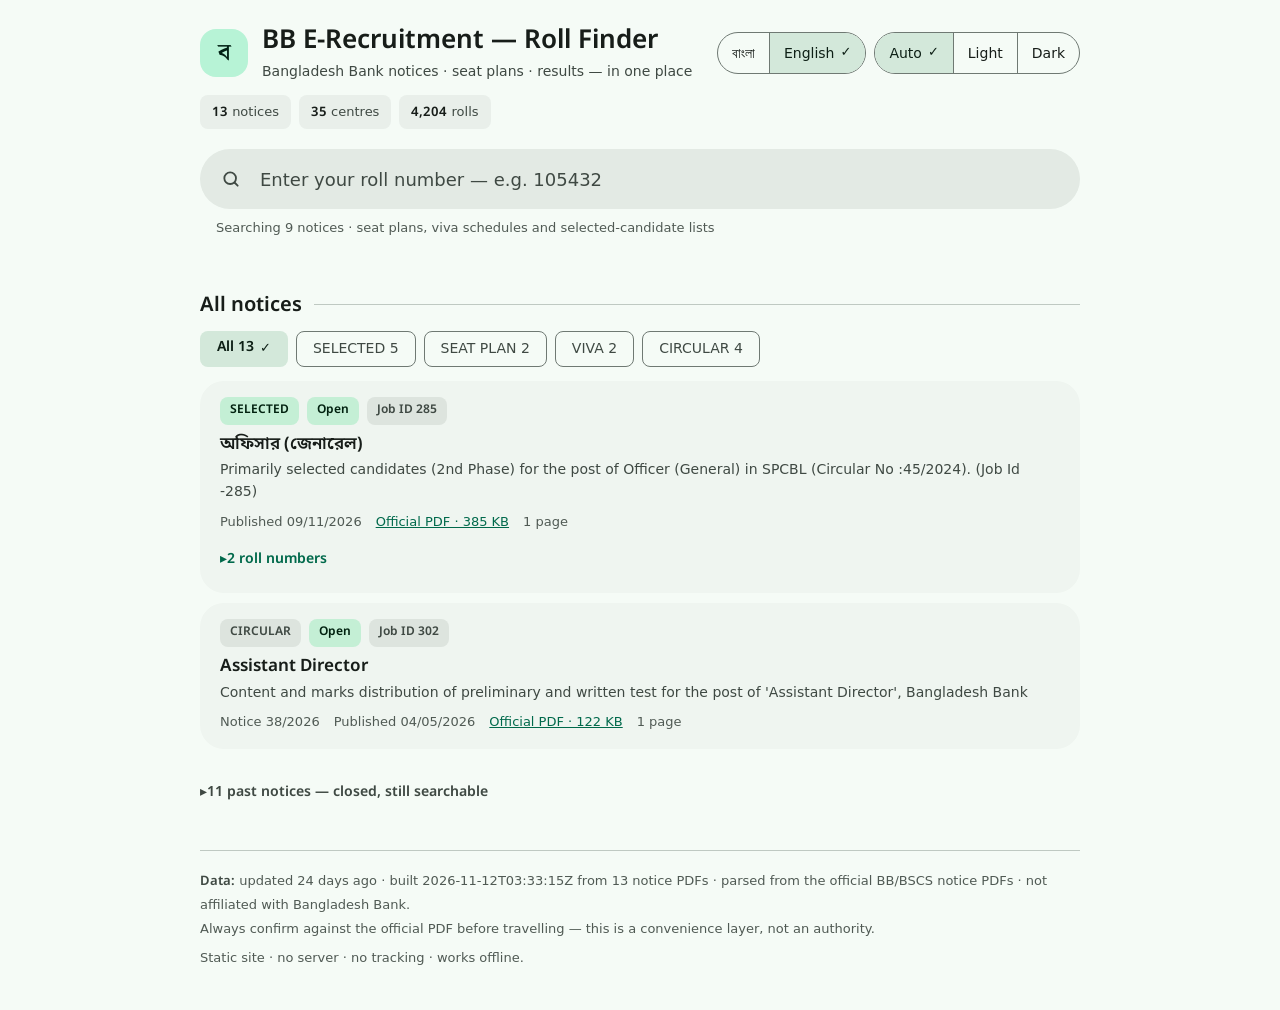
==== commit 737ad23d: "notices: auto-update" ====
--- a/index.html
+++ b/index.html
@@ -197,8 +197,13 @@
 
 /* M3 segmented button: outlined group, selected segment is tonal with a check */
 .seg{display:inline-flex;border:1px solid var(--md-outline);border-radius:var(--r-full);overflow:hidden}
+/* padding is 14px, not the M3 default 16px: at 14px the English control
+   set (the widest) still fits beside the brand on one row. At 16px it
+   overflowed by 14px and the whole header jumped 54px taller the moment
+   you switched to English. uitest asserts the one-row layout in both
+   languages, so this value is load-bearing. */
 .seg button{position:relative;border:0;background:transparent;color:var(--md-on-surface);cursor:pointer;
-  font:inherit;font-size:14px;font-weight:500;min-height:40px;padding:0 16px;line-height:1.3;
+  font:inherit;font-size:14px;font-weight:500;min-height:40px;padding:0 14px;line-height:1.3;
   display:inline-flex;align-items:center;gap:6px}
 .seg button + button{border-left:1px solid var(--md-outline)}
 .seg button::before{content:"";position:absolute;inset:0;background:currentColor;opacity:0;transition:opacity .15s}
@@ -321,6 +326,21 @@
 .meta b{color:var(--md-on-surface);font-weight:600}
 .grid{display:grid;grid-template-columns:repeat(auto-fit,minmax(150px,1fr));gap:10px}
 .cell{background:var(--md-surface-container);border-radius:var(--r-md);padding:12px 14px}
+
+/* Structured "what happens next": one box per fact, stacked, label left and
+   value right so the eye can land on a single row. Beats a paragraph for
+   somebody checking a gate-closing time on a phone the morning of an exam.
+   The label column is capped so a long venue still gets most of the width;
+   under 620px the label sits above the value instead. */
+.dets{display:grid;gap:8px;margin-top:10px}
+.det{display:grid;grid-template-columns:minmax(7.5rem,auto) 1fr;gap:2px 18px;align-items:baseline;
+  background:var(--md-surface-container);border-radius:var(--r-md);padding:12px 16px}
+.det .k{font-size:12px;font-weight:600;letter-spacing:.03em;text-transform:uppercase;
+  color:var(--md-on-surface-variant);line-height:1.5}
+.det .v{font-size:15px;font-weight:600;color:var(--md-on-surface);line-height:1.5}
+.det.warn{background:var(--md-tertiary-container)}
+.det.warn .k{color:var(--md-on-tertiary-container);opacity:.85}
+.det.warn .v{color:var(--md-on-tertiary-container)}
 .k{font-size:12px;letter-spacing:0;text-transform:none;color:var(--md-on-surface-variant);
   margin-bottom:2px;font-weight:400}
 .v{font-size:16px;font-weight:600;font-variant-numeric:tabular-nums}
@@ -429,6 +449,7 @@
   .card{padding:18px 16px;border-radius:var(--r-lg)}
   .panel{padding:18px 16px}
   .ncard{padding:14px 16px}
+  .det{grid-template-columns:1fr;gap:3px;padding:11px 14px}
   .rollgrid{grid-template-columns:repeat(auto-fill,minmax(min(100%,4.9rem),1fr))}
 }
 
@@ -647,7 +668,7 @@
   hintScanned:n => ` · ${n} scanned notice${n>1?"s":""} cannot be searched`,
   statNotices:"notices", statCentres:"centres", statRolls:"rolls",
   allNotices:"All notices", all:"All",
-  lang:"Language", theme:"Theme", system:"System", light:"Light", dark:"Dark",
+  lang:"Language", theme:"Theme", system:"Auto", light:"Light", dark:"Dark",
   examToday:"Exam today", daysLeft:d => `${d} day${+d===1?"":"s"} left`, upcoming:"Upcoming",
   completed:"Completed", ongoing:"Open",
   cdToday:"Your exam is today", cdTomorrow:"Your exam is tomorrow",
@@ -766,7 +787,7 @@
 /* data is inlined at build time by parser/build_site.py so the page works
    from file://, from a phone with no signal, and inside sandboxed previews */
 const DATA = {
- "generated": "2026-11-12T03:11:21Z",
+ "generated": "2026-11-12T03:33:15Z",
  "source": "https://erecruitment.bb.org.bd/career/jobopportunity.php",
  "notices": [
   {
@@ -1484,6 +1505,60 @@
    "note": "Written exam 20/11/2026, 3:00–5:00 PM at the Academic Building, Faculty of Business Studies, University of Dhaka. Admit card required; be there one hour early — the gate closes at 3:00 PM. No calculator, phone, smartwatch, bag or jewellery.",
    "headlineBn": "অভিনন্দন! আপনি প্রাথমিক পরীক্ষায় উত্তীর্ণ হয়েছেন — এরপর লিখিত পরীক্ষা",
    "noteBn": "লিখিত পরীক্ষা ২০/১১/২০২৬, বিকাল ৩:০০–৫:০০টা, ঢাকা বিশ্ববিদ্যালয় ব্যবসায় শিক্ষা অনুষদের একাডেমিক ভবনে। প্রবেশপত্র আবশ্যক; এক ঘণ্টা আগে পৌঁছান — ৩:০০টায় গেট বন্ধ হয়ে যাবে। ক্যালকুলেটর, মোবাইল, স্মার্টওয়াচ, ব্যাগ বা গয়না আনা যাবে না।",
+   "details": [
+    {
+     "k": "Date",
+     "v": "20 November 2026 (Friday)"
+    },
+    {
+     "k": "Time",
+     "v": "3:00 PM – 5:00 PM"
+    },
+    {
+     "k": "Venue",
+     "v": "Academic Building, Faculty of Business Studies, University of Dhaka"
+    },
+    {
+     "k": "Be there by",
+     "v": "2:00 PM — the gate closes at 3:00 PM"
+    },
+    {
+     "k": "Bring",
+     "v": "Admit card and a photo ID"
+    },
+    {
+     "k": "Not allowed",
+     "v": "Calculator, mobile phone, smartwatch, bag, jewellery",
+     "warn": true
+    }
+   ],
+   "detailsBn": [
+    {
+     "k": "তারিখ",
+     "v": "২০ নভেম্বর ২০২৬ (শুক্রবার)"
+    },
+    {
+     "k": "সময়",
+     "v": "বিকাল ৩:০০ – ৫:০০"
+    },
+    {
+     "k": "কেন্দ্র",
+     "v": "একাডেমিক ভবন, ব্যবসায় শিক্ষা অনুষদ, ঢাকা বিশ্ববিদ্যালয়"
+    },
+    {
+     "k": "পৌঁছানোর সময়",
+     "v": "দুপুর ২:০০ — বিকাল ৩:০০টায় গেট বন্ধ হয়ে যাবে"
+    },
+    {
+     "k": "সঙ্গে আনুন",
+     "v": "প্রবেশপত্র ও ছবিসহ পরিচয়পত্র"
+    },
+    {
+     "k": "আনা যাবে না",
+     "v": "ক্যালকুলেটর, মোবাইল ফোন, স্মার্টওয়াচ, ব্যাগ, গয়না",
+     "warn": true
+    }
+   ],
    "rollCount": 334
   },
   {
@@ -6546,7 +6621,18 @@
                                           return { tone:"ok", title:t("congratsPrimary"), steps:t("nextPrimary") };
   return { tone:"neutral", title:t("congratsGeneric"), steps:t("nextPrimary") };
 }
-function nextBlock(steps, note){
+function detailRows(details){
+  return `<div class="dets">` + details.map(d =>
+    `<div class="det${d.warn ? " warn" : ""}">` +
+      `<div class="k">${esc(d.k)}</div><div class="v">${esc(d.v)}</div></div>`).join("") + `</div>`;
+}
+/* A curated notice can describe the next step two ways. `details` is a list
+   of labelled facts and wins, because a candidate scanning for a time or a
+   gate-closing deadline should not have to read a paragraph to find it.
+   `note` is the older free-prose form and stays as the fallback. */
+function nextBlock(steps, note, details){
+  if (details && details.length)
+    return `<div class="next"><h4>${esc(t("whatNext"))}</h4>${detailRows(details)}</div>`;
   if (note) return `<div class="next"><h4>${esc(t("whatNext"))}</h4><p>${esc(note)}</p></div>`;
   if (!steps || !steps.length) return "";
   return `<div class="next"><h4>${esc(t("whatNext"))}</h4><ol>${
@@ -6621,6 +6707,7 @@
   const group = (n.groups || []).find(g => g.rolls.includes(roll)) || null;
   const o = outcomeOf(n);
   const note = LANG === "bn" ? (n.noteBn || n.note) : (n.note || n.noteBn);
+  const details = LANG === "bn" ? (n.detailsBn || n.details) : (n.details || n.detailsBn);
   const st = statusOf(n);
   return `<div class="card${pref ? " preferred" : ""}">
     <div class="kicker">
@@ -6633,7 +6720,7 @@
       <div class="big">${esc(o.title)}</div>
       <div class="refline">${esc(t("selectedRef"))}<b>${esc(NUM(roll))}</b></div>
     </div>
-    ${nextBlock(o.steps, note)}
+    ${nextBlock(o.steps, note, details)}
     ${provenance(n)}
     <div class="actions"><a class="btn primary" href="${safeHref(n.pdf)}" target="_blank" rel="noopener noreferrer">${esc(t("openPdf"))}</a></div>
   </div>`;
@@ -6878,6 +6965,11 @@
   document.documentElement.lang = code;
   paintStatic();
   renderToggles();
+  // The box the user typed into is the one thing paintStatic cannot reach:
+  // it holds a value, not a label. Round-trip it through ASCII so Bengali
+  // digits become 200983 in English and 2009৮3 can never survive a switch.
+  const box = $("#roll");
+  if (box && box.value.trim()) box.value = NUM(AS(box.value));
   renderNotices();
   renderResult();
 }
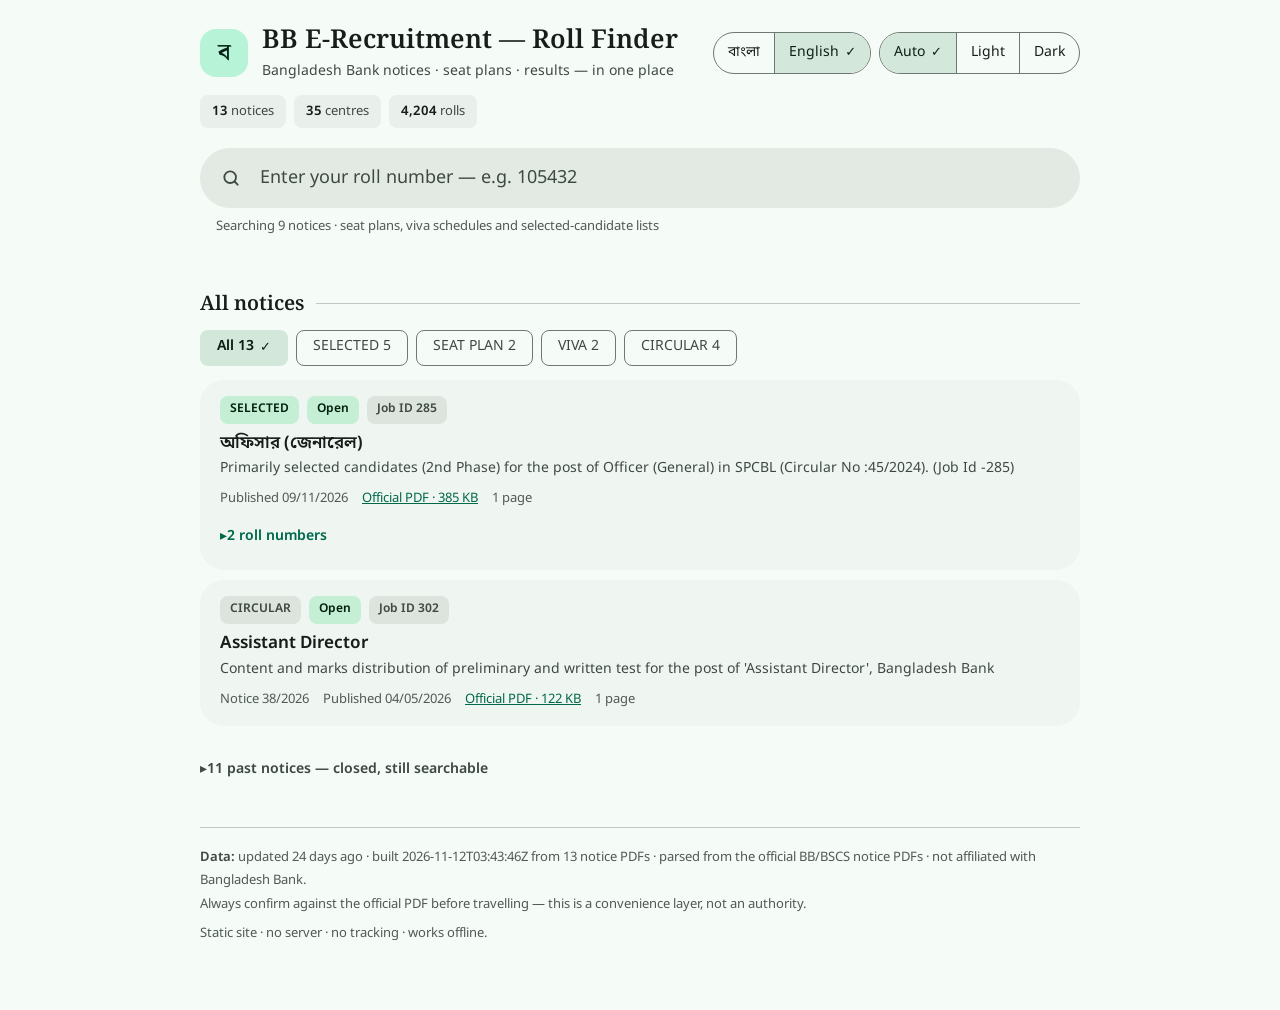
==== commit 4b322e39: "notices: auto-update" ====
--- a/index.html
+++ b/index.html
@@ -787,7 +787,7 @@
 /* data is inlined at build time by parser/build_site.py so the page works
    from file://, from a phone with no signal, and inside sandboxed previews */
 const DATA = {
- "generated": "2026-11-12T03:33:15Z",
+ "generated": "2026-11-12T03:43:46Z",
  "source": "https://erecruitment.bb.org.bd/career/jobopportunity.php",
  "notices": [
   {
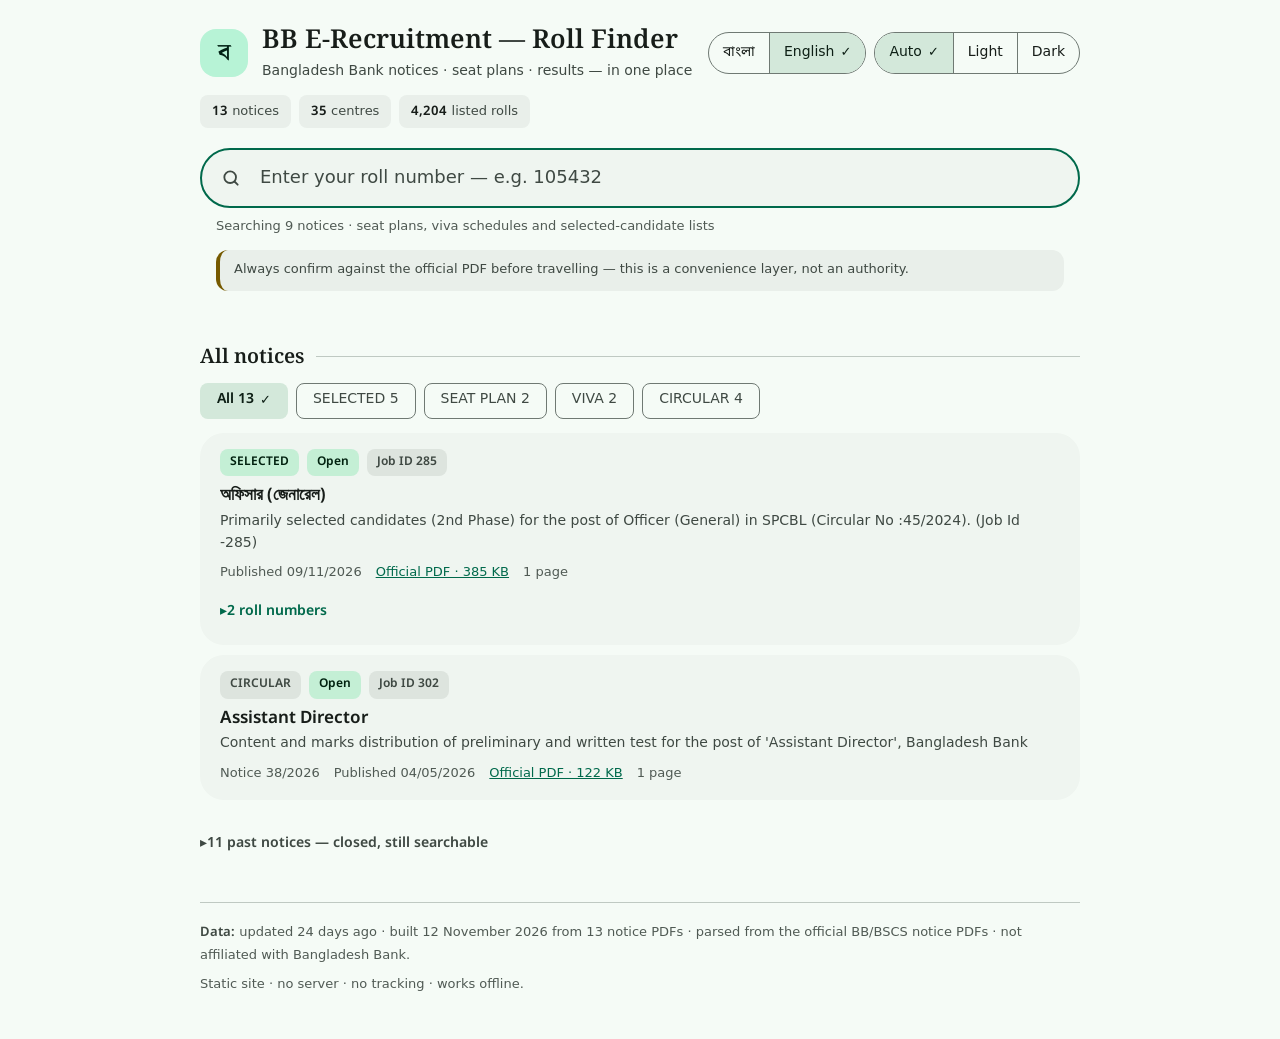
==== commit 148cd482: "notices: auto-update" ====
--- a/index.html
+++ b/index.html
@@ -20,10 +20,33 @@
 <link rel="icon" href="favicon-32.png" sizes="32x32">
 <link rel="apple-touch-icon" href="apple-touch-icon.png">
 <meta name="apple-mobile-web-app-capable" content="yes">
-<meta name="apple-mobile-web-app-status-bar-style" content="black-translucent">
+<meta name="apple-mobile-web-app-status-bar-style" content="default">
+<meta name="apple-mobile-web-app-title" content="BB Roll">
+<link rel="canonical" href="https://bb-roll-finder.pages.dev/">
 <meta property="og:title" content="BB E-Recruitment — Roll Finder">
 <meta property="og:description" content="Find your exam centre, seat, time and map by roll number.">
 <meta property="og:type" content="website">
+<meta property="og:url" content="https://bb-roll-finder.pages.dev/">
+<meta property="og:image" content="https://bb-roll-finder.pages.dev/og-card.png">
+<meta property="og:image:width" content="1200">
+<meta property="og:image:height" content="630">
+<meta property="og:locale" content="en_US">
+<meta property="og:locale:alternate" content="bn_BD">
+<meta name="twitter:card" content="summary_large_image">
+<meta name="twitter:title" content="BB E-Recruitment — Roll Finder">
+<meta name="twitter:description" content="Find your exam centre, seat, time and map by roll number.">
+<meta name="twitter:image" content="https://bb-roll-finder.pages.dev/og-card.png">
+<script type="application/ld+json">
+{"@context":"https://schema.org","@type":"WebSite",
+ "name":"BB E-Recruitment — Roll Finder",
+ "alternateName":"BB Roll Finder",
+ "url":"https://bb-roll-finder.pages.dev/",
+ "inLanguage":["en","bn"],
+ "description":"Find your Bangladesh Bank exam centre, seat range, date, time and map location by roll number.",
+ "potentialAction":{"@type":"SearchAction",
+   "target":{"@type":"EntryPoint","urlTemplate":"https://bb-roll-finder.pages.dev/#roll={roll_number}"},
+   "query-input":"required name=roll_number"}}
+</script>
 
 <!-- Runs before any CSS so the stored theme is applied on the very first paint.
      Without this the page renders light, then flips to dark a frame later. -->
@@ -33,10 +56,20 @@
     var t = localStorage.getItem("bb-theme");
     if (t === "light" || t === "dark") document.documentElement.setAttribute("data-theme", t);
     var l = localStorage.getItem("bb-lang");
-    if (l === "en" || l === "bn"){
-      document.documentElement.setAttribute("data-lang", l);
-      document.documentElement.lang = l;
+    if (l !== "en" && l !== "bn"){
+      /* No saved choice: follow the browser, exactly as core/language.js
+         does. Kept in sync by tools/selftest.py. */
+      var list = (navigator.languages && navigator.languages.length)
+                 ? navigator.languages : [navigator.language];
+      l = "en";
+      for (var i = 0; i < list.length; i++){
+        var tag = String(list[i] || "").toLowerCase();
+        if (tag === "bn" || tag.indexOf("bn-") === 0){ l = "bn"; break; }
+        if (tag === "en" || tag.indexOf("en-") === 0){ l = "en"; break; }
+      }
     }
+    document.documentElement.setAttribute("data-lang", l);
+    document.documentElement.lang = l;
   }catch(e){}
 
   /* Font preloads are injected rather than written as static <link> tags.
@@ -50,6 +83,8 @@
     if (location.protocol === "http:" || location.protocol === "https:"){
       ["fonts/noto-sans-bengali-bengali-400-normal.woff2",
        "fonts/noto-sans-bengali-latin-400-normal.woff2",
+       "fonts/noto-sans-bengali-bengali-600-normal.woff2",
+       "fonts/noto-serif-bengali-bengali-600-normal.woff2",
        "fonts/noto-serif-bengali-latin-600-normal.woff2"].forEach(function(href){
         var el = document.createElement("link");
         el.rel = "preload"; el.as = "font"; el.type = "font/woff2";
@@ -231,6 +266,11 @@
 .search input::placeholder{color:var(--md-on-surface-variant)}
 .search svg{position:absolute;left:21px;top:50%;transform:translateY(-50%);color:var(--md-on-surface-variant)}
 .hint{color:var(--text-muted);font-size:13px;margin:8px 16px 0}
+/* 7.6 — this used to be the third grey line of the footer. It is the sentence
+   that stops somebody travelling on a bad match, so it sits with the search. */
+.callout{display:flex;gap:8px;margin:12px 16px 0;padding:10px 14px;border-radius:var(--r-sm);
+  background:var(--md-surface-container);color:var(--md-on-surface-variant);
+  border-left:4px solid var(--md-tertiary);font-size:13px;line-height:1.6}
 
 /* -------------------------------------------------------- disambiguation
    A roll number is only unique inside a job. When one number lands in more
@@ -319,6 +359,14 @@
 .prov{margin-top:12px;padding:12px 14px;border-radius:var(--r-sm);font-size:13px;line-height:1.65;
   background:var(--md-surface-container);color:var(--md-on-surface-variant)}
 .prov b{color:var(--md-on-surface);font-weight:600}
+/* P1-1 — a roll the OCR itself could not read twice the same way. Tertiary
+   container is the same tone .det.warn uses, so "something here needs your
+   attention" looks identical wherever it appears, and it is visibly not the
+   neutral grey of the ordinary provenance note directly beneath it. */
+.prov.warn{background:var(--md-tertiary-container);color:var(--md-on-tertiary-container);
+  border-left:4px solid var(--md-tertiary)}
+.prov.warn b{color:var(--md-on-tertiary-container);display:block;margin-bottom:2px}
+.prov.warn a{color:var(--md-on-tertiary-container)}
 .scanwarn{margin-top:10px;padding:12px 14px;border-radius:var(--r-sm);font-size:13px;line-height:1.6;
   background:var(--md-tertiary-container);color:var(--md-on-tertiary-container)}
 
@@ -360,6 +408,10 @@
 .btn.primary{background:var(--md-primary);color:var(--md-on-primary);border-color:var(--md-primary)}
 .btn.primary:hover{box-shadow:var(--md-shadow, 0 1px 3px rgba(0,0,0,.3))}
 .mapbox{margin-top:14px;border-radius:var(--r-lg);overflow:hidden;display:none}
+/* 7.2 — offline the embed is a blank grey rectangle that reads as a broken
+   build. Same footprint, but it says what is wrong. */
+.mapoffline{padding:22px 18px;text-align:center;font-size:13px;line-height:1.6;
+  background:var(--md-surface-container);color:var(--md-on-surface-variant)}
 .mapbox iframe{width:100%;height:300px;border:0;display:block}
 :root[data-theme="dark"] .mapbox iframe{filter:invert(.9) hue-rotate(180deg) saturate(.75)}
 @media (prefers-color-scheme: dark){
@@ -385,7 +437,11 @@
   max-height:min(50vh,400px);overflow:auto;overscroll-behavior:contain}
 .rollchip{font-variant-numeric:tabular-nums;text-align:center;padding:6px 4px;border-radius:var(--r-xs);
   background:var(--md-surface-high);font-size:13px;color:var(--md-on-surface-variant);white-space:nowrap}
-.rollchip.hit{background:var(--md-primary);color:var(--md-on-primary);font-weight:600}
+/* 7.4 — the searched roll inside a long list. Tertiary rather than primary:
+   primary is the same green as the surrounding chips' accent and the hit was
+   not reliably findable by eye in a 1,037-chip grid. */
+.rollchip.hit{background:var(--md-tertiary-container);color:var(--md-on-tertiary-container);
+  font-weight:700;outline:2px solid var(--md-tertiary);outline-offset:-2px}
 .rollempty{padding:14px;text-align:center;color:var(--text-muted);font-size:14px}
 .grouphead{font-size:14px;font-weight:600;margin:14px 0 8px}
 .grouphead:first-child{margin-top:4px}
@@ -456,9 +512,38 @@
 /* ===== print.css ===== */
 @media print{
   body{background:#fff;color:#000;padding:0}
-  .controls,.filters,.search,.hint,.actions,.mapbox,.rolltools,#notices,h2,.disambig{display:none !important}
-  .card,.panel{break-inside:avoid;box-shadow:none;border:1px solid #999}
+  /* The masthead used to eat the whole first sheet on its own and push the
+     card the reader actually wants onto page 2. On paper the branding earns
+     one line, not a page. */
+  header{margin:0 0 8px;padding:0;border:0}
+  .stats,.sub,.logo{display:none !important}
+  h1{font-size:13px !important;margin:0 !important}
+  .topbar{margin:0 !important;padding:0 !important;border:0 !important;display:block !important}
+  footer{font-size:9.5px;margin-top:10px}
+  .controls,.filters,.search,.hint,.callout,.mapbox,.rolltools,#notices,h2,.disambig{display:none !important}
+  /* A result card is nearly a full page, so break-inside:avoid on the card
+     pushed it past the masthead and wasted the whole first sheet. Let the
+     card flow and protect the small units instead — a row or a panel split
+     across a page fold is what actually looks broken. */
+  .card{box-shadow:none;border:1px solid #999;break-inside:auto}
+  .panel,.det,.prov,.cd,.ident,.cell{break-inside:avoid}
   .rollgrid{max-height:none;overflow:visible}
+
+  /* 7.7 — .actions used to be hidden outright, so somebody holding the
+     printout had no way to reach the notice it came from. The buttons are
+     still useless on paper, but the PDF link is not: print it as its URL.
+     Everything in .actions is either that link or a button, so hiding the
+     buttons and unhiding the one anchor keeps it to a single line. */
+  .actions{margin-top:10px;display:block}
+  .actions button{display:none !important}
+  .actions a{display:none}
+  /* strip the on-screen button chrome: on paper this is a line of text, not
+     a control, and the pill border round a URL reads as a form field */
+  .actions a[href$=".pdf"]{display:inline;font-size:10.5px;color:#000;text-decoration:none;
+    border:0;background:none;padding:0;margin:0;font-weight:600}
+  .actions a[href$=".pdf"]::after{content:" — " attr(data-abs);font-weight:400;word-break:break-all}
+  /* P1-1 must survive onto paper — it is the warning that matters most. */
+  .prov.warn{border:1px solid #000;padding:8px 10px}
 }
 
 </style>
@@ -496,6 +581,7 @@
       <input id="roll" type="text" inputmode="numeric" autocomplete="off" spellcheck="false" aria-describedby="hint">
     </form>
     <div class="hint" id="hint"></div>
+    <p class="callout" id="t-fconfirm"></p>
 
     <!-- The result area is NOT a live region. It can hold several full cards,
          and re-announcing all of them on every keystroke made the page
@@ -514,7 +600,6 @@
 
   <footer>
     <div><b id="t-fdata"></b> <span id="gen"></span></div>
-    <div id="t-fconfirm"></div>
     <div style="margin-top:6px" id="t-fstatic"></div>
   </footer>
 </div>
@@ -523,11 +608,11 @@
 /* ===== core/constants.js ===== */
 const KIND = {
   seat:     { key:"seat",     cls:"b-seat",     en:"Centre & seat allocation",     labEn:"SEAT PLAN", labBn:"আসন বিন্যাস" },
-  viva:     { key:"viva",     cls:"b-viva",     en:"Viva / interview schedule",    labEn:"VIVA",      labBn:"মৌখিক" },
+  viva:     { key:"viva",     cls:"b-viva",     en:"Viva / interview schedule",    labEn:"VIVA",      labBn:"ভাইভা" },
   result:   { key:"result",   cls:"b-result",   en:"Written result",               labEn:"RESULT",    labBn:"ফলাফল" },
   selected: { key:"selected", cls:"b-selected", en:"Primarily selected list",      labEn:"SELECTED",  labBn:"নির্বাচিত" },
   circular: { key:"circular", cls:"b-circular", en:"Schedule / circular",          labEn:"CIRCULAR",  labBn:"বিজ্ঞপ্তি" },
-  scanned:  { key:"scanned",  cls:"b-scanned",  en:"Scanned image — not searchable",labEn:"SCANNED",  labBn:"স্ক্যান" }
+  scanned:  { key:"scanned",  cls:"b-scanned",  en:"Scanned image — not searchable",labEn:"SCANNED",  labBn:"স্ক্যান করা" }
 };
 /* ------------------------------------------------------------- identity
    A roll number is only unique inside a job, so the job is what every card
@@ -555,9 +640,28 @@
   const s = String(u ?? "").trim();
   if (!s) return "";
   if (/[\u0000-\u001f\u007f]/.test(s)) return "";          // smuggled control chars
+  /* "//evil.example/x.pdf" carries no scheme, so the check below waves it
+     through — but a browser reads it as protocol-relative and goes off-origin
+     on the current protocol. Every legitimate link here is either a relative
+     notices/ path or an explicit https:// URL, so this costs nothing. */
+  if (s.indexOf("//") === 0) return "";
   const scheme = /^([a-z][a-z0-9+.\-]*):/i.exec(s);        // relative paths have none
   if (scheme && !/^https?$/i.test(scheme[1])) return "";   // javascript:, data:, vbscript:
   return esc(s);
+};
+
+/* print.css prints the official-PDF link as its URL so a printed card is
+   still traceable back to the notice. CSS attr() can only read what is
+   literally in the attribute, and that is a relative "notices/..." path —
+   useless on paper. Resolving it here rather than in a beforeprint handler
+   keeps it correct when the page is rendered to PDF programmatically, which
+   never fires that event. */
+const pdfAttrs = u => {
+  const h = safeHref(u);
+  if (!h) return "";
+  let abs = h;
+  try { abs = new URL(String(u), location.href).href; } catch(e){}
+  return `href="${h}" data-abs="${esc(abs)}"`;
 };
 
 /* ===== core/numbers.js ===== */
@@ -574,15 +678,21 @@
 
 /* Clock times arrive as "10:00 AM" / "1:30 PM". In Bengali that reads like a
    machine export; people say the part of the day first — সকাল ১০:০০,
-   দুপুর ১:৩০, বিকাল ৩:৩০ — and use Bengali digits. English is left alone. */
+   দুপুর ১:৩০, বিকাল ৩:৩০ — and use Bengali digits. English is left alone.
+
+   A time that does not match the expected shape — "10.00 AM", "১০টা",
+   "10:00 - 11:00" — used to fall through completely and print ASCII digits in
+   the middle of a Bengali card. BN() over the result fixes that: it only
+   touches 0-9, so digits the replacer already localised are left alone. */
 const clock = s => {
   if (!s || LANG !== "bn") return s;
-  return String(s).replace(/(\d{1,2}):(\d{2})\s*(AM|PM)/gi, (_, h, m, ap) => {
+  const out = String(s).replace(/(\d{1,2}):(\d{2})\s*(AM|PM)/gi, (_, h, m, ap) => {
     let hh = +h % 12; if (/pm/i.test(ap)) hh += 12;
     const part = hh >= 5 && hh < 12 ? "সকাল" : hh >= 12 && hh < 16 ? "দুপুর"
                : hh >= 16 && hh < 18 ? "বিকাল" : hh >= 18 && hh < 20 ? "সন্ধ্যা" : "রাত";
     return `${part} ${BN(+h)}:${BN(m)}`;
   });
+  return BN(out);
 };
 
 /* "সকাল ১০:০০ – সকাল ১১:০০" -> "সকাল ১০:০০ – ১১:০০": say the part of the day once. */
@@ -599,12 +709,34 @@
   const m = /^(\d{1,2})\/(\d{1,2})\/(\d{4})$/.exec(String(s ?? "").trim());
   return m ? `${m[3]}-${m[2].padStart(2,"0")}-${m[1].padStart(2,"0")}` : null;
 };
+/* Both sides of the subtraction are UTC midnights. Doing it with local Date
+   objects meant the gap between two calendar days was 23 or 25 hours across a
+   DST change, and Math.round could then land a day out — "exam tomorrow" on
+   the morning of the exam. Bangladesh keeps no DST, so this only ever bit a
+   candidate checking from abroad, but the UTC form is correct everywhere and
+   costs nothing. The epoch-day helper keeps TODAY a Date for anything that
+   still wants one. */
+const EPOCH_DAY = dt => Math.floor(Date.UTC(dt.getFullYear(), dt.getMonth(), dt.getDate()) / 86400000);
+const TODAY_DAY = EPOCH_DAY(TODAY);
 function dayDiff(iso){
   if (!iso) return null;
-  const [y,m,d] = iso.split("-").map(Number);
-  const t = new Date(y, m-1, d); t.setHours(0,0,0,0);
-  return Math.round((t - TODAY) / 86400000);
+  const [y,m,d] = String(iso).split("-").map(Number);
+  if (!y || !m || !d) return null;
+  return Math.floor(Date.UTC(y, m-1, d) / 86400000) - TODAY_DAY;
 }
+/* The footer used to print DATA.generated raw, which in Bengali rendered as
+   ২০২৬-১১-১২T০৩:২৪:৫৪Z — a machine stamp with a stray T and Z in the middle
+   of a sentence. Only the day matters to a reader. */
+const MONTHS = {
+  en:["January","February","March","April","May","June","July","August","September","October","November","December"],
+  bn:["জানুয়ারি","ফেব্রুয়ারি","মার্চ","এপ্রিল","মে","জুন","জুলাই","আগস্ট","সেপ্টেম্বর","অক্টোবর","নভেম্বর","ডিসেম্বর"]
+};
+const fmtDay = iso => {
+  const m = /^(\d{4})-(\d{2})-(\d{2})/.exec(String(iso ?? ""));
+  if (!m) return dnum(iso);
+  const names = MONTHS[LANG] || MONTHS.en;
+  return `${NUM(+m[3])} ${names[+m[2] - 1]} ${NUM(m[1])}`;
+};
 function statusOf(n){
   const e = dayDiff(n.examDateISO), c = dayDiff(n.closingISO);
   if (e === 0)                       return { k:"today", cls:"s-today", lbl:t("examToday") };
@@ -632,11 +764,25 @@
 
 /* ===== core/language.js ===== */
 /* ------------------------------------------------------------- language */
-/* English is the default for a first-time visitor. Bengali is used only when
-   the visitor has explicitly chosen it before — an existing saved preference
-   is never silently discarded. */
+/* Resolution order, strongest first:
+     1. an explicit saved choice — never silently discarded;
+     2. the browser's own language list, in the user's priority order, so a
+        bn-BD phone opens in Bengali instead of making every visitor find the
+        toggle. Most candidates reading these notices are Bengali-first;
+     3. English.
+   Only step 2 is new. A visitor who has ever touched the toggle keeps what
+   they picked, in either direction. */
 let LANG = (() => {
   try { const v = localStorage.getItem("bb-lang"); if (v === "en" || v === "bn") return v; } catch(e){}
+  try {
+    const list = (navigator.languages && navigator.languages.length)
+      ? navigator.languages : [navigator.language];
+    for (const raw of list){
+      const tag = String(raw || "").toLowerCase();
+      if (tag === "bn" || tag.indexOf("bn-") === 0) return "bn";
+      if (tag === "en" || tag.indexOf("en-") === 0) return "en";
+    }
+  } catch(e){}
   return "en";
 })();
 /* Digits follow the interface language — Bengali UI gets ০-৯, English gets 0-9 */
@@ -648,6 +794,15 @@
    deliberately do NOT use this; they follow the interface language, because
    candidates read them off Bengali notices. */
 const JOB = v => String(v ?? "—");
+
+/* One notice can cover several job IDs at once: 20261029_bb_372 carries
+   "280, 282, 289, 294, 295, 296, 299, 300". Printed whole it overflows a badge
+   and buries the one number the candidate is looking for, so the badge shows
+   the first plus a count and the full list moves to the tooltip. */
+const JOB_LIST  = v => String(v ?? "").split(",").map(s => s.trim()).filter(Boolean);
+const JOB_LABEL = v => { const p = JOB_LIST(v); return p.length > 1 ? `${p[0]} + ${p.length - 1}` : JOB(v); };
+const jobAttr   = v => { const p = JOB_LIST(v);
+  return p.length > 1 ? ` title="${esc(t("job"))} ${esc(p.join(", "))}"` : ""; };
 
 /* Missing Bengali copy falls back to English rather than showing a raw key. */
 const t = k => (STR[LANG] && STR[LANG][k]) ?? STR.en[k] ?? k;
@@ -666,7 +821,7 @@
   srAmbig:(n,r,j) => `${n} result${n>1?"s":""} for roll ${r} across ${j} jobs — choose a job`,
   hintBase:n => `Searching ${n} notices · seat plans, viva schedules and selected-candidate lists`,
   hintScanned:n => ` · ${n} scanned notice${n>1?"s":""} cannot be searched`,
-  statNotices:"notices", statCentres:"centres", statRolls:"rolls",
+  statNotices:"notices", statCentres:"centres", statRolls:"listed rolls",
   allNotices:"All notices", all:"All",
   lang:"Language", theme:"Theme", system:"Auto", light:"Light", dark:"Dark",
   examToday:"Exam today", daysLeft:d => `${d} day${+d===1?"":"s"} left`, upcoming:"Upcoming",
@@ -675,11 +830,15 @@
   cdDays:d => `Your exam is in ${d} days`, cdPast:d => `This took place ${d} days ago`,
   beThereBy:r => `Be at the centre by ${r}`,
   examDate:"Exam date", time:"Time", beThere:"Be there by", yourRoll:"Your roll",
-  date:"Date", reportingTime:"Reporting time", batch:"Batch", post:"Post",
+  date:"Date", reportingTime:"Reporting time", yourSitting:"Your sitting",
+  batch:"Batch", post:"Post",
   centre:"Centre", rolls:"Rolls", seats:"Seats", seatRange:"Seat range",
+  stop:".",
   job:"Job ID", notice:"Notice", published:"Published", exam:"Exam", pages:n => `${n} page${n>1?"s":""}`,
   openMaps:"Open in Google Maps", showMap:"Show map here", hideMap:"Hide map",
+  mapOffline:"The map needs an internet connection. Use the button above to open it in Google Maps.",
   officialPdf:"Official PDF", openPdf:"Open official PDF", checkPortal:"Check the official portal",
+  share:"Share", shared:"Link copied",
   whatNext:"What happens next",
   yourCentre:"Your centre",
   yoursBadge:"YOUR POST",
@@ -690,6 +849,11 @@
   congratsPrimary:"Congratulations — you are on the primarily selected list",
   congratsGeneric:"Your roll is on this list",
   selectedRef:"Your roll number",
+  /* Shown only for a roll the OCR itself flagged as uncertain. This is the
+     one place the site can actively mislead somebody into travelling, so it
+     says plainly that the number may not be theirs. */
+  lowConfTitle:"This roll number was hard to read",
+  lowConfBody:"The scan is unclear at this number and repeated reads of it did not agree, so it may actually be a different roll. Before you rely on it, ",
   nextOffer:["Your offer letter has been issued — collect it and read the joining terms carefully.","Meet the joining deadline stated in the notice.","Keep your original certificates ready for verification."],
   nextPrimary:["This is a primary selection. The next step is document verification or the following phase of the process.","Watch the portal for the verification date and the document checklist.","Keep your originals and one set of photocopies ready."],
   nextSeat:["Bring your admit card and a photo ID.","Reach the centre at least one hour early.","Mobile phones, calculators, smart watches and bags are normally not allowed.","Read the official PDF for the full instructions."],
@@ -697,7 +861,7 @@
   notFoundTitle:r => `Roll ${r} is not in the notices indexed here`,
   notFoundBody:n => `We checked all ${n} searchable notices. This usually means your notice has not been added yet — new notices appear on the official portal first, then here.`,
   notFoundList:"Currently indexed:",
-  tooShort:r => `Keep typing — ${r} is too short to match anything.`,
+  tooShort:r => `${r} is too short to be a roll number — enter the whole number.`,
   nRolls:n => `${n} roll numbers`,
   nRollsIn:(r,p) => `${r} roll numbers across ${p} post${p>1?"s":""}`,
   nCentres:(c,a,b) => `${c} centres · rolls ${a}–${b}`,
@@ -722,55 +886,69 @@
   tagline:"বাংলাদেশ ব্যাংকের নোটিশ, আসন বিন্যাস ও ফলাফল — সব এক জায়গায়",
   placeholder:"রোল নম্বর লিখুন, যেমন ১০৫৪৩২",
   rollLabel:"রোল নম্বর",
-  srFound:(n,r) => `রোল ${r}-এর ${n}টি ফলাফল পাওয়া গেছে`,
-  srAmbig:(n,r,j) => `রোল ${r}-এর ${n}টি ফলাফল ${j}টি আলাদা পদে মিলেছে — আপনার পদটি বেছে নিন`,
-  hintBase:n => `${n}টি নোটিশে খোঁজা হচ্ছে — আসন বিন্যাস, মৌখিক পরীক্ষার সূচি ও নির্বাচিত প্রার্থীদের তালিকা`,
+  /* Bengali attaches the count to the thing counted, not to a possessive on
+     the roll: "রোল ২০০৯৮৩ — ২টি ফলাফল", never "রোল ২০০৯৮৩-এর ২টি ফলাফল". */
+  srFound:(n,r) => `রোল ${r} — ${n}টি ফলাফল পাওয়া গেছে`,
+  srAmbig:(n,r,j) => `রোল ${r} — ${j}টি আলাদা পদে ${n}টি ফলাফল পাওয়া গেছে, আপনার পদটি বেছে নিন`,
+  hintBase:n => `${n}টি নোটিশে খোঁজা হচ্ছে — আসন বিন্যাস, ভাইভার সূচি ও নির্বাচিত প্রার্থীদের তালিকা`,
   hintScanned:n => ` · স্ক্যান করা ${n}টি নোটিশে খোঁজা যায় না`,
-  statNotices:"নোটিশ", statCentres:"কেন্দ্র", statRolls:"রোল",
+  statNotices:"নোটিশ", statCentres:"কেন্দ্র", statRolls:"তালিকাভুক্ত রোল",
   allNotices:"সব নোটিশ", all:"সব",
   lang:"ভাষা", theme:"থিম", system:"অটো", light:"লাইট", dark:"ডার্ক",
+  /* Status badges are noun phrases — আসন্ন, চলমান — so the finished state is
+     সম্পন্ন, not the finite verb "শেষ হয়েছে". */
   examToday:"আজ পরীক্ষা", daysLeft:d => `${d} দিন বাকি`, upcoming:"আসন্ন",
-  completed:"শেষ হয়েছে", ongoing:"চলমান",
-  cdToday:"আপনার পরীক্ষা আজ", cdTomorrow:"আপনার পরীক্ষা আগামীকাল",
-  cdDays:d => `আপনার পরীক্ষা ${d} দিন পরে`, cdPast:d => `এই পরীক্ষা ${d} দিন আগে হয়ে গেছে`,
+  completed:"সম্পন্ন", ongoing:"চলমান",
+  /* Bengali puts the time adverb first: আজ আপনার পরীক্ষা, not আপনার পরীক্ষা আজ. */
+  cdToday:"আজ আপনার পরীক্ষা", cdTomorrow:"আগামীকাল আপনার পরীক্ষা",
+  cdDays:d => `আর ${d} দিন পর আপনার পরীক্ষা`, cdPast:d => `${d} দিন আগে এই পরীক্ষা হয়ে গেছে`,
   beThereBy:r => `${r}-এর মধ্যে কেন্দ্রে পৌঁছান`,
   examDate:"পরীক্ষার তারিখ", time:"সময়", beThere:"কেন্দ্রে পৌঁছানোর সময়", yourRoll:"আপনার রোল",
-  date:"তারিখ", reportingTime:"হাজির হওয়ার সময়", batch:"ব্যাচ", post:"পদ",
+  date:"তারিখ", reportingTime:"হাজির হওয়ার সময়", yourSitting:"আপনার সময়সূচি",
+  batch:"ব্যাচ", post:"পদ",
   centre:"কেন্দ্র", rolls:"রোল", seats:"আসন", seatRange:"আসনের পরিসর",
   /* no `job` key on purpose — "Job ID" is a fixed English label in every
      locale and falls through to the English dictionary. */
+  stop:"।",
   notice:"বিজ্ঞপ্তি", published:"প্রকাশিত", exam:"পরীক্ষা", pages:n => `${n} পৃষ্ঠা`,
-  openMaps:"গুগল ম্যাপে দেখুন", showMap:"মানচিত্র দেখুন", hideMap:"মানচিত্র বন্ধ করুন",
+  openMaps:"গুগল ম্যাপে দেখুন", showMap:"মানচিত্র দেখুন", hideMap:"মানচিত্র লুকান",
+  mapOffline:"মানচিত্র দেখতে ইন্টারনেট সংযোগ লাগবে। উপরের বোতাম থেকে গুগল ম্যাপে খুলুন।",
   officialPdf:"অফিসিয়াল পিডিএফ", openPdf:"অফিসিয়াল পিডিএফ খুলুন", checkPortal:"অফিসিয়াল পোর্টালে দেখুন",
+  share:"শেয়ার করুন", shared:"লিংক কপি হয়েছে",
   whatNext:"এরপর কী করবেন",
   yourCentre:"আপনার কেন্দ্র",
   yoursBadge:"আপনার পদ",
   disambigQ:(r,n) => `রোল ${r} ${n}টি আলাদা নোটিশে পাওয়া গেছে।`,
-  disambigWhy:"প্রতিটি নতুন বিজ্ঞপ্তিতে রোল নম্বর নতুন করে শুরু হয়, তাই একই নম্বর আলাদা আলাদা পদে থাকতে পারে। যে পদে আবেদন করেছেন সেটি বেছে নিন — পছন্দটি মনে রাখা হবে।",
+  disambigWhy:"প্রতিটি বিজ্ঞপ্তিতে রোল নম্বর আবার শুরু থেকে দেওয়া হয়, তাই একই নম্বর দুটি আলাদা পদের হতে পারে। আপনি যে পদে আবেদন করেছেন সেটি বেছে নিন — পছন্দটি মনে রাখা হবে।",
   showAll:"সব দেখান",
-  congratsOffer:"অভিনন্দন! আপনার নিয়োগপত্র ইস্যু হয়েছে",
+  congratsOffer:"অভিনন্দন! আপনার নিয়োগপত্র প্রদান করা হয়েছে",
   congratsPrimary:"অভিনন্দন! আপনি প্রাথমিকভাবে নির্বাচিত হয়েছেন",
-  congratsGeneric:"আপনার রোল এই তালিকায় আছে",
+  congratsGeneric:"এই তালিকায় আপনার রোল রয়েছে",
   selectedRef:"আপনার রোল নম্বর",
+  lowConfTitle:"এই রোল নম্বরটি স্পষ্ট পড়া যায়নি",
+  lowConfBody:"স্ক্যান করা ছবিতে এই নম্বরটি ঝাপসা ছিল, কয়েকবার পড়েও একই ফল আসেনি। এটি আসলে অন্য কোনো রোল নম্বরও হতে পারে। নির্ভর করার আগে ",
   nextOffer:["নিয়োগপত্র সংগ্রহ করে যোগদানের শর্তগুলো মন দিয়ে পড়ুন।","নোটিশে দেওয়া যোগদানের শেষ তারিখের মধ্যে যোগ দিন।","যাচাইয়ের জন্য মূল সনদগুলো গুছিয়ে রাখুন।"],
-  nextPrimary:["এটি প্রাথমিক নির্বাচন। এরপর কাগজপত্র যাচাই বা নিয়োগ প্রক্রিয়ার পরের ধাপ থাকতে পারে।","যাচাইয়ের তারিখ ও কাগজপত্রের তালিকার জন্য পোর্টালে নজর রাখুন।","মূল কাগজপত্র আর এক সেট ফটোকপি তৈরি রাখুন।"],
-  nextSeat:["প্রবেশপত্র আর ছবিসহ পরিচয়পত্র সঙ্গে নিন।","কমপক্ষে এক ঘণ্টা আগে কেন্দ্রে পৌঁছান।","মোবাইল ফোন, ক্যালকুলেটর, স্মার্টওয়াচ ও ব্যাগ সাধারণত ভেতরে নেওয়া যায় না।","পুরো নির্দেশনা অফিসিয়াল পিডিএফে দেখুন।"],
-  nextViva:["সব মূল সনদ ও এক সেট ফটোকপি সঙ্গে নিন।","উপরের সময়ে হাজির থাকুন — দেরি করলে সাধারণত ঢুকতে দেওয়া হয় না।","কাগজপত্রের তালিকা অফিসিয়াল পিডিএফে দেখুন।"],
-  notFoundTitle:r => `রোল ${r} এখানকার কোনো নোটিশে পাওয়া যায়নি`,
-  notFoundBody:n => `এখানকার ${n}টি নোটিশেই খোঁজা হয়েছে। সম্ভবত আপনার নোটিশটি এখনো যোগ করা হয়নি — নতুন নোটিশ আগে অফিসিয়াল পোর্টালে আসে, তারপর এখানে।`,
-  notFoundList:"এখানে এখন যেসব নোটিশ আছে:",
-  tooShort:r => `লিখতে থাকুন — ${r} দিয়ে কিছু মিলবে না, আরও সংখ্যা দিন।`,
+  nextPrimary:["এটি প্রাথমিক নির্বাচন। এরপর কাগজপত্র যাচাই বা নিয়োগ প্রক্রিয়ার পরবর্তী ধাপ রয়েছে।","যাচাইয়ের তারিখ ও কাগজপত্রের তালিকার জন্য পোর্টালে নজর রাখুন।","মূল কাগজপত্র আর এক সেট ফটোকপি তৈরি রাখুন।"],
+  nextSeat:["প্রবেশপত্র আর ছবিসহ পরিচয়পত্র সঙ্গে নিন।","কমপক্ষে এক ঘণ্টা আগে কেন্দ্রে পৌঁছান।","মোবাইল ফোন, ক্যালকুলেটর, স্মার্টওয়াচ ও ব্যাগ সাধারণত ভেতরে নেওয়া যায় না।","বিস্তারিত নির্দেশনা অফিসিয়াল পিডিএফে দেখুন।"],
+  nextViva:["সব মূল সনদ ও এক সেট ফটোকপি সঙ্গে নিন।","উপরে দেওয়া সময়ে হাজির থাকুন — দেরি করলে সাধারণত ঢুকতে দেওয়া হয় না।","কাগজপত্রের তালিকা অফিসিয়াল পিডিএফে দেখুন।"],
+  notFoundTitle:r => `এই সাইটের কোনো নোটিশে রোল ${r} পাওয়া যায়নি`,
+  notFoundBody:n => `এই সাইটে থাকা ${n}টি নোটিশেই খোঁজা হয়েছে। সম্ভবত আপনার নোটিশটি এখনো যোগ করা হয়নি — নতুন নোটিশ আগে অফিসিয়াল পোর্টালে আসে, তারপর এখানে।`,
+  notFoundList:"এই সাইটে এখন যেসব নোটিশ আছে:",
+  tooShort:r => `${r} রোল নম্বর হিসেবে খুব ছোট — পুরো নম্বরটি লিখুন।`,
   nRolls:n => `${n}টি রোল নম্বর`,
   nRollsIn:(r,p) => `${p}টি পদে মোট ${r}টি রোল নম্বর`,
   nCentres:(c,a,b) => `${c}টি কেন্দ্র · রোল ${a}–${b}`,
   nSittings:(s,r) => `${s}টি ব্যাচ · ${r}টি রোল`,
   filterList:"এই তালিকায় খুঁজুন…", copyAll:"সব কপি করুন", copied:"কপি হয়েছে", noMatchInList:"এই তালিকায় এমন কোনো রোল নেই।",
   showing:(a,b) => `${b}টির মধ্যে ${a}টি দেখানো হচ্ছে`,
-  pastNotices:n => `${n}টি পুরোনো নোটিশ — শেষ হলেও এখানে খোঁজা যায়`,
-  ocrProv:(tot) => `<b>স্ক্যান করা নোটিশ থেকে কম্পিউটার দিয়ে পড়া।</b> এই পিডিএফটি আসলে একটি ছবি। নম্বরগুলো ওসিআর দিয়ে পড়া হয়েছে, আর নোটিশে ছাপা মোট সংখ্যার${tot?` (${tot})`:""} সঙ্গে মিললে এবং কয়েকবার আলাদাভাবে পড়েও একই ফল এলেই কেবল প্রকাশ করা হয়েছে। তবু ভুল থাকতে পারে — `,
-  manualProv:"<b>স্ক্যান করা নোটিশ থেকে হাতে টাইপ করা।</b> এই পিডিএফটি আসলে একটি ছবি, তাই নম্বরগুলো হাতে টাইপ করে নোটিশে ছাপা মোট সংখ্যার সঙ্গে মিলিয়ে দেখা হয়েছে। তবু সবসময় ",
+  pastNotices:n => `${n}টি পুরোনো নোটিশ — শেষ হয়ে গেছে, তবে এখানে খোঁজা যায়`,
+  /* "কম্পিউটার দিয়ে পড়া" is a calque that reads as a description of a
+     machine rather than of the data; স্বয়ংক্রিয়ভাবে is the word a Bengali
+     notice would use. The run-on is split into three short sentences. */
+  ocrProv:(tot) => `<b>স্ক্যান করা নোটিশ থেকে স্বয়ংক্রিয়ভাবে পড়া।</b> এই পিডিএফটি একটি ছবি, তাই নম্বরগুলো ওসিআর দিয়ে পড়া হয়েছে। নোটিশে ছাপা মোট সংখ্যার${tot?` (${tot})`:""} সঙ্গে মিলেছে এবং কয়েকবার আলাদাভাবে পড়েও একই ফল এসেছে, তাই প্রকাশ করা হয়েছে। তবুও ভুল থাকতে পারে — `,
+  manualProv:"<b>স্ক্যান করা নোটিশ থেকে হাতে টাইপ করা।</b> এই পিডিএফটি একটি ছবি। নম্বরগুলো হাতে টাইপ করে নোটিশে ছাপা মোট সংখ্যার সঙ্গে মিলিয়ে দেখা হয়েছে। তবুও সবসময় ",
   confirmPdf:"অফিসিয়াল পিডিএফে মিলিয়ে নিন",
-  scannedWarn:"<b>এই নোটিশটি স্ক্যান করা ছবি।</b> এর রোল নম্বর কম্পিউটার দিয়ে পড়া যায়নি, তাই এখানে খুঁজে পাওয়া যাবে না। ",
+  scannedWarn:"<b>এই নোটিশটি স্ক্যান করা ছবি।</b> এর রোল নম্বর স্বয়ংক্রিয়ভাবে পড়া যায়নি, তাই এখানে খুঁজে পাওয়া যাবে না। ",
   openPdfCheck:"অফিসিয়াল পিডিএফ খুলে নিজে মিলিয়ে দেখুন।",
   fData:"তথ্য:", fDataRest:"· বাংলাদেশ ব্যাংক ও বিএসসিএসের অফিসিয়াল নোটিশের পিডিএফ থেকে নেওয়া · বাংলাদেশ ব্যাংকের সঙ্গে এই সাইটের কোনো সম্পর্ক নেই।",
   fConfirm:"রওনা দেওয়ার আগে অবশ্যই অফিসিয়াল পিডিএফে মিলিয়ে নিন — এটি শুধু সহায়ক একটি সাইট, অফিসিয়াল উৎস নয়।",
@@ -787,7 +965,7 @@
 /* data is inlined at build time by parser/build_site.py so the page works
    from file://, from a phone with no signal, and inside sandboxed previews */
 const DATA = {
- "generated": "2026-11-12T03:43:46Z",
+ "generated": "2026-11-12T00:00:00Z",
  "source": "https://erecruitment.bb.org.bd/career/jobopportunity.php",
  "notices": [
   {
@@ -1504,7 +1682,7 @@
    "headline": "You passed the preliminary test — written exam next",
    "note": "Written exam 20/11/2026, 3:00–5:00 PM at the Academic Building, Faculty of Business Studies, University of Dhaka. Admit card required; be there one hour early — the gate closes at 3:00 PM. No calculator, phone, smartwatch, bag or jewellery.",
    "headlineBn": "অভিনন্দন! আপনি প্রাথমিক পরীক্ষায় উত্তীর্ণ হয়েছেন — এরপর লিখিত পরীক্ষা",
-   "noteBn": "লিখিত পরীক্ষা ২০/১১/২০২৬, বিকাল ৩:০০–৫:০০টা, ঢাকা বিশ্ববিদ্যালয় ব্যবসায় শিক্ষা অনুষদের একাডেমিক ভবনে। প্রবেশপত্র আবশ্যক; এক ঘণ্টা আগে পৌঁছান — ৩:০০টায় গেট বন্ধ হয়ে যাবে। ক্যালকুলেটর, মোবাইল, স্মার্টওয়াচ, ব্যাগ বা গয়না আনা যাবে না।",
+   "noteBn": "লিখিত পরীক্ষা ২০/১১/২০২৬, বিকাল ৩:০০ – ৫:০০টা, ঢাকা বিশ্ববিদ্যালয় ব্যবসায় শিক্ষা অনুষদের একাডেমিক ভবনে। প্রবেশপত্র আবশ্যক; এক ঘণ্টা আগে পৌঁছান — ৩:০০টায় গেট বন্ধ হয়ে যাবে। ক্যালকুলেটর, মোবাইল, স্মার্টওয়াচ, ব্যাগ বা গয়না আনা যাবে না।",
    "details": [
     {
      "k": "Date",
@@ -5296,7 +5474,7 @@
    "id": "20261029_bb_372_1793248807",
    "noticeNo": null,
    "kind": "selected",
-   "jobId": "280, 282, 289, 294, 295, 296",
+   "jobId": "280, 282, 289, 294, 295, 296, 299, 300",
    "category": "Selected Candidate",
    "title": "Primarily selected candidates (2nd and 3rd Phase) for 10 category posts of SPCBL (Circular No :45/2024). (Job Id -280, 282, 289, 294, 295, 296, 299 & 300)",
    "pdf": "notices/20261029_bb_372_1793248807.pdf",
@@ -5352,7 +5530,7 @@
      ]
     },
     {
-     "post": "জুনিয়র টেকনিশিয়ান (অরিজিনেশন)",
+     "post": "জুনিয়র টেকনিশিয়ান (অরিগেশন)",
      "rolls": [
       801
      ]
@@ -6588,7 +6766,7 @@
   if (n.noticeNo)  bits.push(`${t("notice")} ${dnum(n.noticeNo)}`);
   if (n.published) bits.push(`${t("published")} ${dnum(n.published)}`);
   return `<div class="ident">
-    <div class="jobtag"><span class="k">${esc(t("job"))}</span><span class="v">${esc(JOB(n.jobId))}</span></div>
+    <div class="jobtag"${jobAttr(n.jobId)}><span class="k">${esc(t("job"))}</span><span class="v">${esc(JOB_LABEL(n.jobId))}</span></div>
     <div class="identtext">
       <p class="post">${esc(post || t("multiPost"))}</p>
       ${bits.length ? `<div class="identmeta">${bits.map(b => `<span>${esc(b)}</span>`).join("")}</div>` : ""}
@@ -6603,12 +6781,33 @@
 function provenance(n){
   if (n.rollSource === "ocr"){
     const tot = n.ocrChecks && n.ocrChecks.printedTotal ? dnum(n.ocrChecks.printedTotal) : "";
-    return `<div class="prov">${t("ocrProv")(tot)}<a href="${safeHref(n.pdf)}" target="_blank" rel="noopener noreferrer">${esc(t("confirmPdf"))}</a>.</div>`;
+    return `<div class="prov">${t("ocrProv")(tot)}<a ${pdfAttrs(n.pdf)} target="_blank" rel="noopener noreferrer">${esc(t("confirmPdf"))}</a>${esc(t("stop"))}</div>`;
   }
   if (n.rollSource === "manual"){
-    return `<div class="prov">${t("manualProv")}<a href="${safeHref(n.pdf)}" target="_blank" rel="noopener noreferrer">${esc(t("confirmPdf"))}</a>.</div>`;
+    return `<div class="prov">${t("manualProv")}<a ${pdfAttrs(n.pdf)} target="_blank" rel="noopener noreferrer">${esc(t("confirmPdf"))}</a>${esc(t("stop"))}</div>`;
   }
   return "";
+}
+
+/* ------------------------------------------------- low-confidence rolls
+   The OCR records the rolls it could not read the same way twice in
+   ocrChecks.lowConfidence. Until now nothing read that field, so a candidate
+   whose number was one of them got the ordinary green "you are on the list"
+   card with no hint that the scan was unclear at exactly their number.
+
+   The list is deliberately kept in rolls[] rather than dropped — a candidate
+   searching a number the notice really does contain must not be told it is
+   absent — so the disclosure has to happen at render time instead. */
+function lowConf(n, roll){
+  const lc = n.ocrChecks && n.ocrChecks.lowConfidence;
+  if (!lc || !lc.length) return false;
+  return lc.map(String).indexOf(String(roll)) !== -1;
+}
+function lowConfBlock(n, roll){
+  if (!lowConf(n, roll)) return "";
+  return `<div class="prov warn" role="note">
+    <b>${esc(t("lowConfTitle"))}</b> ${esc(t("lowConfBody"))}
+    <a ${pdfAttrs(n.pdf)} target="_blank" rel="noopener noreferrer">${esc(t("confirmPdf"))}</a>${esc(t("stop"))}</div>`;
 }
 
 /* --------------------------------------------------------- outcome panel */
@@ -6639,6 +6838,13 @@
     steps.map(s => `<li>${esc(s)}</li>`).join("")}</ol></div>`;
 }
 
+/* 7.8 — share. The page already restores #roll=NNN on load, so the link is
+   just this page plus the roll; no new routing. navigator.share exists on
+   nearly every Android browser, and app.js falls back to the clipboard. */
+function shareBtn(roll){
+  return `<button type="button" class="btn" data-share="${esc(roll)}">${esc(t("share"))}</button>`;
+}
+
 /* ---------------------------------------------------------------- cards */
 function seatCard(n, c, roll, pref){
   const from = n.examWindow?.[0], to = n.examWindow?.[1];
@@ -6666,10 +6872,11 @@
     ${nextBlock(t("nextSeat"), null)}
     <div class="actions">
       <a class="btn primary" target="_blank" rel="noopener noreferrer" href="${mapsUrl(q)}">${esc(t("openMaps"))}</a>
-      <button type="button" class="btn" data-map="1">${esc(t("showMap"))}</button>
-      <a class="btn" href="${safeHref(n.pdf)}" target="_blank" rel="noopener noreferrer">${esc(t("officialPdf"))}</a>
+      <button type="button" class="btn" data-map="1" aria-expanded="false" aria-controls="map-${esc(n.id)}">${esc(t("showMap"))}</button>
+      <a class="btn" ${pdfAttrs(n.pdf)} target="_blank" rel="noopener noreferrer">${esc(t("officialPdf"))}</a>
+      ${shareBtn(roll)}
     </div>
-    <div class="mapbox"><iframe loading="lazy" title="map"
+    <div class="mapbox" id="map-${esc(n.id)}" role="region" aria-label="${esc(t("yourCentre"))}"><iframe loading="lazy" title="${esc(t("yourCentre"))}"
       data-src="https://maps.google.com/maps?q=${encodeURIComponent(q)}&z=15&output=embed"></iframe></div>
   </div>`;
 }
@@ -6686,19 +6893,20 @@
     ${identBlock(n, null, { preferred: pref })}
     ${countdown(toISO(info.d), clock(info.t), null)}
     <div class="panel info">
-      <div class="eyebrow">${esc(t("reportingTime"))}</div>
+      <div class="eyebrow">${esc(t("yourSitting"))}</div>
       <div class="big">${esc(dnum(info.d) || "—")}${info.t ? ` · ${esc(clock(info.t))}` : ""}</div>
       ${n.venue ? `<div class="refline">${esc(n.venue)}</div>` : ""}
     </div>
     <div class="grid">
       <div class="cell"><div class="k">${esc(t("date"))}</div><div class="v">${esc(dnum(info.d) || "—")}</div></div>
-      <div class="cell"><div class="k">${esc(t("reportingTime"))}</div><div class="v acc">${esc(info.t || "—")}</div></div>
+      <div class="cell"><div class="k">${esc(t("reportingTime"))}</div><div class="v acc">${esc(clock(info.t) || "—")}</div></div>
       <div class="cell"><div class="k">${esc(t("yourRoll"))}</div><div class="v">${esc(NUM(roll))}</div></div>
     </div>
     ${nextBlock(t("nextViva"), null)}
     <div class="actions">
       ${q ? `<a class="btn primary" target="_blank" rel="noopener noreferrer" href="${mapsUrl(q)}">${esc(t("openMaps"))}</a>` : ""}
-      <a class="btn" href="${safeHref(n.pdf)}" target="_blank" rel="noopener noreferrer">${esc(t("officialPdf"))}</a>
+      <a class="btn" ${pdfAttrs(n.pdf)} target="_blank" rel="noopener noreferrer">${esc(t("officialPdf"))}</a>
+      ${shareBtn(roll)}
     </div>
   </div>`;
 }
@@ -6721,8 +6929,12 @@
       <div class="refline">${esc(t("selectedRef"))}<b>${esc(NUM(roll))}</b></div>
     </div>
     ${nextBlock(o.steps, note, details)}
+    ${lowConfBlock(n, roll)}
     ${provenance(n)}
-    <div class="actions"><a class="btn primary" href="${safeHref(n.pdf)}" target="_blank" rel="noopener noreferrer">${esc(t("openPdf"))}</a></div>
+    <div class="actions">
+      <a class="btn primary" ${pdfAttrs(n.pdf)} target="_blank" rel="noopener noreferrer">${esc(t("openPdf"))}</a>
+      ${shareBtn(roll)}
+    </div>
   </div>`;
 }
 
@@ -6740,9 +6952,14 @@
     <div class="rollgrid"></div>
   </div>`;
 }
+/* The chip for the number you just searched. Every caller passed hit=null, so
+   the .hit style existed but never applied to anything; reading the live
+   search box means opening any list highlights your roll without the archive
+   having to be re-rendered on every keystroke. */
+const currentRoll = () => AS(($("#roll") || {}).value || "").replace(/\D/g, "");
 function paintRolls(wrap){
   const all = (wrap.dataset.rolls || "").split(",").filter(Boolean);
-  const hit = wrap.dataset.hit || "";
+  const hit = wrap.dataset.hit || currentRoll();
   const q   = AS((wrap.querySelector(".rollfilter") || {}).value || "").replace(/\D/g, "");
   const list = q ? all.filter(r => r.includes(q)) : all;
   const grid = wrap.querySelector(".rollgrid");
@@ -6751,6 +6968,10 @@
     : `<div class="rollempty">${esc(t("noMatchInList"))}</div>`;
   wrap.querySelector(".rollcount").textContent =
     q ? t("showing")(NUM(list.length), NUM(all.length)) : NUM(all.length);
+  /* A 1,037-chip grid scrolls inside itself, so a highlighted chip is usually
+     off-screen when the list opens. */
+  const chip = grid.querySelector(".rollchip.hit");
+  if (chip && chip.scrollIntoView) chip.scrollIntoView({ block:"nearest", inline:"nearest" });
 }
 
 /* ===== features/search.js ===== */
@@ -6808,7 +7029,8 @@
     dis.innerHTML = "";
     const cover = searchable.map(n => {
       const p = postOf(n);
-      return `<li>${esc(t("job"))} ${esc(JOB(n.jobId))} — ${esc(p || (KIND[n.kind]||{}).en || n.kind)}</li>`;
+      const kind = (KIND[n.kind] || {}).en || n.kind;
+      return `<li>${esc(t("job"))} ${esc(JOB_LABEL(n.jobId))} — ${esc(p ? `${p} · ${kind}` : kind)}</li>`;
     }).join("");
     box.innerHTML = `<div class="card bad">
       <p class="post" style="margin-bottom:8px">${esc(t("notFoundTitle")(NUM(raw)))}</p>
@@ -6833,8 +7055,8 @@
     const opts = jobs.map(j => {
       const n = lastHits.find(h => h.job === j).n;
       const p = postOf(n);
-      return `<button type="button" data-job="${esc(j)}" aria-pressed="${prefJob === j}">
-        <b>${esc(t("job"))} ${esc(JOB(j))}</b><span>${esc(p || (KIND[n.kind]||{}).en || n.kind)}</span></button>`;
+      return `<button type="button" data-job="${esc(j)}" aria-pressed="${prefJob === j}"${jobAttr(j)}>
+        <b>${esc(t("job"))} ${esc(JOB_LABEL(j))}</b><span>${esc(p || (KIND[n.kind]||{}).en || n.kind)}</span></button>`;
     }).join("");
     dis.innerHTML = `<div class="disambig">
       <p>${esc(t("disambigQ")(NUM(raw), NUM(jobs.length)))}</p>
@@ -6879,7 +7101,7 @@
         <td>${esc(clock(b.time) || "—")}</td><td class="num">${esc(NUM(b.count))}</td></tr>`).join("")}
       </tbody></table></div></details>`;
   } else if (n.kind === "scanned"){
-    detail = `<div class="scanwarn">${t("scannedWarn")}<a href="${safeHref(n.pdf)}" target="_blank" rel="noopener noreferrer">${esc(t("openPdfCheck"))}</a></div>`;
+    detail = `<div class="scanwarn">${t("scannedWarn")}<a ${pdfAttrs(n.pdf)} target="_blank" rel="noopener noreferrer">${esc(t("openPdfCheck"))}</a></div>`;
   } else if (n.groups && n.groups.length){
     const multi = n.groups.length > 1;
     detail = `<details><summary>${esc(multi
@@ -6899,7 +7121,7 @@
     <div class="nhead">
       <span class="badge ${k.cls}">${esc(kindLabel(n.kind))}</span>
       <span class="badge ${st.cls}">${esc(st.lbl)}</span>
-      <span class="badge sm">${esc(t("job"))} ${esc(JOB(n.jobId))}</span>
+      <span class="badge sm"${jobAttr(n.jobId)}>${esc(t("job"))} ${esc(JOB_LABEL(n.jobId))}</span>
     </div>
     <p class="npost">${esc(post || t("multiPost"))}</p>
     <p class="ntitle">${esc(n.title)}</p>
@@ -6910,7 +7132,7 @@
       ${n.noticeNo ? `<span>${esc(t("notice"))} ${esc(dnum(n.noticeNo))}</span>` : ""}
       ${n.published ? `<span>${esc(t("published"))} ${esc(dnum(n.published))}</span>` : ""}
       ${n.examDate ? `<span>${esc(t("exam"))} ${esc(dnum(n.examDate))}</span>` : ""}
-      <a href="${safeHref(n.pdf)}" target="_blank" rel="noopener noreferrer">${esc(t("officialPdf"))}${n.sizeKB ? ` · ${esc(NUM(n.sizeKB))} KB` : ""}</a>
+      <a ${pdfAttrs(n.pdf)} target="_blank" rel="noopener noreferrer">${esc(t("officialPdf"))}${n.sizeKB ? ` · ${esc(NUM(n.sizeKB))} KB` : ""}</a>
       ${n.pages ? `<span>${esc(t("pages")(NUM(n.pages)))}</span>` : ""}
     </div>
     ${detail}
@@ -6970,6 +7192,10 @@
   // digits become 200983 in English and 2009৮3 can never survive a switch.
   const box = $("#roll");
   if (box && box.value.trim()) box.value = NUM(AS(box.value));
+  /* P4-3: say() suppresses a repeat of the same sentence, so after a language
+     switch the status line kept the old-language text until the next
+     keystroke. Clearing the memo lets renderResult() re-announce it. */
+  lastSaid = "";
   renderNotices();
   renderResult();
 }
@@ -6994,7 +7220,7 @@
   const age = dayDiff(DATA.generated.slice(0, 10));
   const fresh = age === 0 ? t("updToday") : age === -1 ? t("updYesterday")
               : age < 0 ? t("updDays")(NUM(-age)) : t("upd");
-  $("#gen").textContent = `${fresh} ${t("builtFrom")(dnum(DATA.generated), NUM(notices.length))} ${t("fDataRest")}`;
+  $("#gen").textContent = `${fresh} ${t("builtFrom")(fmtDay(DATA.generated), NUM(notices.length))} ${t("fDataRest")}`;
 }
 
 /* ===== app.js ===== */
@@ -7007,7 +7233,37 @@
     const open = box.style.display === "block";
     box.style.display = open ? "none" : "block";
     map.textContent = open ? t("showMap") : t("hideMap");
+    map.setAttribute("aria-expanded", open ? "false" : "true");
+    /* The embed is the one part of this page that needs the network. Offline
+       it rendered as a blank grey rectangle that looked like a broken build,
+       so say what is wrong and leave the Google Maps button as the way out. */
+    if (!open && !navigator.onLine && !ifr.src){
+      if (!box.querySelector(".mapoffline")){
+        const msg = document.createElement("div");
+        msg.className = "mapoffline";
+        msg.textContent = t("mapOffline");
+        box.appendChild(msg);
+      }
+      return;
+    }
+    const off = box.querySelector(".mapoffline");
+    if (off) off.remove();
     if (!open && !ifr.src) ifr.src = ifr.dataset.src;
+    return;
+  }
+
+  /* 7.8 — share. Web Share where it exists (Android/iOS), clipboard
+     everywhere else; both paths confirm in the button itself. */
+  const sh = e.target.closest("[data-share]");
+  if (sh){
+    const url = location.origin + location.pathname + "#roll=" + sh.dataset.share;
+    const done = () => {
+      const was = sh.textContent;
+      sh.textContent = t("shared");
+      setTimeout(() => { sh.textContent = was; }, 1600);
+    };
+    if (navigator.share) navigator.share({ title: document.title, url }).catch(() => {});
+    else navigator.clipboard?.writeText(url).then(done).catch(() => {});
     return;
   }
   const th = e.target.closest("[data-theme-set]");
@@ -7037,8 +7293,15 @@
   if (f){ filter = f.dataset.f; renderNotices(); return; }
 });
 
+let filterTimer = 0;
 document.addEventListener("input", e => {
-  if (e.target.classList.contains("rollfilter")) paintRolls(e.target.closest(".rollwrap"));
+  if (!e.target.classList.contains("rollfilter")) return;
+  /* The longest list is 1,037 chips. Rebuilding that grid on every keystroke
+     is visibly janky on a low-end phone; one frame of debounce is below the
+     threshold where typing feels laggy and skips most of the work. */
+  const wrap = e.target.closest(".rollwrap");
+  clearTimeout(filterTimer);
+  filterTimer = setTimeout(() => paintRolls(wrap), 60);
 });
 /* build the chips only when a list is actually opened */
 document.addEventListener("toggle", e => {
@@ -7067,14 +7330,15 @@
    every call through BB.* would mean rewriting several hundred call sites for
    no behavioural gain on a page that loads no other scripts. */
 const BB = {
-  dom:         { $, esc, safeHref },
-  numbers:     { BN, AS, NUM, JOB, clock, clockRange },
-  dates:       { TODAY, toISO, dayDiff, statusOf, countdown, dnum },
+  dom:         { $, esc, safeHref, pdfAttrs },
+  numbers:     { BN, AS, NUM, JOB, JOB_LIST, JOB_LABEL, jobAttr, clock, clockRange },
+  dates:       { TODAY, toISO, dayDiff, statusOf, countdown, dnum, fmtDay },
   language:    { get lang(){ return LANG; }, t, STR, kindLabel },
   constants:   { KIND, POST_RE },
   data:        { DATA, notices, searchable, scannedCount, findCentre, minus60 },
   maps:        { mapsUrl },
   results:     { postOf, identBlock, provenance, outcomeOf, nextBlock,
+                 lowConf, lowConfBlock, shareBtn,
                  seatCard, sittingCard, selectedCard },
   rolls:       { rollWrapHtml, paintRolls },
   search:      { collectHits, isPref, renderResult, paintHits, say },
@@ -7101,6 +7365,22 @@
     if (e.key === "Escape"){ e.target.value = ""; renderResult(); }
   });
 
+  /* "/" jumps to the search box unless the user is already typing somewhere.
+     Deliberately not an autofocus: on a phone an autofocus opens the keyboard
+     over the content before the visitor has seen the page, so the focus is
+     only taken on a device that has a real pointer. */
+  document.addEventListener("keydown", e => {
+    if (e.key !== "/" || e.ctrlKey || e.metaKey || e.altKey) return;
+    const el = document.activeElement, tag = el ? el.tagName : "";
+    if (tag === "INPUT" || tag === "TEXTAREA" || (el && el.isContentEditable)) return;
+    e.preventDefault();
+    $("#roll").focus();
+    $("#roll").select();
+  });
+  try {
+    if (window.matchMedia && window.matchMedia("(hover: hover) and (pointer: fine)").matches) $("#roll").focus();
+  } catch(e){}
+
   const m = AS(decodeURIComponent(location.hash)).match(/roll=(\d+)/);
   if (m){ $("#roll").value = m[1]; renderResult(); }
 })();
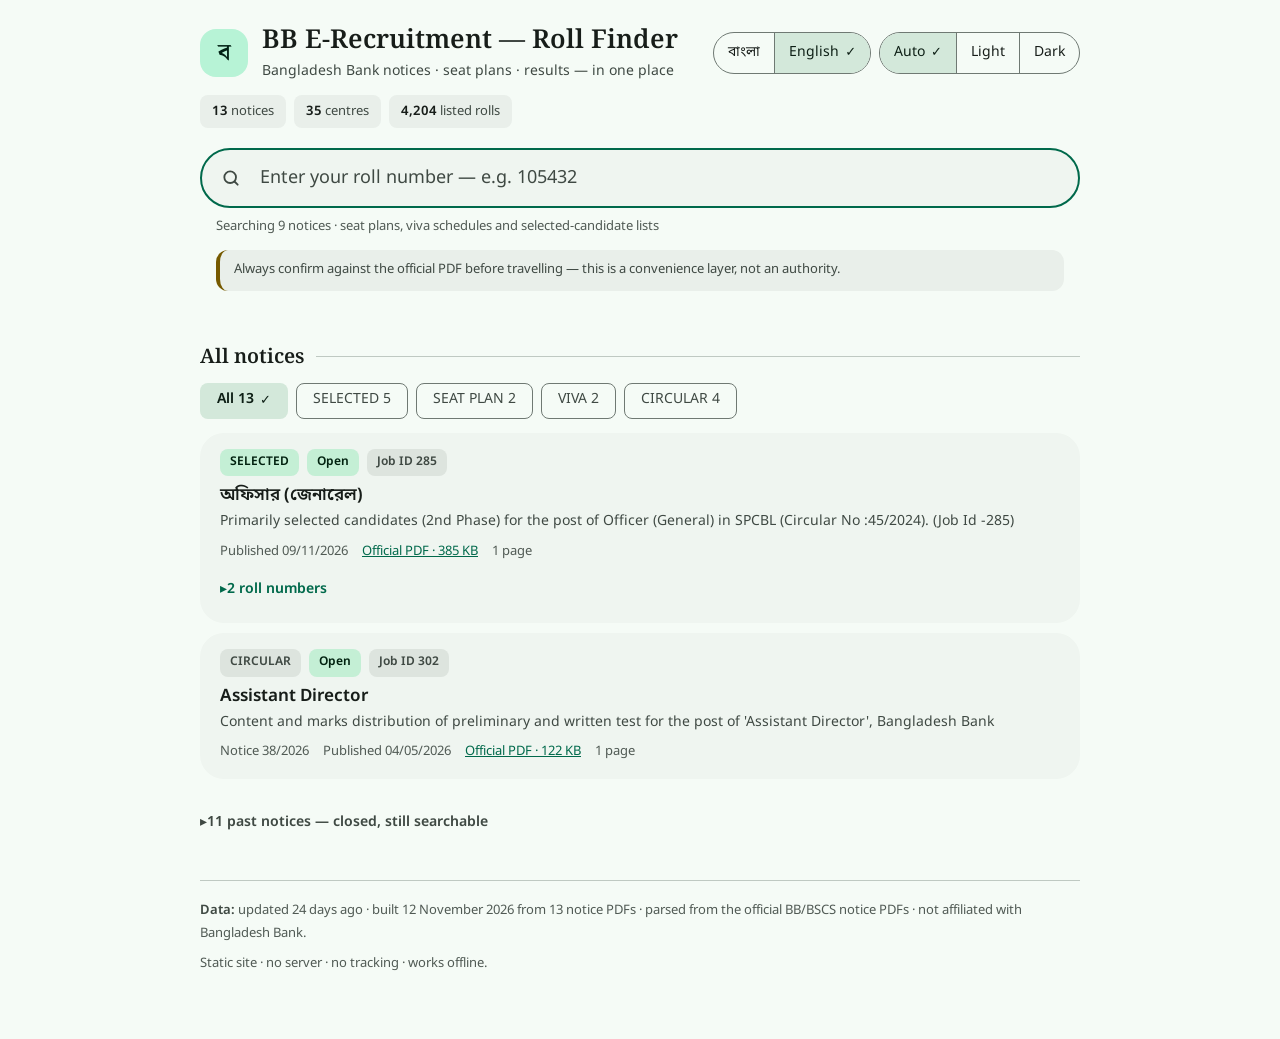
==== commit a392588a: "notices: auto-update" ====
--- a/index.html
+++ b/index.html
@@ -607,7 +607,7 @@
 <script>
 /* ===== core/constants.js ===== */
 const KIND = {
-  seat:     { key:"seat",     cls:"b-seat",     en:"Centre & seat allocation",     labEn:"SEAT PLAN", labBn:"আসন বিন্যাস" },
+  seat:     { key:"seat",     cls:"b-seat",     en:"Centre & seat allocation",     labEn:"SEAT PLAN", labBn:"আসনবিন্যাস" },
   viva:     { key:"viva",     cls:"b-viva",     en:"Viva / interview schedule",    labEn:"VIVA",      labBn:"ভাইভা" },
   result:   { key:"result",   cls:"b-result",   en:"Written result",               labEn:"RESULT",    labBn:"ফলাফল" },
   selected: { key:"selected", cls:"b-selected", en:"Primarily selected list",      labEn:"SELECTED",  labBn:"নির্বাচিত" },
@@ -688,11 +688,30 @@
   if (!s || LANG !== "bn") return s;
   const out = String(s).replace(/(\d{1,2}):(\d{2})\s*(AM|PM)/gi, (_, h, m, ap) => {
     let hh = +h % 12; if (/pm/i.test(ap)) hh += 12;
-    const part = hh >= 5 && hh < 12 ? "সকাল" : hh >= 12 && hh < 16 ? "দুপুর"
-               : hh >= 16 && hh < 18 ? "বিকাল" : hh >= 18 && hh < 20 ? "সন্ধ্যা" : "রাত";
-    return `${part} ${BN(+h)}:${BN(m)}`;
+    /* বিকেল, not বিকাল — both papers use the চলিত spelling. ভোর is a real
+       part of the day here; candidates queue from before dawn. */
+    const part = hh >= 4 && hh < 6 ? "ভোর" : hh >= 6 && hh < 12 ? "সকাল"
+               : hh >= 12 && hh < 16 ? "দুপুর" : hh >= 16 && hh < 18 ? "বিকেল"
+               : hh >= 18 && hh < 20 ? "সন্ধ্যা" : "রাত";
+    /* A clock face is spoken, not punctuated: সকাল ১০টা, never সকাল ১০:০০.
+       Half past has its own words for one and two o'clock — দেড়টা and
+       আড়াইটা. "সাড়ে ১টা" is not something anyone says or prints. */
+    const h12 = +h, mm = +m;
+    const face = mm === 0  ? `${BN(h12)}টা`
+               : mm === 30 ? (h12 === 1 ? "দেড়টা" : h12 === 2 ? "আড়াইটা" : `সাড়ে ${BN(h12)}টা`)
+               :             `${BN(h12)}টা ${BN(mm)} মিনিট`;
+    return `${part} ${face}`;
   });
   return BN(out);
+};
+
+/* Bengali genitive on a clock face. "দুপুর ২টা" -> "দুপুর ২টার"; a
+   consonant-final one like "৯টা ২০ মিনিট" -> "...মিনিটের". Hyphenating the
+   case ending on ("২টা-এর") is a transliteration habit — it reads as though
+   the sentence were assembled rather than written. */
+const ofTime = s => {
+  if (!s || LANG !== "bn") return s;
+  return /[\u09BE\u09BF\u09C0-\u09C4\u09C7\u09C8\u09CB\u09CC\u0985-\u0994]$/.test(s) ? s + "র" : s + "ের";
 };
 
 /* "সকাল ১০:০০ – সকাল ১১:০০" -> "সকাল ১০:০০ – ১১:০০": say the part of the day once. */
@@ -761,6 +780,16 @@
   return `<div class="cd ${cls}"><b>${esc(head)}</b><span>${esc(bits.join(" · "))}</span></div>`;
 }
 const dnum = s => NUM(String(s ?? ""));
+/* ১৬/১১/২০২৬ in the middle of a Bengali card is the loudest possible signal
+   that no one wrote it: the papers always spell the month — "১৬ নভেম্বর
+   ২০২৬". English keeps the numeric form, which is the ordinary convention
+   there. Anything that is not a date (357/2026, a batch number) falls
+   through to dnum untouched, which is why this is separate from it. */
+const fmtDate = s => {
+  if (LANG !== "bn") return dnum(s);
+  const iso = toISO(s);
+  return iso ? fmtDay(iso) : dnum(s);
+};
 
 /* ===== core/language.js ===== */
 /* ------------------------------------------------------------- language */
@@ -822,6 +851,11 @@
   hintBase:n => `Searching ${n} notices · seat plans, viva schedules and selected-candidate lists`,
   hintScanned:n => ` · ${n} scanned notice${n>1?"s":""} cannot be searched`,
   statNotices:"notices", statCentres:"centres", statRolls:"listed rolls",
+  /* Bengali counts with a classifier glued to the numeral — ১৩টি নোটিশ.
+     "১৩ নোটিশ" is the one shape the papers never print. English has no
+     classifier, so the key is empty there and the parity test still sees
+     the same key in both dictionaries. */
+  cls:"",
   allNotices:"All notices", all:"All",
   lang:"Language", theme:"Theme", system:"Auto", light:"Light", dark:"Dark",
   examToday:"Exam today", daysLeft:d => `${d} day${+d===1?"":"s"} left`, upcoming:"Upcoming",
@@ -883,26 +917,30 @@
   multiPost:"Multiple posts in one notice"
 },
 bn:{
-  tagline:"বাংলাদেশ ব্যাংকের নোটিশ, আসন বিন্যাস ও ফলাফল — সব এক জায়গায়",
+  tagline:"বাংলাদেশ ব্যাংকের নোটিশ, আসনবিন্যাস ও ফলাফল এক জায়গায়",
   placeholder:"রোল নম্বর লিখুন, যেমন ১০৫৪৩২",
   rollLabel:"রোল নম্বর",
   /* Bengali attaches the count to the thing counted, not to a possessive on
-     the roll: "রোল ২০০৯৮৩ — ২টি ফলাফল", never "রোল ২০০৯৮৩-এর ২টি ফলাফল". */
-  srFound:(n,r) => `রোল ${r} — ${n}টি ফলাফল পাওয়া গেছে`,
-  srAmbig:(n,r,j) => `রোল ${r} — ${j}টি আলাদা পদে ${n}টি ফলাফল পাওয়া গেছে, আপনার পদটি বেছে নিন`,
-  hintBase:n => `${n}টি নোটিশে খোঁজা হচ্ছে — আসন বিন্যাস, ভাইভার সূচি ও নির্বাচিত প্রার্থীদের তালিকা`,
+     the roll: "রোল ২০০৯৮৩, ২টি ফলাফল", never "রোল ২০০৯৮৩-এর ২টি ফলাফল".
+     The separator is a comma, not an em dash: in Bangla journalism — only
+     introduces a list ("কেন্দ্রগুলো হলো—"), never a trailing aside. */
+  srFound:(n,r) => `রোল ${r}, ${n}টি ফলাফল পাওয়া গেছে`,
+  srAmbig:(n,r,j) => `রোল ${r} ${j}টি পদে পাওয়া গেছে, মোট ${n}টি ফলাফল। আপনার পদটি বেছে নিন।`,
+  hintBase:n => `${n}টি নোটিশে খোঁজা হচ্ছে — আসনবিন্যাস, মৌখিক পরীক্ষার সূচি ও নির্বাচিত প্রার্থীদের তালিকা`,
   hintScanned:n => ` · স্ক্যান করা ${n}টি নোটিশে খোঁজা যায় না`,
-  statNotices:"নোটিশ", statCentres:"কেন্দ্র", statRolls:"তালিকাভুক্ত রোল",
+  statNotices:"নোটিশ", statCentres:"কেন্দ্র", statRolls:"রোল নম্বর",
+  cls:"টি",
   allNotices:"সব নোটিশ", all:"সব",
   lang:"ভাষা", theme:"থিম", system:"অটো", light:"লাইট", dark:"ডার্ক",
-  /* Status badges are noun phrases — আসন্ন, চলমান — so the finished state is
-     সম্পন্ন, not the finite verb "শেষ হয়েছে". */
+  /* Status badges are noun phrases, as in the papers: আসন্ন / চলমান / শেষ.
+     শেষ rather than সম্পন্ন — সম্পন্ন is correct but reads as officialese
+     next to two one-word badges. */
   examToday:"আজ পরীক্ষা", daysLeft:d => `${d} দিন বাকি`, upcoming:"আসন্ন",
-  completed:"সম্পন্ন", ongoing:"চলমান",
+  completed:"শেষ", ongoing:"চলমান",
   /* Bengali puts the time adverb first: আজ আপনার পরীক্ষা, not আপনার পরীক্ষা আজ. */
   cdToday:"আজ আপনার পরীক্ষা", cdTomorrow:"আগামীকাল আপনার পরীক্ষা",
   cdDays:d => `আর ${d} দিন পর আপনার পরীক্ষা`, cdPast:d => `${d} দিন আগে এই পরীক্ষা হয়ে গেছে`,
-  beThereBy:r => `${r}-এর মধ্যে কেন্দ্রে পৌঁছান`,
+  beThereBy:r => `${ofTime(r)} মধ্যে কেন্দ্রে পৌঁছান`,
   examDate:"পরীক্ষার তারিখ", time:"সময়", beThere:"কেন্দ্রে পৌঁছানোর সময়", yourRoll:"আপনার রোল",
   date:"তারিখ", reportingTime:"হাজির হওয়ার সময়", yourSitting:"আপনার সময়সূচি",
   batch:"ব্যাচ", post:"পদ",
@@ -911,52 +949,53 @@
      locale and falls through to the English dictionary. */
   stop:"।",
   notice:"বিজ্ঞপ্তি", published:"প্রকাশিত", exam:"পরীক্ষা", pages:n => `${n} পৃষ্ঠা`,
-  openMaps:"গুগল ম্যাপে দেখুন", showMap:"মানচিত্র দেখুন", hideMap:"মানচিত্র লুকান",
-  mapOffline:"মানচিত্র দেখতে ইন্টারনেট সংযোগ লাগবে। উপরের বোতাম থেকে গুগল ম্যাপে খুলুন।",
+  openMaps:"গুগল ম্যাপে দেখুন", showMap:"ম্যাপ দেখুন", hideMap:"ম্যাপ লুকান",
+  mapOffline:"ম্যাপ দেখতে ইন্টারনেট লাগবে। উপরের বোতামে চাপ দিলে গুগল ম্যাপে খুলবে।",
   officialPdf:"অফিসিয়াল পিডিএফ", openPdf:"অফিসিয়াল পিডিএফ খুলুন", checkPortal:"অফিসিয়াল পোর্টালে দেখুন",
   share:"শেয়ার করুন", shared:"লিংক কপি হয়েছে",
   whatNext:"এরপর কী করবেন",
   yourCentre:"আপনার কেন্দ্র",
   yoursBadge:"আপনার পদ",
   disambigQ:(r,n) => `রোল ${r} ${n}টি আলাদা নোটিশে পাওয়া গেছে।`,
-  disambigWhy:"প্রতিটি বিজ্ঞপ্তিতে রোল নম্বর আবার শুরু থেকে দেওয়া হয়, তাই একই নম্বর দুটি আলাদা পদের হতে পারে। আপনি যে পদে আবেদন করেছেন সেটি বেছে নিন — পছন্দটি মনে রাখা হবে।",
+  disambigWhy:"প্রতিটি বিজ্ঞপ্তিতে রোল নম্বর নতুন করে শুরু হয়। তাই একই নম্বর দুই পদে পড়ে যেতে পারে। আপনি যে পদে আবেদন করেছিলেন, সেটি বেছে নিন। পরেরবারের জন্য মনে রাখা হবে।",
   showAll:"সব দেখান",
-  congratsOffer:"অভিনন্দন! আপনার নিয়োগপত্র প্রদান করা হয়েছে",
+  congratsOffer:"অভিনন্দন! আপনি নিয়োগপত্র পেয়েছেন",
   congratsPrimary:"অভিনন্দন! আপনি প্রাথমিকভাবে নির্বাচিত হয়েছেন",
-  congratsGeneric:"এই তালিকায় আপনার রোল রয়েছে",
+  congratsGeneric:"এই তালিকায় আপনার রোল আছে",
   selectedRef:"আপনার রোল নম্বর",
-  lowConfTitle:"এই রোল নম্বরটি স্পষ্ট পড়া যায়নি",
-  lowConfBody:"স্ক্যান করা ছবিতে এই নম্বরটি ঝাপসা ছিল, কয়েকবার পড়েও একই ফল আসেনি। এটি আসলে অন্য কোনো রোল নম্বরও হতে পারে। নির্ভর করার আগে ",
-  nextOffer:["নিয়োগপত্র সংগ্রহ করে যোগদানের শর্তগুলো মন দিয়ে পড়ুন।","নোটিশে দেওয়া যোগদানের শেষ তারিখের মধ্যে যোগ দিন।","যাচাইয়ের জন্য মূল সনদগুলো গুছিয়ে রাখুন।"],
-  nextPrimary:["এটি প্রাথমিক নির্বাচন। এরপর কাগজপত্র যাচাই বা নিয়োগ প্রক্রিয়ার পরবর্তী ধাপ রয়েছে।","যাচাইয়ের তারিখ ও কাগজপত্রের তালিকার জন্য পোর্টালে নজর রাখুন।","মূল কাগজপত্র আর এক সেট ফটোকপি তৈরি রাখুন।"],
-  nextSeat:["প্রবেশপত্র আর ছবিসহ পরিচয়পত্র সঙ্গে নিন।","কমপক্ষে এক ঘণ্টা আগে কেন্দ্রে পৌঁছান।","মোবাইল ফোন, ক্যালকুলেটর, স্মার্টওয়াচ ও ব্যাগ সাধারণত ভেতরে নেওয়া যায় না।","বিস্তারিত নির্দেশনা অফিসিয়াল পিডিএফে দেখুন।"],
-  nextViva:["সব মূল সনদ ও এক সেট ফটোকপি সঙ্গে নিন।","উপরে দেওয়া সময়ে হাজির থাকুন — দেরি করলে সাধারণত ঢুকতে দেওয়া হয় না।","কাগজপত্রের তালিকা অফিসিয়াল পিডিএফে দেখুন।"],
-  notFoundTitle:r => `এই সাইটের কোনো নোটিশে রোল ${r} পাওয়া যায়নি`,
-  notFoundBody:n => `এই সাইটে থাকা ${n}টি নোটিশেই খোঁজা হয়েছে। সম্ভবত আপনার নোটিশটি এখনো যোগ করা হয়নি — নতুন নোটিশ আগে অফিসিয়াল পোর্টালে আসে, তারপর এখানে।`,
-  notFoundList:"এই সাইটে এখন যেসব নোটিশ আছে:",
-  tooShort:r => `${r} রোল নম্বর হিসেবে খুব ছোট — পুরো নম্বরটি লিখুন।`,
+  lowConfTitle:"এই রোল নম্বরটি ভালোভাবে পড়া যায়নি",
+  lowConfBody:"স্ক্যানে এই জায়গাটা ঝাপসা, কয়েকবার পড়েও একই ফল আসেনি। নম্বরটি আসলে অন্য কিছুও হতে পারে। ভরসা করার আগে ",
+  nextOffer:["নিয়োগপত্র সংগ্রহ করে যোগদানের শর্তগুলো মন দিয়ে পড়ুন।","নোটিশে যোগদানের যে শেষ তারিখ দেওয়া আছে, তার মধ্যে যোগ দিন।","যাচাইয়ের জন্য মূল সনদগুলো গুছিয়ে রাখুন।"],
+  nextPrimary:["এটি প্রাথমিক নির্বাচন। এরপর কাগজপত্র যাচাই বা পরের ধাপ বাকি আছে।","যাচাইয়ের তারিখ ও কাগজপত্রের তালিকার জন্য পোর্টালে নজর রাখুন।","মূল কাগজপত্র ও এক সেট ফটোকপি তৈরি রাখুন।"],
+  nextSeat:["প্রবেশপত্র ও ছবিসহ পরিচয়পত্র সঙ্গে নিন।","পরীক্ষা শুরুর অন্তত এক ঘণ্টা আগে কেন্দ্রে পৌঁছান।","মোবাইল ফোন, ক্যালকুলেটর, স্মার্টওয়াচ ও ব্যাগ সাধারণত কেন্দ্রে আনা যায় না।","বিস্তারিত নির্দেশনা অফিসিয়াল পিডিএফে দেখুন।"],
+  nextViva:["সব মূল সনদ ও এক সেট ফটোকপি সঙ্গে নিন।","উপরে দেওয়া সময়ে কেন্দ্রে উপস্থিত থাকুন। দেরি করলে সাধারণত ঢুকতে দেওয়া হয় না।","কাগজপত্রের তালিকা অফিসিয়াল পিডিএফে দেখুন।"],
+  notFoundTitle:r => `রোল ${r} কোনো নোটিশে পাওয়া যায়নি`,
+  notFoundBody:n => `এখানে যে ${n}টি নোটিশ আছে, সবগুলোতেই খোঁজা হয়েছে। আপনার নোটিশটি সম্ভবত এখনো যোগ হয়নি। নতুন নোটিশ আগে অফিসিয়াল পোর্টালে ওঠে, তারপর এখানে আসে।`,
+  notFoundList:"এখন যেসব নোটিশ আছে:",
+  tooShort:r => `${r} দিয়ে খোঁজা যাবে না। পুরো রোল নম্বরটি লিখুন।`,
   nRolls:n => `${n}টি রোল নম্বর`,
   nRollsIn:(r,p) => `${p}টি পদে মোট ${r}টি রোল নম্বর`,
   nCentres:(c,a,b) => `${c}টি কেন্দ্র · রোল ${a}–${b}`,
   nSittings:(s,r) => `${s}টি ব্যাচ · ${r}টি রোল`,
   filterList:"এই তালিকায় খুঁজুন…", copyAll:"সব কপি করুন", copied:"কপি হয়েছে", noMatchInList:"এই তালিকায় এমন কোনো রোল নেই।",
   showing:(a,b) => `${b}টির মধ্যে ${a}টি দেখানো হচ্ছে`,
-  pastNotices:n => `${n}টি পুরোনো নোটিশ — শেষ হয়ে গেছে, তবে এখানে খোঁজা যায়`,
-  /* "কম্পিউটার দিয়ে পড়া" is a calque that reads as a description of a
-     machine rather than of the data; স্বয়ংক্রিয়ভাবে is the word a Bengali
-     notice would use. The run-on is split into three short sentences. */
-  ocrProv:(tot) => `<b>স্ক্যান করা নোটিশ থেকে স্বয়ংক্রিয়ভাবে পড়া।</b> এই পিডিএফটি একটি ছবি, তাই নম্বরগুলো ওসিআর দিয়ে পড়া হয়েছে। নোটিশে ছাপা মোট সংখ্যার${tot?` (${tot})`:""} সঙ্গে মিলেছে এবং কয়েকবার আলাদাভাবে পড়েও একই ফল এসেছে, তাই প্রকাশ করা হয়েছে। তবুও ভুল থাকতে পারে — `,
-  manualProv:"<b>স্ক্যান করা নোটিশ থেকে হাতে টাইপ করা।</b> এই পিডিএফটি একটি ছবি। নম্বরগুলো হাতে টাইপ করে নোটিশে ছাপা মোট সংখ্যার সঙ্গে মিলিয়ে দেখা হয়েছে। তবুও সবসময় ",
+  pastNotices:n => `${n}টি পুরোনো নোটিশ, পরীক্ষা শেষ হয়ে গেছে তবু এখানে খোঁজা যায়`,
+  /* Provenance follows Prothom Alo's চাকরি desk: "রোল নম্বর" (never bare
+     নম্বরগুলো), short finite sentences, and তাই/তবু as the connector where
+     English would reach for a dash. স্বয়ংক্রিয়ভাবে was tried here and is
+     wrong — it is circular-speak, the exact register being avoided. */
+  ocrProv:(tot) => `<b>রোল নম্বরগুলো কম্পিউটারে পড়া হয়েছে।</b> নোটিশটি স্ক্যান করা ছবি, তাই ওসিআর দিয়ে নম্বর তোলা হয়েছে।${tot?` নোটিশে লেখা আছে মোট ${tot}টি রোল, আমরাও ততগুলোই পেয়েছি।`:""} কয়েকবার আলাদা করে পড়েও একই ফল এসেছে। তবু ভুল থাকতে পারে, তাই `,
+  manualProv:"<b>রোল নম্বরগুলো হাতে টাইপ করা হয়েছে।</b> নোটিশটি স্ক্যান করা ছবি, তাই একটি একটি করে টাইপ করতে হয়েছে। পরে নোটিশে লেখা মোট সংখ্যার সঙ্গে মিলিয়েও দেখা হয়েছে। তবু ",
   confirmPdf:"অফিসিয়াল পিডিএফে মিলিয়ে নিন",
-  scannedWarn:"<b>এই নোটিশটি স্ক্যান করা ছবি।</b> এর রোল নম্বর স্বয়ংক্রিয়ভাবে পড়া যায়নি, তাই এখানে খুঁজে পাওয়া যাবে না। ",
+  scannedWarn:"<b>এই নোটিশটি স্ক্যান করা ছবি মাত্র।</b> ভেতরের রোল নম্বর কম্পিউটারে পড়া যায়নি, তাই এখানে খুঁজে পাবেন না। ",
   openPdfCheck:"অফিসিয়াল পিডিএফ খুলে নিজে মিলিয়ে দেখুন।",
   fData:"তথ্য:", fDataRest:"· বাংলাদেশ ব্যাংক ও বিএসসিএসের অফিসিয়াল নোটিশের পিডিএফ থেকে নেওয়া · বাংলাদেশ ব্যাংকের সঙ্গে এই সাইটের কোনো সম্পর্ক নেই।",
-  fConfirm:"রওনা দেওয়ার আগে অবশ্যই অফিসিয়াল পিডিএফে মিলিয়ে নিন — এটি শুধু সহায়ক একটি সাইট, অফিসিয়াল উৎস নয়।",
+  fConfirm:"রওনা দেওয়ার আগে অবশ্যই অফিসিয়াল পিডিএফে মিলিয়ে নিন। এই সাইট কেবল সহায়ক, অফিসিয়াল উৎস নয়।",
   fStatic:"কোনো সার্ভার নেই · কোনো ট্র্যাকিং নেই · ইন্টারনেট ছাড়াও চলে।",
   updToday:"আজ আপডেট হয়েছে", updYesterday:"গতকাল আপডেট হয়েছে",
   updDays:d => `${d} দিন আগে আপডেট হয়েছে`, upd:"আপডেট",
   builtFrom:(d,n) => `· ${d} তারিখে ${n}টি নোটিশের পিডিএফ থেকে তৈরি`,
-  multiPost:"এক নোটিশে একাধিক পদ"
+  multiPost:"একই নোটিশে কয়েকটি পদ"
 }};
 
 const kindLabel = k => LANG === "bn" ? (KIND[k]||KIND.circular).labBn : (KIND[k]||KIND.circular).labEn;
@@ -1681,8 +1720,8 @@
    },
    "headline": "You passed the preliminary test — written exam next",
    "note": "Written exam 20/11/2026, 3:00–5:00 PM at the Academic Building, Faculty of Business Studies, University of Dhaka. Admit card required; be there one hour early — the gate closes at 3:00 PM. No calculator, phone, smartwatch, bag or jewellery.",
-   "headlineBn": "অভিনন্দন! আপনি প্রাথমিক পরীক্ষায় উত্তীর্ণ হয়েছেন — এরপর লিখিত পরীক্ষা",
-   "noteBn": "লিখিত পরীক্ষা ২০/১১/২০২৬, বিকাল ৩:০০ – ৫:০০টা, ঢাকা বিশ্ববিদ্যালয় ব্যবসায় শিক্ষা অনুষদের একাডেমিক ভবনে। প্রবেশপত্র আবশ্যক; এক ঘণ্টা আগে পৌঁছান — ৩:০০টায় গেট বন্ধ হয়ে যাবে। ক্যালকুলেটর, মোবাইল, স্মার্টওয়াচ, ব্যাগ বা গয়না আনা যাবে না।",
+   "headlineBn": "অভিনন্দন! আপনি প্রাথমিক পরীক্ষায় উত্তীর্ণ হয়েছেন, এরপর লিখিত পরীক্ষা",
+   "noteBn": "লিখিত পরীক্ষা ২০ নভেম্বর ২০২৬ (শুক্রবার), দুপুর ৩টা থেকে বিকেল ৫টা পর্যন্ত। কেন্দ্র ঢাকা বিশ্ববিদ্যালয়ের ব্যবসায় শিক্ষা অনুষদের একাডেমিক ভবন। প্রবেশপত্র সঙ্গে আনতেই হবে। দুপুর ২টার মধ্যে পৌঁছান; দুপুর ৩টায় মূল ফটক বন্ধ হয়ে যাবে। ক্যালকুলেটর, মোবাইল ফোন, স্মার্টওয়াচ, ব্যাগ বা গয়না আনা যাবে না।",
    "details": [
     {
      "k": "Date",
@@ -1717,15 +1756,15 @@
     },
     {
      "k": "সময়",
-     "v": "বিকাল ৩:০০ – ৫:০০"
+     "v": "দুপুর ৩টা থেকে বিকেল ৫টা"
     },
     {
      "k": "কেন্দ্র",
-     "v": "একাডেমিক ভবন, ব্যবসায় শিক্ষা অনুষদ, ঢাকা বিশ্ববিদ্যালয়"
+     "v": "ঢাকা বিশ্ববিদ্যালয়ের ব্যবসায় শিক্ষা অনুষদের একাডেমিক ভবন"
     },
     {
      "k": "পৌঁছানোর সময়",
-     "v": "দুপুর ২:০০ — বিকাল ৩:০০টায় গেট বন্ধ হয়ে যাবে"
+     "v": "দুপুর ২টা; দুপুর ৩টায় মূল ফটক বন্ধ হয়ে যাবে"
     },
     {
      "k": "সঙ্গে আনুন",
@@ -6764,7 +6803,7 @@
   const post = postOf(n, group);
   const bits = [];
   if (n.noticeNo)  bits.push(`${t("notice")} ${dnum(n.noticeNo)}`);
-  if (n.published) bits.push(`${t("published")} ${dnum(n.published)}`);
+  if (n.published) bits.push(`${t("published")} ${fmtDate(n.published)}`);
   return `<div class="ident">
     <div class="jobtag"${jobAttr(n.jobId)}><span class="k">${esc(t("job"))}</span><span class="v">${esc(JOB_LABEL(n.jobId))}</span></div>
     <div class="identtext">
@@ -6864,7 +6903,7 @@
       <div class="refline">${esc(c.address || "")}${c.address ? " · " : ""}${esc(t("seatRange"))} ${esc(NUM(c.from))}–${esc(NUM(c.to))}</div>
     </div>
     <div class="grid">
-      <div class="cell"><div class="k">${esc(t("examDate"))}</div><div class="v">${esc(dnum(n.examDate) || "—")}</div></div>
+      <div class="cell"><div class="k">${esc(t("examDate"))}</div><div class="v">${esc(fmtDate(n.examDate) || "—")}</div></div>
       <div class="cell"><div class="k">${esc(t("time"))}</div><div class="v acc">${esc(from ? clockRange(from, to) : "—")}</div></div>
       ${rep ? `<div class="cell"><div class="k">${esc(t("beThere"))}</div><div class="v warn">${esc(rep)}</div></div>` : ""}
       <div class="cell"><div class="k">${esc(t("yourRoll"))}</div><div class="v">${esc(NUM(roll))}</div></div>
@@ -6894,11 +6933,11 @@
     ${countdown(toISO(info.d), clock(info.t), null)}
     <div class="panel info">
       <div class="eyebrow">${esc(t("yourSitting"))}</div>
-      <div class="big">${esc(dnum(info.d) || "—")}${info.t ? ` · ${esc(clock(info.t))}` : ""}</div>
+      <div class="big">${esc(fmtDate(info.d) || "—")}${info.t ? ` · ${esc(clock(info.t))}` : ""}</div>
       ${n.venue ? `<div class="refline">${esc(n.venue)}</div>` : ""}
     </div>
     <div class="grid">
-      <div class="cell"><div class="k">${esc(t("date"))}</div><div class="v">${esc(dnum(info.d) || "—")}</div></div>
+      <div class="cell"><div class="k">${esc(t("date"))}</div><div class="v">${esc(fmtDate(info.d) || "—")}</div></div>
       <div class="cell"><div class="k">${esc(t("reportingTime"))}</div><div class="v acc">${esc(clock(info.t) || "—")}</div></div>
       <div class="cell"><div class="k">${esc(t("yourRoll"))}</div><div class="v">${esc(NUM(roll))}</div></div>
     </div>
@@ -7097,7 +7136,7 @@
   } else if (n.sittings){
     detail = `<details><summary>${esc(t("nSittings")(NUM(n.sittings.length), NUM(n._count || 0)))}</summary>
       <div class="tscroll"><table><thead><tr><th>${esc(t("batch"))}</th><th>${esc(t("date"))}</th><th>${esc(t("time"))}</th><th>${esc(t("rolls"))}</th></tr></thead><tbody>
-      ${n.sittings.map(b => `<tr><td class="num">${esc(NUM(b.sl))}</td><td>${esc(dnum(b.date) || "—")}</td>
+      ${n.sittings.map(b => `<tr><td class="num">${esc(NUM(b.sl))}</td><td>${esc(fmtDate(b.date) || "—")}</td>
         <td>${esc(clock(b.time) || "—")}</td><td class="num">${esc(NUM(b.count))}</td></tr>`).join("")}
       </tbody></table></div></details>`;
   } else if (n.kind === "scanned"){
@@ -7130,8 +7169,8 @@
            a Job ID for them. Printing "notice —" invented a field that does not
            exist, so the row is simply dropped instead. */""}
       ${n.noticeNo ? `<span>${esc(t("notice"))} ${esc(dnum(n.noticeNo))}</span>` : ""}
-      ${n.published ? `<span>${esc(t("published"))} ${esc(dnum(n.published))}</span>` : ""}
-      ${n.examDate ? `<span>${esc(t("exam"))} ${esc(dnum(n.examDate))}</span>` : ""}
+      ${n.published ? `<span>${esc(t("published"))} ${esc(fmtDate(n.published))}</span>` : ""}
+      ${n.examDate ? `<span>${esc(t("exam"))} ${esc(fmtDate(n.examDate))}</span>` : ""}
       <a ${pdfAttrs(n.pdf)} target="_blank" rel="noopener noreferrer">${esc(t("officialPdf"))}${n.sizeKB ? ` · ${esc(NUM(n.sizeKB))} KB` : ""}</a>
       ${n.pages ? `<span>${esc(t("pages")(NUM(n.pages)))}</span>` : ""}
     </div>
@@ -7211,9 +7250,9 @@
   const centres = notices.reduce((a, n) => a + (n.centres ? n.centres.length : 0), 0);
   const rolls   = notices.reduce((a, n) => a + (n._count || 0) + (n.rolls ? n.rolls.length : 0), 0);
   $("#stats").innerHTML =
-    `<span class="stat"><b>${NUM(notices.length)}</b> ${esc(t("statNotices"))}</span>
-     <span class="stat"><b>${NUM(centres)}</b> ${esc(t("statCentres"))}</span>
-     <span class="stat"><b>${NUM(rolls.toLocaleString("en-US"))}</b> ${esc(t("statRolls"))}</span>`;
+    `<span class="stat"><b>${NUM(notices.length)}${esc(t("cls"))}</b> ${esc(t("statNotices"))}</span>
+     <span class="stat"><b>${NUM(centres)}${esc(t("cls"))}</b> ${esc(t("statCentres"))}</span>
+     <span class="stat"><b>${NUM(rolls.toLocaleString("en-IN"))}${esc(t("cls"))}</b> ${esc(t("statRolls"))}</span>`;
   $("#hint").textContent = t("hintBase")(NUM(searchable.length))
     + (scannedCount ? t("hintScanned")(NUM(scannedCount)) : "");
 
@@ -7331,8 +7370,8 @@
    no behavioural gain on a page that loads no other scripts. */
 const BB = {
   dom:         { $, esc, safeHref, pdfAttrs },
-  numbers:     { BN, AS, NUM, JOB, JOB_LIST, JOB_LABEL, jobAttr, clock, clockRange },
-  dates:       { TODAY, toISO, dayDiff, statusOf, countdown, dnum, fmtDay },
+  numbers:     { BN, AS, NUM, JOB, JOB_LIST, JOB_LABEL, jobAttr, clock, clockRange, ofTime },
+  dates:       { TODAY, toISO, dayDiff, statusOf, countdown, dnum, fmtDay, fmtDate },
   language:    { get lang(){ return LANG; }, t, STR, kindLabel },
   constants:   { KIND, POST_RE },
   data:        { DATA, notices, searchable, scannedCount, findCentre, minus60 },
